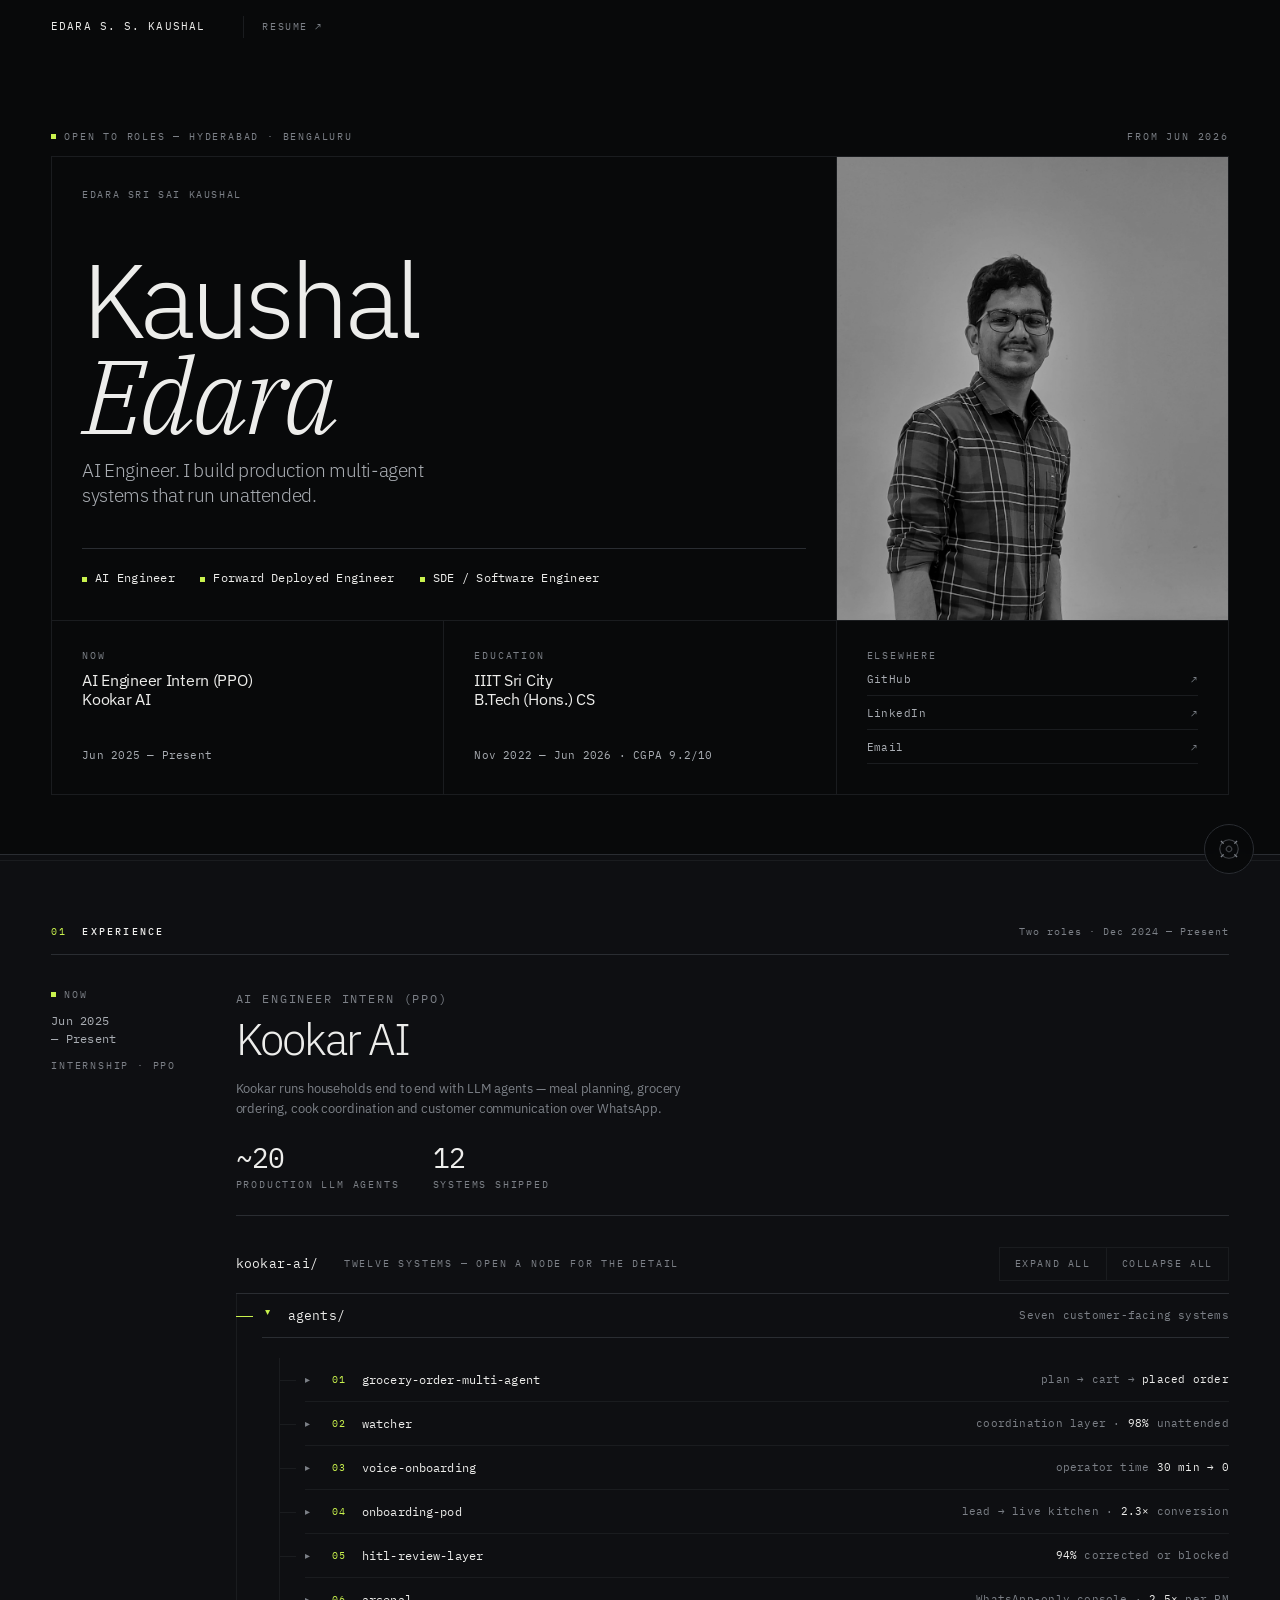
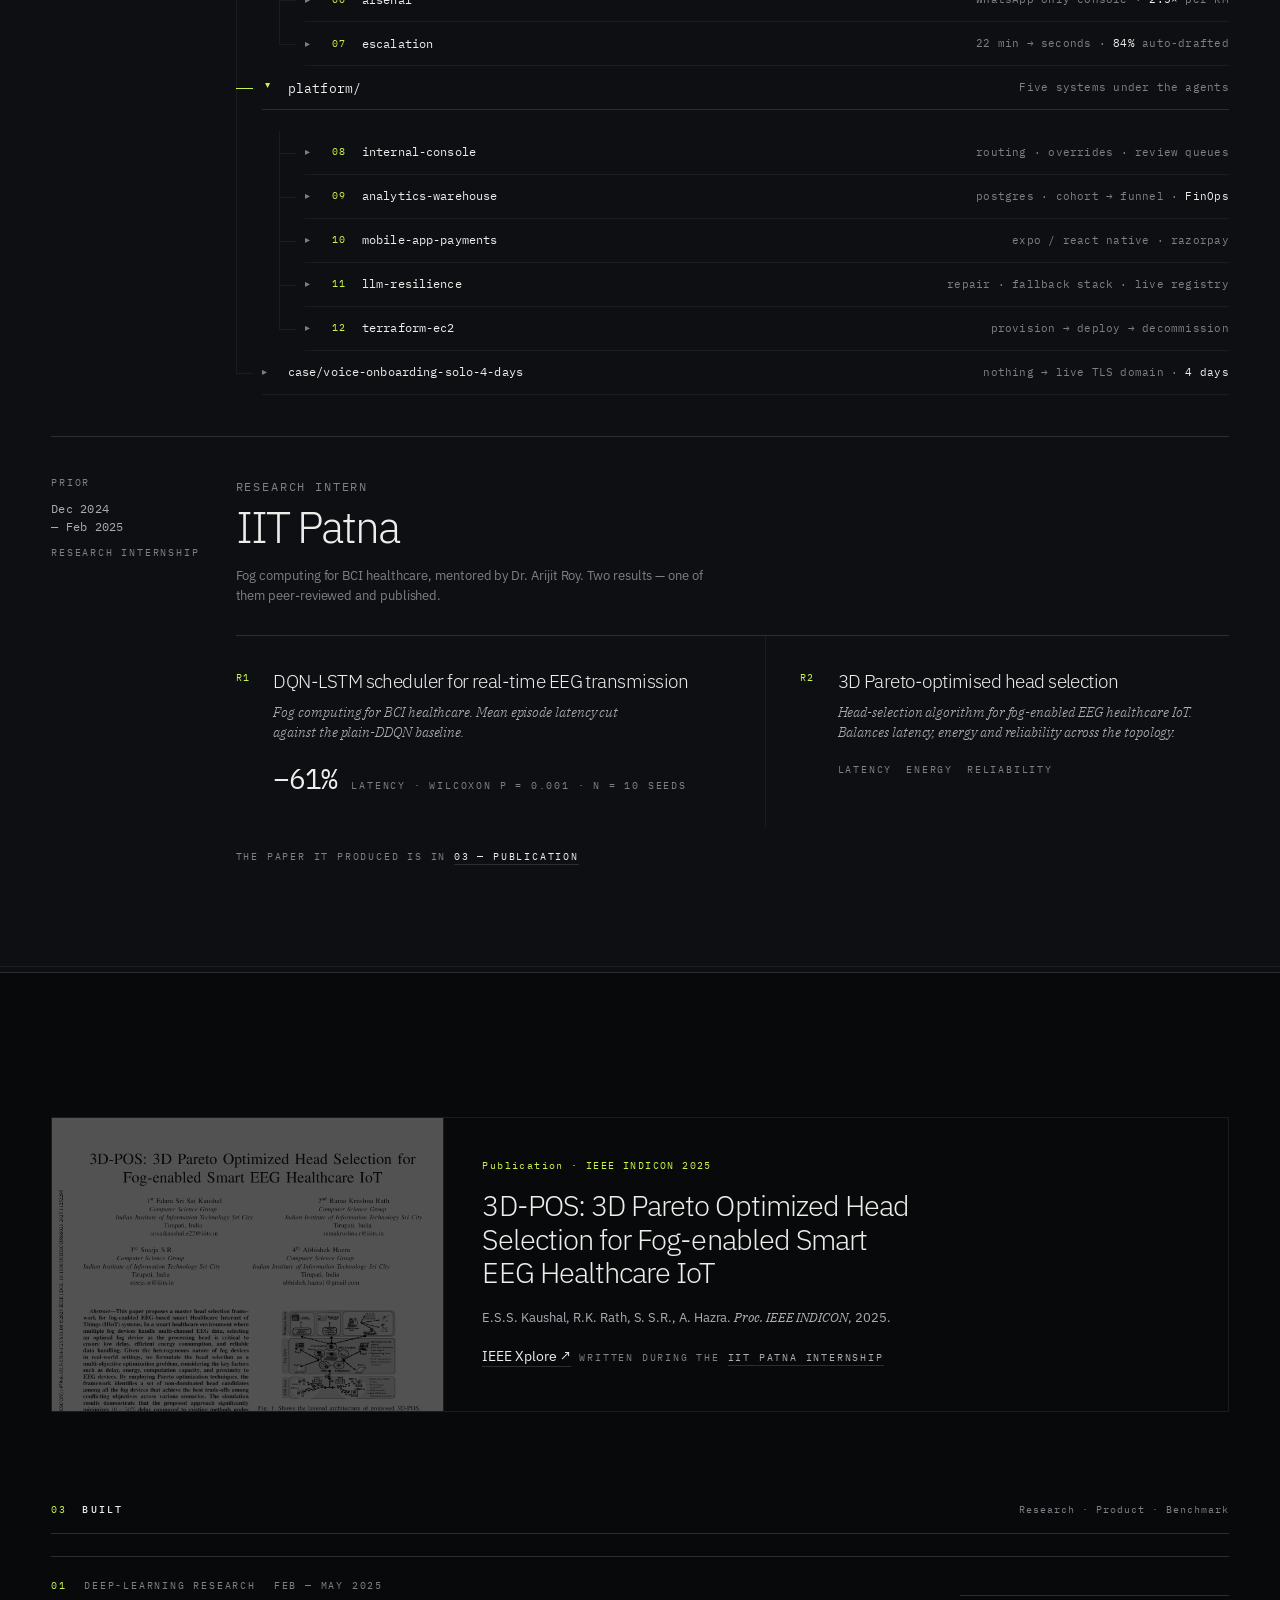
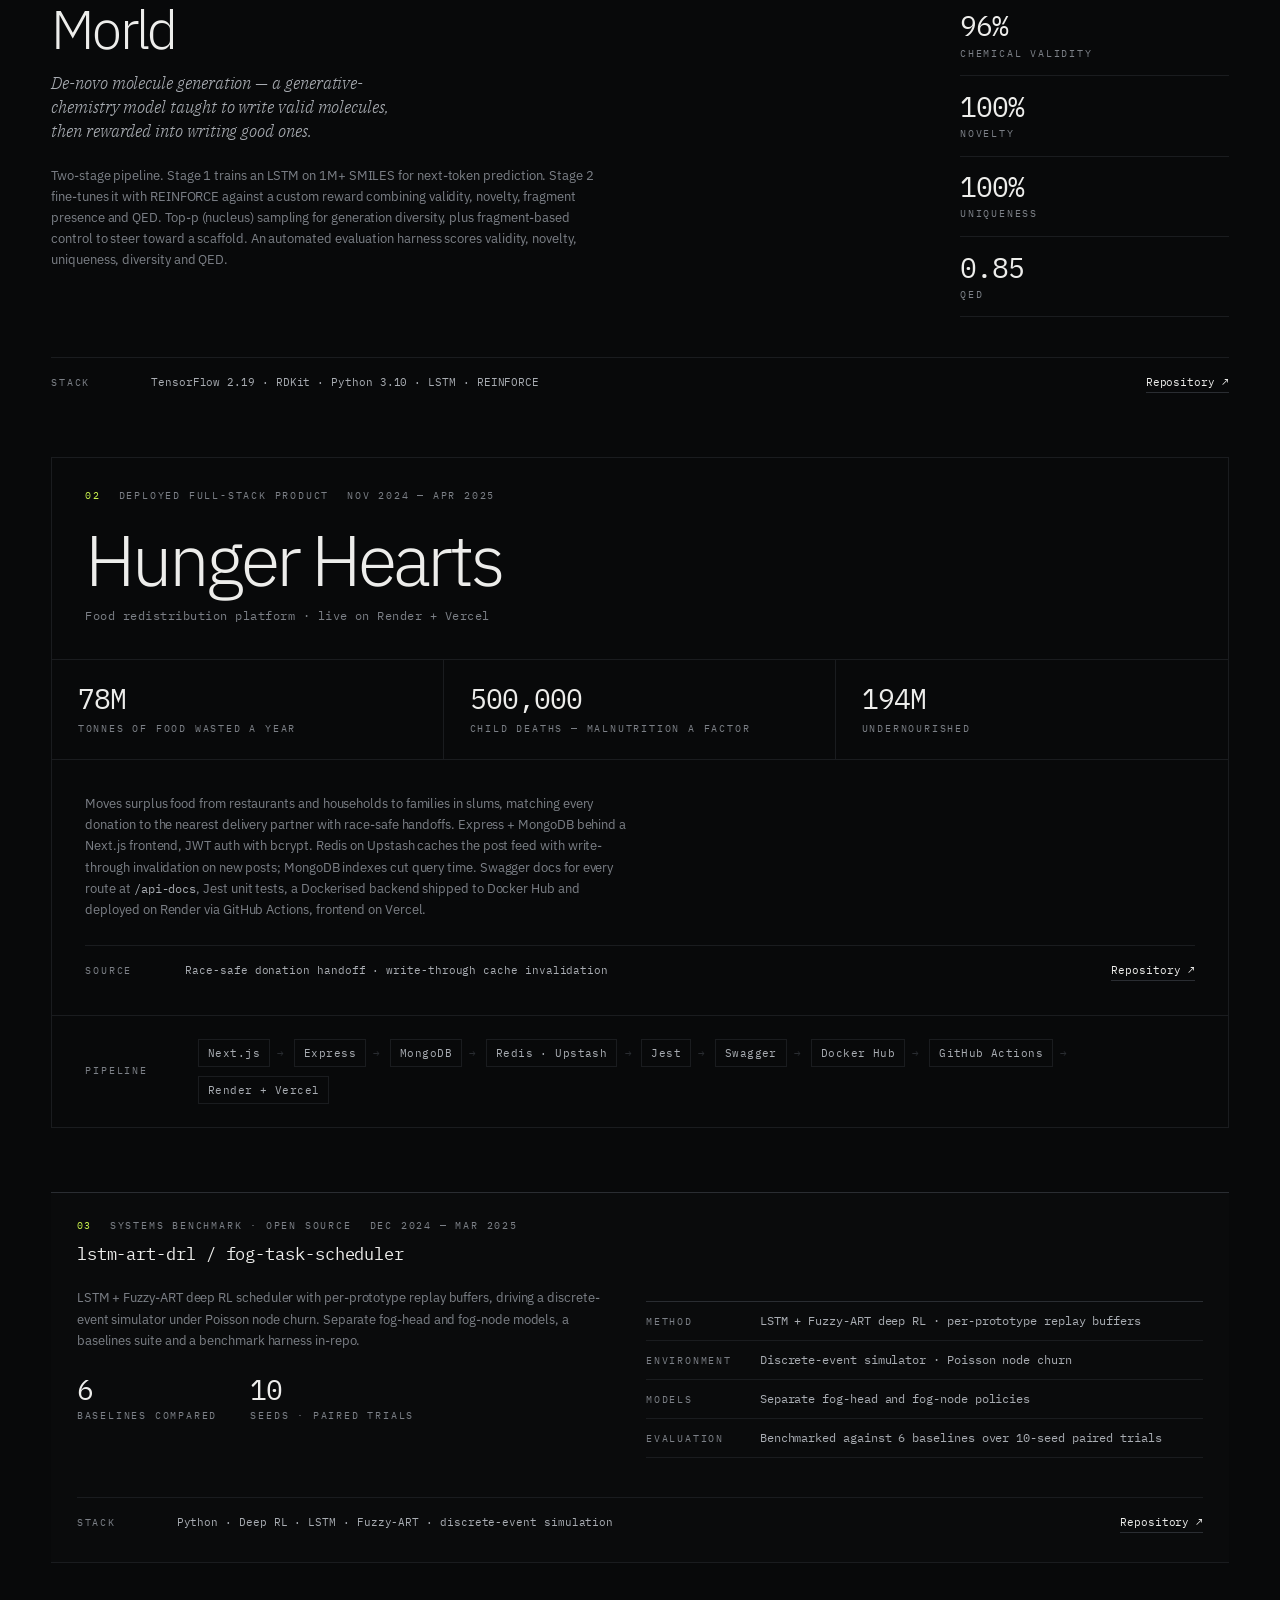
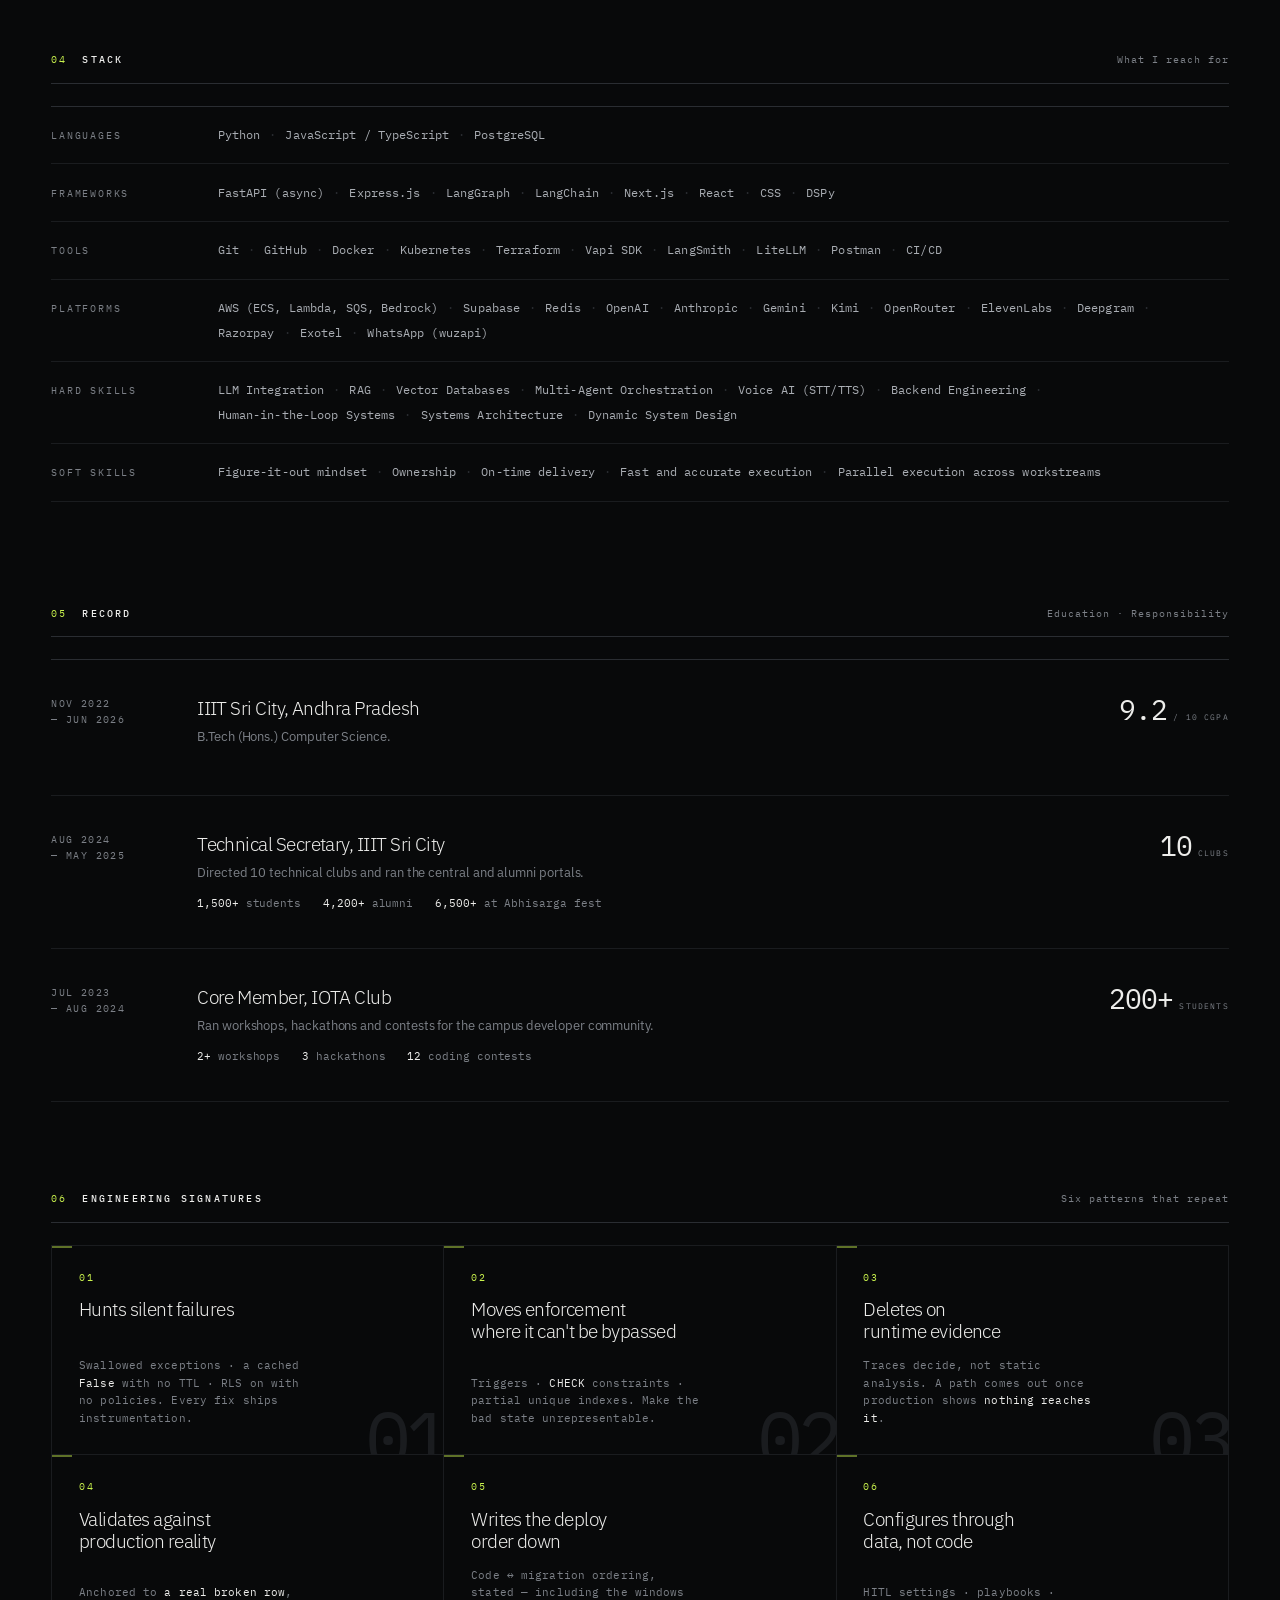
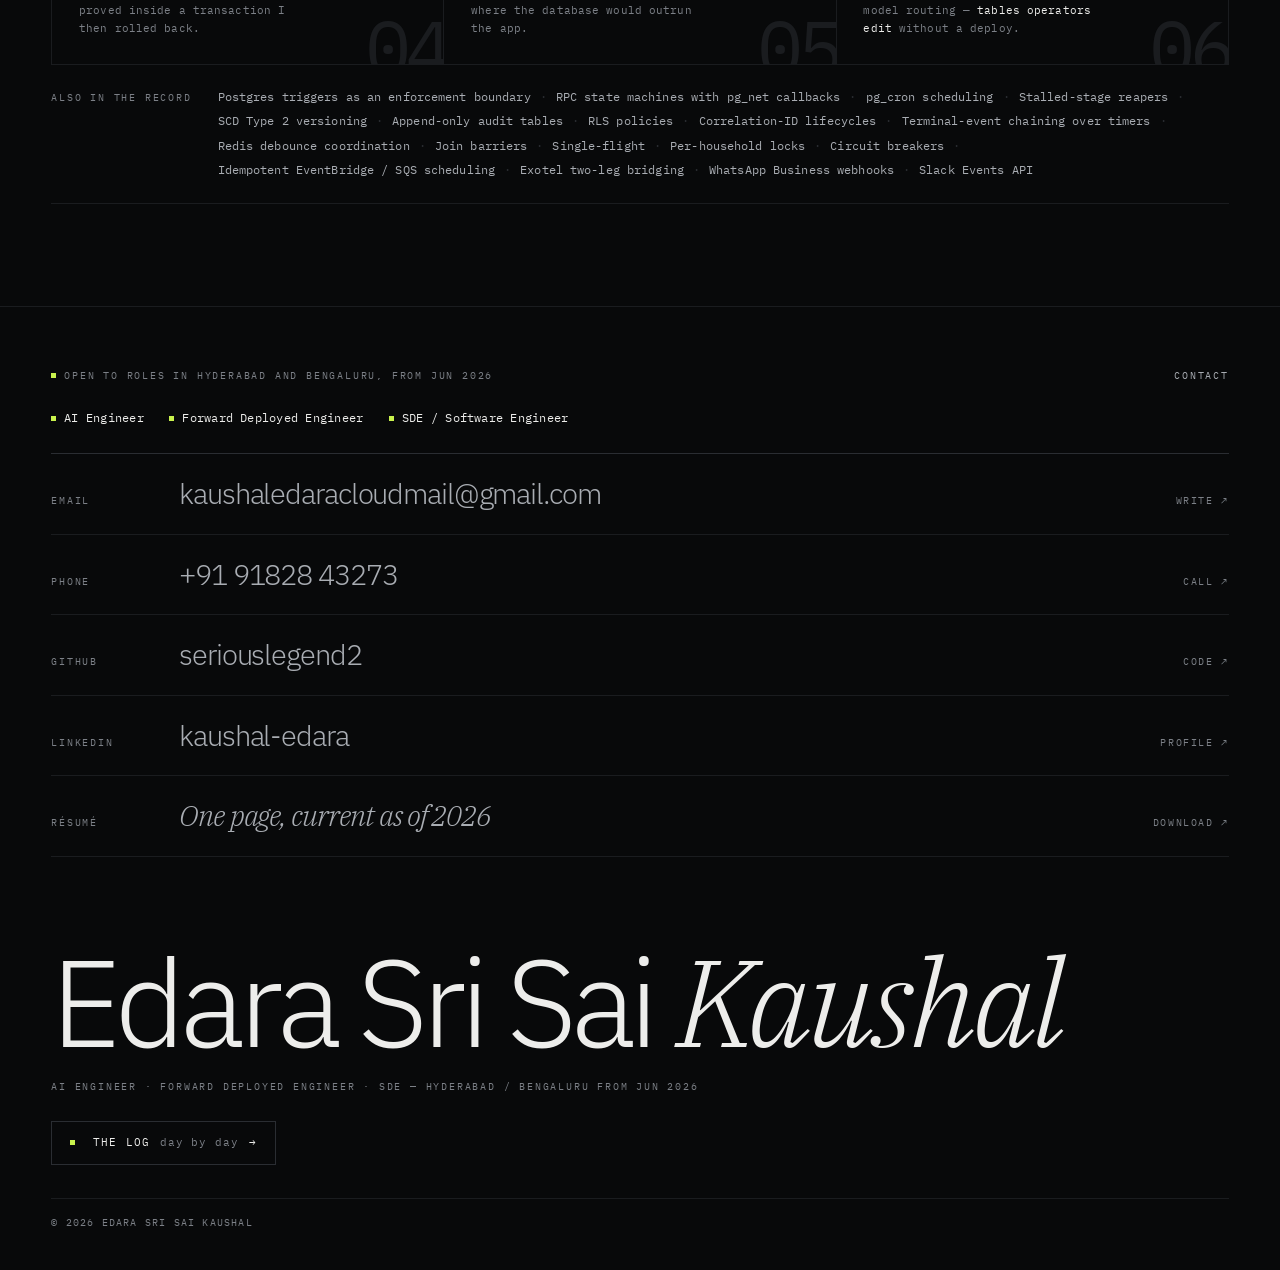
==== index.html @ 1260ea14 "feat: move the vlog entry point under the sign-off The Vlog tab is gone from the top nav on both pag" ====
<!doctype html>
<html lang="en">
<head>
  <meta charset="utf-8" />
  <meta name="viewport" content="width=device-width, initial-scale=1, viewport-fit=cover" />
  <meta name="color-scheme" content="dark" />
  <title>Kaushal Edara — AI Engineer</title>
  <meta name="description" content="Kaushal Edara — AI engineer building production multi-agent systems at Kookar AI. IEEE INDICON 2025 co-author. IIIT Sri City, B.Tech (Hons.) CS." />
  <meta name="author" content="Edara Sri Sai Kaushal" />

  <meta property="og:type" content="website" />
  <meta property="og:title" content="Kaushal Edara — AI Engineer" />
  <meta property="og:description" content="Production multi-agent systems, platform and infrastructure. Twelve systems shipped at Kookar AI. IEEE INDICON 2025 co-author." />
  <meta property="og:url" content="https://seriouslegend2.github.io/mywebsite/" />
  <meta property="og:image" content="https://seriouslegend2.github.io/mywebsite/assets/images/kaush.jpg" />
  <meta name="twitter:card" content="summary_large_image" />
  <meta name="twitter:title" content="Kaushal Edara — AI Engineer" />
  <meta name="twitter:description" content="Production multi-agent systems, platform and infrastructure. Twelve systems shipped at Kookar AI. IEEE INDICON 2025 co-author." />
  <meta name="twitter:image" content="https://seriouslegend2.github.io/mywebsite/assets/images/kaush.jpg" />

  <link rel="icon" href="assets/images/logo.ico" />
  <link rel="preconnect" href="https://fonts.googleapis.com" />
  <link rel="preconnect" href="https://fonts.gstatic.com" crossorigin />
  <link href="https://fonts.googleapis.com/css2?family=IBM+Plex+Mono:wght@400;500&family=IBM+Plex+Sans:wght@300;400;500&family=IBM+Plex+Serif:ital,wght@1,300&display=swap" rel="stylesheet" />
  <link rel="stylesheet" href="assets/style.css" />
  <!-- Enables reveal animations only when scripting is actually available. -->
  <script>document.documentElement.classList.add('js');</script>
</head>

<body>
  <a class="skip" href="#main">Skip to content</a>

  <!-- ================= NAV ================= -->
  <nav class="nav" aria-label="Primary">
    <div class="nav__inner">
      <a class="nav__mark" href="index.html">Edara&nbsp;S.&nbsp;S.&nbsp;Kaushal</a>

      <a class="nav__out" href="https://drive.google.com/file/d/1-bNgOOs8T8z4OK9Uw6R5DPFEShfbtHOT/view?usp=drive_link" target="_blank" rel="noopener" aria-label="Resume (opens in a new tab)">
        <span class="nav__out-label">Resume</span>
        <span aria-hidden="true">↗</span>
      </a>
    </div>
  </nav>

  <main id="main">

    <!-- ================= MASTHEAD ================= -->
    <header class="masthead" id="about">
      <div class="shell">
        <div class="masthead__bar">
          <span class="label"><span class="dot dot--live" aria-hidden="true"></span>Open to roles — Hyderabad · Bengaluru</span>
          <span class="label">From Jun 2026</span>
        </div>

        <div class="tiles">
          <!-- identity: 8 wide, 2 tall -->
          <div class="tile s8 r2 m-full tile--static" data-reveal style="--i:0">
            <p class="ident__full">Edara Sri Sai Kaushal</p>
            <h1 class="ident__name">Kaushal<br /><em>Edara</em></h1>
            <p class="ident__role">AI Engineer. I build production multi-agent systems that run unattended.</p>

            <ul class="roles" aria-label="Target roles">
              <li>AI&nbsp;Engineer</li>
              <li>Forward&nbsp;Deployed&nbsp;Engineer</li>
              <li>SDE&nbsp;/ Software&nbsp;Engineer</li>
            </ul>
          </div>

          <!-- portrait: 4 wide, 2 tall -->
          <div class="tile portrait s4 r2 tile--static" data-reveal style="--i:1">
            <img src="assets/images/kaush.jpg" alt="Portrait of Kaushal Edara" width="800" height="1000" loading="eager" />
          </div>

          <div class="tile s4" data-reveal style="--i:2">
            <span class="label">Now</span>
            <p class="tile__name">AI Engineer Intern (PPO)<br />Kookar AI</p>
            <p class="mono" style="margin-top:auto">Jun 2025 — Present</p>
          </div>

          <div class="tile s4" data-reveal style="--i:3">
            <span class="label">Education</span>
            <p class="tile__name">IIIT Sri City<br />B.Tech (Hons.) CS</p>
            <p class="mono" style="margin-top:auto">Nov 2022 — Jun 2026 · CGPA 9.2/10</p>
          </div>

          <div class="tile s4" data-reveal style="--i:4">
            <span class="label">Elsewhere</span>
            <div class="linkstack">
              <a href="https://github.com/seriouslegend2" target="_blank" rel="noopener"><span>GitHub</span><span aria-hidden="true">↗</span></a>
              <a href="https://www.linkedin.com/in/kaushal-edara/" target="_blank" rel="noopener"><span>LinkedIn</span><span aria-hidden="true">↗</span></a>
              <a href="mailto:kaushaledaracloudmail@gmail.com"><span>Email</span><span aria-hidden="true">↗</span></a>
            </div>
          </div>
        </div>
      </div>
    </header>


    <!-- ================= 02 — EXPERIENCE ================= -->
    <!-- Both employments, one band. This is the only raised surface on the
         page: a step up in near-black, closed by a double hairline. -->
    <section class="section section--xp" id="work" aria-labelledby="work-t">
      <div class="shell">
        <div class="section__head" data-reveal>
          <span class="section__num">01</span>
          <h2 class="section__title" id="work-t">Experience</h2>
          <span class="section__meta">Two roles · Dec 2024 — Present</span>
        </div>

        <ol class="xp section__tiles">
          <!-- ---------------- role 1 — Kookar AI ---------------- -->
          <li class="xp__role" id="xp-kookar" data-reveal>
            <div class="xp__rail">
              <span class="label"><span class="dot dot--live" aria-hidden="true"></span>Now</span>
              <span class="xp__when">Jun 2025 <br />— Present</span>
              <span class="label">Internship · PPO</span>
            </div>

            <div class="xp__main">
              <p class="xp__title">AI Engineer Intern (PPO)</p>
              <h3 class="xp__org">Kookar AI</h3>
              <p class="xp__lede">Kookar runs households end to end with LLM agents — meal planning, grocery ordering, cook coordination and customer communication over WhatsApp.</p>

              <ul class="xp__figs">
                <li><span class="fig">~20</span><span class="label">production LLM agents</span></li>
                <li><span class="fig">12</span><span class="label">systems shipped</span></li>
              </ul>

              <!-- The work as a filesystem tree: twelve systems as one line each,
                   grouped agents/ and platform/. Prose lives behind each disclosure,
                   so the default read is a scan, not a wall. -->
              <div class="tree xp__tree" data-tree>
                <div class="tree__bar">
                  <span class="tree__root">kookar-ai/</span>
                  <span class="label tree__hint">Twelve systems — open a node for the detail</span>
                  <div class="tree__ctl" role="group" aria-label="Expand or collapse every node in this section">
                    <button type="button" data-tree-act="open">Expand all</button>
                    <button type="button" data-tree-act="close">Collapse all</button>
                  </div>
                </div>

          <ul class="tree__list">
            <!-- ---------------- agents/ ---------------- -->
            <li class="tree__item">
              <details class="node node--group" id="k-agents" open>
                <summary class="node__sum">
                  <span class="node__tick" aria-hidden="true"></span>
                  <span class="node__name">agents/</span>
                  <span class="node__fact">Seven customer-facing systems</span>
                </summary>
                <div class="node__in">
                  <ul class="tree__list">
                    <li class="tree__item">
                      <details class="node" id="k-grocery">
                        <summary class="node__sum">
                          <span class="node__tick" aria-hidden="true"></span>
                          <span class="node__idx">01</span>
                          <span class="node__name">grocery-order-multi-agent</span>
                          <span class="node__fact">plan → cart → <b>placed order</b></span>
                        </summary>
                        <div class="node__in">
                          <p class="node__body">Turns meal plans into placed grocery orders. Demand- and expiry-aware stock netting, cross-platform cart allocation, idempotent end to end.</p>
                        </div>
                      </details>
                    </li>

                    <li class="tree__item">
                      <details class="node" id="k-watcher">
                        <summary class="node__sum">
                          <span class="node__tick" aria-hidden="true"></span>
                          <span class="node__idx">02</span>
                          <span class="node__name">watcher</span>
                          <span class="node__fact">coordination layer · <b>98%</b> unattended</span>
                        </summary>
                        <div class="node__in">
                          <p class="node__body">Coordination layer making 20+ independently running agents act as one system per household.</p>
                          <p class="node__meta"><span class="label">98% of dispatches run unattended</span></p>
                        </div>
                      </details>
                    </li>

                    <li class="tree__item">
                      <details class="node" id="k-voice">
                        <summary class="node__sum">
                          <span class="node__tick" aria-hidden="true"></span>
                          <span class="node__idx">03</span>
                          <span class="node__name">voice-onboarding</span>
                          <span class="node__fact">operator time <b>30 min → 0</b></span>
                        </summary>
                        <div class="node__in">
                          <p class="node__body">Replaced a 30-minute scheduled operator call. Resumable, stitches multi-session context, auto-triggers downstream setup.</p>
                          <p class="node__meta"><span class="label">Built solo in four days — see <a class="link" href="#k-case">case/</a></span></p>
                        </div>
                      </details>
                    </li>

                    <li class="tree__item">
                      <details class="node" id="k-pod">
                        <summary class="node__sum">
                          <span class="node__tick" aria-hidden="true"></span>
                          <span class="node__idx">04</span>
                          <span class="node__name">onboarding-pod</span>
                          <span class="node__fact">lead → live kitchen · <b>2.3×</b> conversion</span>
                        </summary>
                        <div class="node__in">
                          <p class="node__body">Multi-agent across customer and cook sides. Extracts every household detail, takes a lead from first contact to a live kitchen.</p>
                        </div>
                      </details>
                    </li>

                    <li class="tree__item">
                      <details class="node" id="k-hitl">
                        <summary class="node__sum">
                          <span class="node__tick" aria-hidden="true"></span>
                          <span class="node__idx">05</span>
                          <span class="node__name">hitl-review-layer</span>
                          <span class="node__fact"><b>94%</b> corrected or blocked</span>
                        </summary>
                        <div class="node__in">
                          <p class="node__body">Catches agent errors before they reach the customer.</p>
                          <p class="node__meta"><span class="label">94% of reviewed outputs corrected or blocked</span></p>
                        </div>
                      </details>
                    </li>

                    <li class="tree__item">
                      <details class="node" id="k-arsenal">
                        <summary class="node__sum">
                          <span class="node__tick" aria-hidden="true"></span>
                          <span class="node__idx">06</span>
                          <span class="node__name">arsenal</span>
                          <span class="node__fact">WhatsApp-only console · <b>2.5×</b> per RM</span>
                        </summary>
                        <div class="node__in">
                          <p class="node__body">Lets RMs manage households from WhatsApp alone, without ever opening a dashboard.</p>
                        </div>
                      </details>
                    </li>

                    <li class="tree__item">
                      <details class="node" id="k-escalation">
                        <summary class="node__sum">
                          <span class="node__tick" aria-hidden="true"></span>
                          <span class="node__idx">07</span>
                          <span class="node__name">escalation</span>
                          <span class="node__fact">22 min → seconds · <b>84%</b> auto-drafted</span>
                        </summary>
                        <div class="node__in">
                          <p class="node__body">Problems reach the right human in seconds instead of 22 minutes; an agent drafts the fix.</p>
                        </div>
                      </details>
                    </li>
                  </ul>
                </div>
              </details>
            </li>

            <!-- ---------------- platform/ ---------------- -->
            <li class="tree__item">
              <details class="node node--group" id="k-platform" open>
                <summary class="node__sum">
                  <span class="node__tick" aria-hidden="true"></span>
                  <span class="node__name">platform/</span>
                  <span class="node__fact">Five systems under the agents</span>
                </summary>
                <div class="node__in">
                  <ul class="tree__list">
                    <li class="tree__item">
                      <details class="node" id="k-console">
                        <summary class="node__sum">
                          <span class="node__tick" aria-hidden="true"></span>
                          <span class="node__idx">08</span>
                          <span class="node__name">internal-console</span>
                          <span class="node__fact">routing · overrides · review queues</span>
                        </summary>
                        <div class="node__in">
                          <p class="node__body">Per-agent model routing, cohort overrides, HITL review queues, plus growth and funnel analytics dashboards.</p>
                          <ul class="chips node__meta"><li>Routing</li><li>Overrides</li><li>Review queues</li><li>Growth</li><li>Funnel</li></ul>
                        </div>
                      </details>
                    </li>

                    <li class="tree__item">
                      <details class="node" id="k-warehouse">
                        <summary class="node__sum">
                          <span class="node__tick" aria-hidden="true"></span>
                          <span class="node__idx">09</span>
                          <span class="node__name">analytics-warehouse</span>
                          <span class="node__fact">postgres · cohort → funnel · <b>FinOps</b></span>
                        </summary>
                        <div class="node__in">
                          <p class="node__body">A hand-built Postgres warehouse under the dashboards: a view-migration suite plus cron scheduling covering cohort analysis, phase classification, retention, funnel and growth. On top, a reporting layer that attributes LLM cost per project from LangSmith traces — FinOps, not just charts.</p>
                          <ul class="chips node__meta"><li>View migrations</li><li>pg_cron</li><li>Cohort</li><li>Retention</li><li>LangSmith cost attribution</li></ul>
                        </div>
                      </details>
                    </li>

                    <li class="tree__item">
                      <details class="node" id="k-mobile">
                        <summary class="node__sum">
                          <span class="node__tick" aria-hidden="true"></span>
                          <span class="node__idx">10</span>
                          <span class="node__name">mobile-app-payments</span>
                          <span class="node__fact">expo / react native · razorpay</span>
                        </summary>
                        <div class="node__in">
                          <p class="node__body">The end-user surface. Expo / React Native with phone-OTP auth, Razorpay checkout, a transactions view, an auth-sync trigger, and an onboarding + scheduling rewrite on a custom calendar.</p>
                        </div>
                      </details>
                    </li>

                    <li class="tree__item">
                      <details class="node" id="k-resilience">
                        <summary class="node__sum">
                          <span class="node__tick" aria-hidden="true"></span>
                          <span class="node__idx">11</span>
                          <span class="node__name">llm-resilience</span>
                          <span class="node__fact">repair · fallback stack · live registry</span>
                        </summary>
                        <div class="node__in">
                          <p class="node__body">Structured-output repair and recovery policies, a provider-capability model, a fallback stack, a litellm gateway behind service tokens, and model routing lifted out of code into a live agent registry with BYOK presets.</p>
                        </div>
                      </details>
                    </li>

                    <li class="tree__item">
                      <details class="node" id="k-infra">
                        <summary class="node__sum">
                          <span class="node__tick" aria-hidden="true"></span>
                          <span class="node__idx">12</span>
                          <span class="node__name">terraform-ec2</span>
                          <span class="node__fact">provision → deploy → decommission</span>
                        </summary>
                        <div class="node__in">
                          <p class="node__body">ALB, EC2, IAM, Route53, SSL, secrets and security modules with a bootstrap and deploy script, plus OAuth login wiring. I have also decommissioned a full stack, cross-stack references included — build and teardown.</p>
                          <ul class="chips node__meta"><li>Provision</li><li>Deploy</li><li>Decommission</li></ul>
                        </div>
                      </details>
                    </li>
                  </ul>
                </div>
              </details>
            </li>

            <!-- ---------------- case/ — the one end-to-end solo build ------- -->
            <li class="tree__item">
              <details class="node node--case" id="k-case">
                <summary class="node__sum">
                  <span class="node__tick" aria-hidden="true"></span>
                  <span class="node__name">case/voice-onboarding-solo-4-days</span>
                  <span class="node__fact">nothing → live TLS domain · <b>4 days</b></span>
                </summary>
                <div class="node__in">
                  <p class="node__body">My first task there: a customer-facing voice product from nothing to a live TLS domain in four days, alone, deployment included.</p>
                  <dl class="spec node__meta">
                    <div class="spec__row">
                      <dt class="label">Transport</dt>
                      <dd>Vapi WebRTC voice sessions in the browser over a Daily.co transport — browser audio, not PSTN telephony.</dd>
                    </div>
                    <div class="spec__row">
                      <dt class="label">Grader</dt>
                      <dd>A 33-question LLM completeness grader at temperature 0, explicitly forbidden from inferring. Fails closed, gates onboarding status at a 95% threshold.</dd>
                    </div>
                    <div class="spec__row">
                      <dt class="label">Archival</dt>
                      <dd>Call recordings merged with ffmpeg and pushed to a transcription service.</dd>
                    </div>
                    <div class="spec__row">
                      <dt class="label">Delivery</dt>
                      <dd>Docker + Caddy for automatic TLS, with a hand-tuned CSP — under a WebRTC transport, a policy one notch too strict yields a call that connects and then stays silent.</dd>
                    </div>
                  </dl>
                </div>
              </details>
            </li>
                </ul>
              </div>
            </div>
          </li>

          <!-- ---------------- role 2 — IIT Patna ---------------- -->
          <li class="xp__role" id="xp-iitp" data-reveal>
            <div class="xp__rail">
              <span class="label">Prior</span>
              <span class="xp__when">Dec 2024 <br />— Feb 2025</span>
              <span class="label">Research internship</span>
            </div>

            <div class="xp__main">
              <p class="xp__title">Research Intern</p>
              <h3 class="xp__org">IIT Patna</h3>
              <p class="xp__lede">Fog computing for BCI healthcare, mentored by Dr. Arijit Roy. Two results — one of them peer-reviewed and published.</p>

              <!-- the two findings, set as margin notes hanging off their labels -->
              <div class="notes notes--xp">
                <div class="note">
                  <span class="note__tag">R1</span>
                  <div class="note__body">
                    <h4 class="note__title">DQN-LSTM scheduler for real-time EEG transmission</h4>
                    <p class="note__lede">Fog computing for BCI healthcare. Mean episode latency cut against the plain-DDQN baseline.</p>
                    <p class="note__foot"><span class="fig">−61%</span><span class="label">latency · Wilcoxon p = 0.001 · n = 10 seeds</span></p>
                  </div>
                </div>

                <div class="note">
                  <span class="note__tag">R2</span>
                  <div class="note__body">
                    <h4 class="note__title">3D Pareto-optimised head selection</h4>
                    <p class="note__lede">Head-selection algorithm for fog-enabled EEG healthcare IoT. Balances latency, energy and reliability across the topology.</p>
                    <p class="note__foot"><span class="label">Latency</span><span class="label">Energy</span><span class="label">Reliability</span></p>
                  </div>
                </div>
              </div>

              <span class="label xp__xref">The paper it produced is in <a class="link" href="#research">03 — Publication</a></span>
            </div>
          </li>
        </ol>
      </div>
    </section>

    <!-- ================= 03 — PUBLICATION ================= -->
    <!-- A peer-reviewed paper is not a job, so it keeps its own plate. -->
    <section class="section" id="research" aria-labelledby="research-t">
      <div class="shell">
        <div class="section__head" data-reveal>
          <span class="section__num">02</span>
          <h2 class="section__title" id="research-t">Publication</h2>
          <span class="section__meta">Peer-reviewed · IEEE INDICON 2025</span>
        </div>

        <div class="paper section__tiles" data-reveal>
          <div class="paper__frame">
            <img src="assets/images/indicon-paper.png" alt="First page of the 3D-POS paper published at IEEE INDICON 2025" loading="lazy" />
          </div>
          <div class="paper__body">
            <span class="tile__idx">Publication · IEEE INDICON 2025</span>
            <h3 class="paper__title">3D-POS: 3D Pareto Optimized Head Selection for Fog-enabled Smart EEG Healthcare IoT</h3>
            <p class="paper__cite">E.S.S. Kaushal, R.K. Rath, S. S.R., A. Hazra. <span class="paper__cite-em">Proc. IEEE INDICON</span>, 2025.</p>
            <p><a class="link" href="https://ieeexplore.ieee.org/document/11252295" target="_blank" rel="noopener">IEEE Xplore ↗</a> &nbsp; <span class="label">Written during the <a class="link link--mute" href="#work">IIT Patna internship</a></span></p>
          </div>
        </div>
      </div>
    </section>

    <!-- ================= 04 — BUILT ================= -->
    <!-- Three projects, three kinds of work, three layouts. A research report,
         a deployed product and a benchmark sheet do not get one template.
         What holds them together: accent index, mono kind-label, and the same
         stack/source rule closing every entry. -->
    <section class="section" id="built" aria-labelledby="built-t">
      <div class="shell">
        <div class="section__head" data-reveal>
          <span class="section__num">03</span>
          <h2 class="section__title" id="built-t">Built</h2>
          <span class="section__meta">Research · Product · Benchmark</span>
        </div>

        <div class="built section__tiles">

          <!-- ---- 01 · RESEARCH — a lab report: prose left, results hard right ---- -->
          <article class="proj proj--research" id="p-morld" data-reveal>
            <div class="proj__lede">
              <div class="proj__head">
                <span class="proj__idx">01</span>
                <span class="label">Deep-learning research</span>
                <span class="label">Feb — May 2025</span>
              </div>
              <h3 class="proj__title proj__title--research">Morld</h3>
              <p class="proj__abstract">De-novo molecule generation — a generative-chemistry model taught to write valid molecules, then rewarded into writing good ones.</p>
              <p class="proj__body">Two-stage pipeline. Stage 1 trains an LSTM on 1M+ SMILES for next-token prediction. Stage 2 fine-tunes it with REINFORCE against a custom reward combining validity, novelty, fragment presence and QED. Top-p (nucleus) sampling for generation diversity, plus fragment-based control to steer toward a scaffold. An automated evaluation harness scores validity, novelty, uniqueness, diversity and QED.</p>
            </div>

            <dl class="metrics" aria-label="Evaluation results">
              <div class="metric">
                <dd class="fig">96%</dd>
                <dt class="label">Chemical validity</dt>
              </div>
              <div class="metric">
                <dd class="fig">100%</dd>
                <dt class="label">Novelty</dt>
              </div>
              <div class="metric">
                <dd class="fig">100%</dd>
                <dt class="label">Uniqueness</dt>
              </div>
              <div class="metric">
                <dd class="fig">0.85</dd>
                <dt class="label">QED</dt>
              </div>
            </dl>

            <p class="proj__foot">
              <span class="label">Stack</span>
              <span>TensorFlow 2.19 · RDKit · Python 3.10 · LSTM · REINFORCE</span>
              <a class="link" href="https://github.com/seriouslegend2/Denovo-Chemical-Molecule-Generation-with-LSTM-RL" target="_blank" rel="noopener">Repository ↗</a>
            </p>
          </article>

          <!-- ---- 02 · PRODUCT — the only boxed entry: banner, impact, pipeline ---- -->
          <article class="proj proj--product" id="p-hungerhearts" data-reveal>
            <div class="proj__banner">
              <div class="proj__head">
                <span class="proj__idx">02</span>
                <span class="label">Deployed full-stack product</span>
                <span class="label">Nov 2024 — Apr 2025</span>
              </div>
              <h3 class="proj__title proj__title--product">Hunger Hearts</h3>
              <p class="proj__banner-sub">Food redistribution platform · live on Render + Vercel</p>
            </div>

            <ul class="impact" aria-label="Why it exists">
              <li><span class="fig">78M</span><span class="label">tonnes of food wasted a year</span></li>
              <li><span class="fig">500,000</span><span class="label">child deaths — malnutrition a factor</span></li>
              <li><span class="fig">194M</span><span class="label">undernourished</span></li>
            </ul>

            <div class="proj__prose">
              <p class="proj__body">Moves surplus food from restaurants and households to families in slums, matching every donation to the nearest delivery partner with race-safe handoffs. Express + MongoDB behind a Next.js frontend, JWT auth with bcrypt. Redis on Upstash caches the post feed with write-through invalidation on new posts; MongoDB indexes cut query time. Swagger docs for every route at <code class="code">/api-docs</code>, Jest unit tests, a Dockerised backend shipped to Docker Hub and deployed on Render via GitHub Actions, frontend on Vercel.</p>

              <p class="proj__foot">
                <span class="label">Source</span>
                <span>Race-safe donation handoff · write-through cache invalidation</span>
                <a class="link" href="https://github.com/seriouslegend2/hungerhearts" target="_blank" rel="noopener">Repository ↗</a>
              </p>
            </div>

            <div class="pipe">
              <span class="label">Pipeline</span>
              <ol class="pipe__row">
                <li>Next.js</li>
                <li>Express</li>
                <li>MongoDB</li>
                <li>Redis · Upstash</li>
                <li>Jest</li>
                <li>Swagger</li>
                <li>Docker Hub</li>
                <li>GitHub Actions</li>
                <li>Render + Vercel</li>
              </ol>
            </div>
          </article>

          <!-- ---- 03 · BENCHMARK — a sunk results sheet, mono-dominant ---- -->
          <article class="proj proj--bench" id="p-fogsched" data-reveal>
            <div class="proj__head">
              <span class="proj__idx">03</span>
              <span class="label">Systems benchmark · open source</span>
              <span class="label">Dec 2024 — Mar 2025</span>
            </div>
            <h3 class="proj__title proj__title--bench">lstm-art-drl / fog-task-scheduler</h3>

            <div class="bench">
              <div>
                <p class="proj__body">LSTM + Fuzzy-ART deep RL scheduler with per-prototype replay buffers, driving a discrete-event simulator under Poisson node churn. Separate fog-head and fog-node models, a baselines suite and a benchmark harness in-repo.</p>
                <ul class="bench__figs">
                  <li><span class="fig">6</span><span class="label">baselines compared</span></li>
                  <li><span class="fig">10</span><span class="label">seeds · paired trials</span></li>
                </ul>
              </div>

              <dl class="sheet">
                <div class="sheet__row">
                  <dt class="label">Method</dt>
                  <dd>LSTM + Fuzzy-ART deep RL · per-prototype replay buffers</dd>
                </div>
                <div class="sheet__row">
                  <dt class="label">Environment</dt>
                  <dd>Discrete-event simulator · Poisson node churn</dd>
                </div>
                <div class="sheet__row">
                  <dt class="label">Models</dt>
                  <dd>Separate fog-head and fog-node policies</dd>
                </div>
                <div class="sheet__row">
                  <dt class="label">Evaluation</dt>
                  <dd>Benchmarked against 6 baselines over 10-seed paired trials</dd>
                </div>
              </dl>
            </div>

            <p class="proj__foot">
              <span class="label">Stack</span>
              <span>Python · Deep RL · LSTM · Fuzzy-ART · discrete-event simulation</span>
              <a class="link" href="https://github.com/seriouslegend2/drllstm-testing1" target="_blank" rel="noopener">Repository ↗</a>
            </p>
          </article>

        </div>
      </div>
    </section>

    <!-- ================= 05 — STACK ================= -->
    <section class="section" id="stack" aria-labelledby="stack-t">
      <div class="shell">
        <div class="section__head" data-reveal>
          <span class="section__num">04</span>
          <h2 class="section__title" id="stack-t">Stack</h2>
          <span class="section__meta">What I reach for</span>
        </div>

        <!-- dense manifest: one hairline row per category, no boxes -->
        <dl class="manifest section__tiles">
          <div class="manifest__row" data-reveal style="--i:0">
            <dt class="label">Languages</dt>
            <dd><ul class="chips"><li>Python</li><li>JavaScript / TypeScript</li><li>PostgreSQL</li></ul></dd>
          </div>

          <div class="manifest__row" data-reveal style="--i:1">
            <dt class="label">Frameworks</dt>
            <dd><ul class="chips"><li>FastAPI (async)</li><li>Express.js</li><li>LangGraph</li><li>LangChain</li><li>Next.js</li><li>React</li><li>CSS</li><li>DSPy</li></ul></dd>
          </div>

          <div class="manifest__row" data-reveal style="--i:2">
            <dt class="label">Tools</dt>
            <dd><ul class="chips"><li>Git</li><li>GitHub</li><li>Docker</li><li>Kubernetes</li><li>Terraform</li><li>Vapi SDK</li><li>LangSmith</li><li>LiteLLM</li><li>Postman</li><li>CI/CD</li></ul></dd>
          </div>

          <div class="manifest__row" data-reveal style="--i:3">
            <dt class="label">Platforms</dt>
            <dd><ul class="chips"><li>AWS (ECS, Lambda, SQS, Bedrock)</li><li>Supabase</li><li>Redis</li><li>OpenAI</li><li>Anthropic</li><li>Gemini</li><li>Kimi</li><li>OpenRouter</li><li>ElevenLabs</li><li>Deepgram</li><li>Razorpay</li><li>Exotel</li><li>WhatsApp (wuzapi)</li></ul></dd>
          </div>

          <div class="manifest__row" data-reveal style="--i:4">
            <dt class="label">Hard skills</dt>
            <dd><ul class="chips"><li>LLM Integration</li><li>RAG</li><li>Vector Databases</li><li>Multi-Agent Orchestration</li><li>Voice AI (STT/TTS)</li><li>Backend Engineering</li><li>Human-in-the-Loop Systems</li><li>Systems Architecture</li><li>Dynamic System Design</li></ul></dd>
          </div>

          <div class="manifest__row" data-reveal style="--i:5">
            <dt class="label">Soft skills</dt>
            <dd><ul class="chips"><li>Figure-it-out mindset</li><li>Ownership</li><li>On-time delivery</li><li>Fast and accurate execution</li><li>Parallel execution across workstreams</li></ul></dd>
          </div>
        </dl>
      </div>
    </section>

    <!-- ================= 06 — RECORD ================= -->
    <section class="section" id="record" aria-labelledby="record-t">
      <div class="shell">
        <div class="section__head" data-reveal>
          <span class="section__num">05</span>
          <h2 class="section__title" id="record-t">Record</h2>
          <span class="section__meta">Education · Responsibility</span>
        </div>

        <!-- chronology: dates in the left rail, headline figure right-aligned -->
        <div class="record section__tiles">
          <div class="rec" data-reveal style="--i:0">
            <span class="rec__when">Nov 2022<br />— Jun 2026</span>
            <div class="rec__main">
              <h3 class="rec__title">IIIT Sri City, Andhra Pradesh</h3>
              <p class="rec__body">B.Tech (Hons.) Computer Science.</p>
            </div>
            <p class="rec__fig"><span class="fig">9.2<sub>/ 10 CGPA</sub></span></p>
          </div>

          <div class="rec" data-reveal style="--i:1">
            <span class="rec__when">Aug 2024<br />— May 2025</span>
            <div class="rec__main">
              <h3 class="rec__title">Technical Secretary, IIIT Sri City</h3>
              <p class="rec__body">Directed 10 technical clubs and ran the central and alumni portals.</p>
              <span class="facts"><span><b>1,500+</b> students</span><span><b>4,200+</b> alumni</span><span><b>6,500+</b> at Abhisarga fest</span></span>
            </div>
            <p class="rec__fig"><span class="fig">10<sub>clubs</sub></span></p>
          </div>

          <div class="rec" data-reveal style="--i:2">
            <span class="rec__when">Jul 2023<br />— Aug 2024</span>
            <div class="rec__main">
              <h3 class="rec__title">Core Member, IOTA Club</h3>
              <p class="rec__body">Ran workshops, hackathons and contests for the campus developer community.</p>
              <span class="facts"><span><b>2+</b> workshops</span><span><b>3</b> hackathons</span><span><b>12</b> coding contests</span></span>
            </div>
            <p class="rec__fig"><span class="fig">200+<sub>students</sub></span></p>
          </div>
        </div>
      </div>
    </section>

    <!-- ================= 06 — SIGNATURES ================= -->
    <!-- Closes the page. Six cards, stated up front — no disclosure, no
         paragraphs: assertion, then the evidence in a line. -->
    <section class="section" id="signatures" aria-labelledby="sig-t">
      <div class="shell">
        <div class="section__head" data-reveal>
          <span class="section__num">06</span>
          <h2 class="section__title" id="sig-t">Engineering signatures</h2>
          <span class="section__meta">Six patterns that repeat</span>
        </div>

        <div class="sigs section__tiles">
          <article class="sig" id="s-silent" data-reveal style="--i:0">
            <span class="sig__ghost" aria-hidden="true">01</span>
            <span class="sig__idx">01</span>
            <h3 class="sig__name">Hunts silent failures</h3>
            <p class="sig__fact">Swallowed exceptions · a cached <b>False</b> with no TTL · RLS on with no policies. Every fix ships instrumentation.</p>
          </article>

          <article class="sig" id="s-enforce" data-reveal style="--i:1">
            <span class="sig__ghost" aria-hidden="true">02</span>
            <span class="sig__idx">02</span>
            <h3 class="sig__name">Moves enforcement where it can't be bypassed</h3>
            <p class="sig__fact">Triggers · <b>CHECK</b> constraints · partial unique indexes. Make the bad state unrepresentable.</p>
          </article>

          <article class="sig" id="s-delete" data-reveal style="--i:2">
            <span class="sig__ghost" aria-hidden="true">03</span>
            <span class="sig__idx">03</span>
            <h3 class="sig__name">Deletes on runtime evidence</h3>
            <p class="sig__fact">Traces decide, not static analysis. A path comes out once production shows <b>nothing reaches it</b>.</p>
          </article>

          <article class="sig" id="s-reality" data-reveal style="--i:3">
            <span class="sig__ghost" aria-hidden="true">04</span>
            <span class="sig__idx">04</span>
            <h3 class="sig__name">Validates against production reality</h3>
            <p class="sig__fact">Anchored to <b>a real broken row</b>, proved inside a transaction I then rolled back.</p>
          </article>

          <article class="sig" id="s-deploy" data-reveal style="--i:4">
            <span class="sig__ghost" aria-hidden="true">05</span>
            <span class="sig__idx">05</span>
            <h3 class="sig__name">Writes the deploy order down</h3>
            <p class="sig__fact">Code ↔ migration ordering, stated — including the windows where the database would outrun the app.</p>
          </article>

          <article class="sig" id="s-config" data-reveal style="--i:5">
            <span class="sig__ghost" aria-hidden="true">06</span>
            <span class="sig__idx">06</span>
            <h3 class="sig__name">Configures through data, not code</h3>
            <p class="sig__fact">HITL settings · playbooks · model routing — <b>tables operators edit</b> without a deploy.</p>
          </article>
        </div>

        <div class="sigs__tail" data-reveal>
          <span class="label">Also in the record</span>
          <ul class="chips">
            <li>Postgres triggers as an enforcement boundary</li>
            <li>RPC state machines with pg_net callbacks</li>
            <li>pg_cron scheduling</li>
            <li>Stalled-stage reapers</li>
            <li>SCD Type 2 versioning</li>
            <li>Append-only audit tables</li>
            <li>RLS policies</li>
            <li>Correlation-ID lifecycles</li>
            <li>Terminal-event chaining over timers</li>
            <li>Redis debounce coordination</li>
            <li>Join barriers</li>
            <li>Single-flight</li>
            <li>Per-household locks</li>
            <li>Circuit breakers</li>
            <li>Idempotent EventBridge / SQS scheduling</li>
            <li>Exotel two-leg bridging</li>
            <li>WhatsApp Business webhooks</li>
            <li>Slack Events API</li>
          </ul>
        </div>
      </div>
    </section>
  </main>

  <!-- ================= FOOTER ================= -->
  <footer class="foot">
    <div class="shell">
      <div class="foot__status">
        <p class="label"><span class="dot dot--live" aria-hidden="true"></span>Open to roles in Hyderabad and Bengaluru, from Jun 2026</p>
        <span class="label foot__status-k">Contact</span>
      </div>

      <ul class="roles roles--foot" aria-label="Target roles">
        <li>AI&nbsp;Engineer</li>
        <li>Forward&nbsp;Deployed&nbsp;Engineer</li>
        <li>SDE&nbsp;/ Software&nbsp;Engineer</li>
      </ul>

      <!-- dispatch: one channel per row, value set large, destination on the right -->
      <div class="dispatch">
        <a class="dispatch__row" href="mailto:kaushaledaracloudmail@gmail.com">
          <span class="label dispatch__k">Email</span>
          <span class="dispatch__v">kaushaledaracloudmail@gmail.com</span>
          <span class="dispatch__go" aria-hidden="true">Write ↗</span>
        </a>

        <a class="dispatch__row" href="tel:+919182843273">
          <span class="label dispatch__k">Phone</span>
          <span class="dispatch__v">+91 91828 43273</span>
          <span class="dispatch__go" aria-hidden="true">Call ↗</span>
        </a>

        <a class="dispatch__row" href="https://github.com/seriouslegend2" target="_blank" rel="noopener">
          <span class="label dispatch__k">GitHub</span>
          <span class="dispatch__v">seriouslegend2</span>
          <span class="dispatch__go" aria-hidden="true">Code ↗</span>
        </a>

        <a class="dispatch__row" href="https://www.linkedin.com/in/kaushal-edara/" target="_blank" rel="noopener">
          <span class="label dispatch__k">LinkedIn</span>
          <span class="dispatch__v">kaushal-edara</span>
          <span class="dispatch__go" aria-hidden="true">Profile ↗</span>
        </a>

        <a class="dispatch__row dispatch__row--strong" href="https://drive.google.com/file/d/1-bNgOOs8T8z4OK9Uw6R5DPFEShfbtHOT/view?usp=drive_link" target="_blank" rel="noopener">
          <span class="label dispatch__k">Résumé</span>
          <span class="dispatch__v">One page, current as of 2026</span>
          <span class="dispatch__go" aria-hidden="true">Download ↗</span>
        </a>
      </div>

      <!-- sign-off: the full name, largest thing in the footer -->
      <div class="signoff">
        <p class="signoff__name">Edara Sri Sai <em>Kaushal</em></p>
        <p class="signoff__meta label">AI Engineer · Forward Deployed Engineer · SDE — Hyderabad / Bengaluru from Jun 2026</p>

        <!-- The vlog's only entry point: a small button under the name,
             rather than a tab competing with the work at the top. -->
        <a class="signoff__vlog" href="vlog.html">
          <span class="dot dot--live" aria-hidden="true"></span>
          <span>The log</span>
          <span class="signoff__vlog-sub">day by day</span>
          <span aria-hidden="true">→</span>
        </a>
      </div>

      <div class="foot__bar">
        <span>© <span id="yr">2026</span> Edara Sri Sai Kaushal</span>
      </div>
    </div>
  </footer>

  <script type="module" src="assets/main.js"></script>
  <script>
    // ES-module fetches are CORS-blocked on file:// (origin "null"), so the
    // module above silently fails when the page is opened straight from disk.
    // main.js has no import/export, so re-loading it as a classic script is a
    // faithful fallback. Deferred modules run before DOMContentLoaded, so on
    // http(s) the flag is already set and this is a no-op.
    addEventListener('DOMContentLoaded', function () {
      if (window.__portfolioBooted) return;
      var s = document.createElement('script');
      s.src = 'assets/main.js';
      document.body.appendChild(s);
    });
  </script>
</body>
</html>
---- assets/style.css ----
/* ==========================================================================
   Kaushal Edara — portfolio
   Design system: near-black engineering document.
   Hairlines are the only structural device. One accent. No shadows, no
   gradients, no radii, no glass. Type does the hierarchy; the grid does
   the density.
   ========================================================================== */

/* --------------------------------------------------------------------------
   1. Tokens
   -------------------------------------------------------------------------- */
:root {
  /* canvas */
  --bg:        #08090a;   /* near-black, never pure #000 */
  --bg-lift:   #0c0d0f;   /* one step up, for hovered / emphasised cells */
  --bg-sunk:   #0a0b0c;
  --bg-raise:  #0e0f12;   /* the Experience band — the one raised surface */

  /* hairlines */
  --line:      #1a1c1f;
  --line-hi:   #2a2d32;

  /* ink */
  --fg:        #ededeb;   /* off-white */
  --fg-mid:    #a9adb3;
  --fg-mute:   #7c8087;   /* muted grey */

  /* the one accent — acid lime. live dots, section numbers, link rules.
     nothing else, ever. */
  --acc:       #c9f24d;
  --acc-dim:   rgba(201, 242, 77, 0.22);

  /* type */
  --sans: "IBM Plex Sans", ui-sans-serif, system-ui, sans-serif;
  --mono: "IBM Plex Mono", ui-monospace, "SF Mono", Menlo, monospace;
  --serif: "IBM Plex Serif", Georgia, serif;

  /* rhythm */
  --pad:       clamp(16px, 2.4vw, 30px);
  --gut:       clamp(18px, 4vw, 64px);
  --maxw:      1680px;

  /* motion */
  --ease: cubic-bezier(0.22, 0.61, 0.36, 1);
  --dur: 520ms;

  color-scheme: dark;

  /* lets the disclosure tree animate height to `auto` where supported */
  interpolate-size: allow-keywords;
}

/* --------------------------------------------------------------------------
   2. Reset
   -------------------------------------------------------------------------- */
*, *::before, *::after { box-sizing: border-box; }

html {
  -webkit-text-size-adjust: 100%;
  scroll-behavior: smooth;
}

body {
  margin: 0;
  background: var(--bg);
  color: var(--fg);
  font-family: var(--sans);
  font-weight: 400;
  font-size: clamp(14px, 0.92vw, 16px);
  line-height: 1.55;
  letter-spacing: -0.005em;
  overflow-x: hidden;
  -webkit-font-smoothing: antialiased;
  -moz-osx-font-smoothing: grayscale;
  font-variant-ligatures: none;
}

h1, h2, h3, h4, p, figure, blockquote, ul, ol {
  margin: 0;
  padding: 0;
}

ul, ol { list-style: none; }

img {
  display: block;
  max-width: 100%;
  height: auto;
}

a {
  color: inherit;
  text-decoration: none;
}

button { font: inherit; color: inherit; background: none; border: 0; }

:focus-visible {
  outline: 2px solid var(--acc);
  outline-offset: 3px;
  border-radius: 1px;
}

::selection { background: var(--acc); color: #08090a; }

/* --------------------------------------------------------------------------
   3. Primitives
   -------------------------------------------------------------------------- */

/* tiny uppercase letter-spaced monospace label — the workhorse */
.label {
  font-family: var(--mono);
  font-size: 10px;
  font-weight: 400;
  letter-spacing: 0.18em;
  text-transform: uppercase;
  color: var(--fg-mute);
  line-height: 1;
}

.mono {
  font-family: var(--mono);
  font-size: 11px;
  letter-spacing: 0.02em;
  color: var(--fg-mid);
}

.dot {
  display: inline-block;
  width: 5px;
  height: 5px;
  background: var(--acc);
  flex: 0 0 5px;
  margin-right: 8px;
  vertical-align: 1px;
}

.dot--live { animation: pulse 2.6s var(--ease) infinite; }

@keyframes pulse {
  0%, 100% { opacity: 1; }
  50%      { opacity: 0.25; }
}

/* inline text link: hairline underline that goes accent on hover */
.link {
  position: relative;
  color: var(--fg);
  padding-bottom: 1px;
  border-bottom: 1px solid var(--line-hi);
  transition: border-color 180ms var(--ease), color 180ms var(--ease);
}
.link:hover, .link:focus-visible { border-bottom-color: var(--acc); }

.link--mute { color: var(--fg-mid); }
.link--mute:hover { color: var(--fg); }

.shell {
  max-width: var(--maxw);
  margin: 0 auto;
  padding: 0 var(--gut);
}

/* --------------------------------------------------------------------------
   4. Tetromino grid
   Cells butt directly against one another and share a single 1px seam:
   the container draws top + left, every cell draws right + bottom.
   Explicit spans + dense flow make blocks interlock like tetrominoes.
   -------------------------------------------------------------------------- */
.tiles {
  display: grid;
  grid-template-columns: repeat(12, 1fr);
  grid-auto-flow: row dense;
  border-top: 1px solid var(--line);
  border-left: 1px solid var(--line);
}

.tile {
  position: relative;
  grid-column: span 12;
  border-right: 1px solid var(--line);
  border-bottom: 1px solid var(--line);
  padding: var(--pad);
  min-height: 128px;
  display: flex;
  flex-direction: column;
  gap: 10px;
  background: var(--bg);
  transition: background-color 300ms var(--ease);
}

.tile:hover { background: var(--bg-lift); }
.tile--static:hover { background: var(--bg); }

/* column spans */
.s3 { grid-column: span 3; }
.s4 { grid-column: span 4; }
.s5 { grid-column: span 5; }
.s6 { grid-column: span 6; }
.s7 { grid-column: span 7; }
.s8 { grid-column: span 8; }
.s12 { grid-column: span 12; }

/* row spans */
.r2 { grid-row: span 2; }

/* tile internals */
.tile__idx {
  font-family: var(--mono);
  font-size: 10px;
  letter-spacing: 0.14em;
  color: var(--acc);
  line-height: 1;
}

.tile__name {
  font-size: clamp(15px, 1.25vw, 20px);
  font-weight: 400;
  letter-spacing: -0.018em;
  line-height: 1.2;
  color: var(--fg);
}

/* scale strip — the headline figures and one sentence, above the tree */
.scale {
  display: grid;
  grid-template-columns: minmax(0, auto) minmax(0, 1fr);
  gap: clamp(14px, 2vw, 44px);
  align-items: end;
  padding-bottom: clamp(16px, 2vw, 26px);
  border-bottom: 1px solid var(--line);
}

.scale__figs {
  display: flex;
  flex-wrap: wrap;
  gap: 12px clamp(20px, 2.6vw, 46px);
}
.scale__figs li {
  display: flex;
  flex-direction: column;
  gap: 7px;
}

.scale__note {
  color: var(--fg-mute);
  font-size: clamp(13px, 0.88vw, 14.5px);
  line-height: 1.5;
  max-width: 62ch;
  text-wrap: pretty;
}

/* --------------------------------------------------------------------------
   5. Nav
   -------------------------------------------------------------------------- */
.nav {
  position: sticky;
  top: 0;
  z-index: 60;
  background: var(--bg);
  border-bottom: 1px solid transparent;
  transition: border-color 300ms var(--ease), background-color 300ms var(--ease);
}

.nav.is-stuck {
  border-bottom-color: var(--line);
  background: rgba(8, 9, 10, 0.92);
  backdrop-filter: saturate(140%) blur(6px);
}

.nav__inner {
  max-width: var(--maxw);
  margin: 0 auto;
  padding: 0 var(--gut);
  height: 54px;
  display: flex;
  align-items: center;
  gap: clamp(14px, 3vw, 40px);
}

.nav__mark {
  font-family: var(--mono);
  font-size: 11px;
  letter-spacing: 0.1em;
  text-transform: uppercase;
  color: var(--fg);
  white-space: nowrap;
}

.nav__tabs {
  display: flex;
  align-items: stretch;
  height: 100%;
  margin-left: auto;
}

.nav__tab {
  display: flex;
  align-items: center;
  padding: 0 clamp(10px, 1.4vw, 18px);
  font-family: var(--mono);
  font-size: 10px;
  letter-spacing: 0.16em;
  text-transform: uppercase;
  color: var(--fg-mute);
  border-bottom: 1px solid transparent;
  transition: color 180ms var(--ease), border-color 180ms var(--ease);
}

.nav__tab:hover { color: var(--fg); }

.nav__tab[aria-current="page"] {
  color: var(--fg);
  border-bottom-color: var(--acc);
}

.nav__out {
  display: flex;
  align-items: center;
  gap: 7px;
  padding-left: clamp(10px, 1.4vw, 18px);
  border-left: 1px solid var(--line);
  height: 22px;
  font-family: var(--mono);
  font-size: 10px;
  letter-spacing: 0.16em;
  text-transform: uppercase;
  color: var(--fg-mute);
  transition: color 180ms var(--ease);
  white-space: nowrap;
}
.nav__out:hover { color: var(--fg); }

.skip {
  position: absolute;
  left: -9999px;
  top: 0;
  z-index: 100;
  background: var(--acc);
  color: #08090a;
  padding: 10px 16px;
  font-family: var(--mono);
  font-size: 11px;
  letter-spacing: 0.1em;
  text-transform: uppercase;
}
.skip:focus { left: 0; }

/* --------------------------------------------------------------------------
   6. Section scaffolding
   -------------------------------------------------------------------------- */
.section { padding-top: clamp(56px, 7vw, 110px); }

.section__head {
  display: flex;
  align-items: baseline;
  gap: 16px;
  padding-bottom: 16px;
  position: relative;
}

/* the hairline that draws itself in on reveal */
.section__head::after {
  content: "";
  position: absolute;
  left: 0;
  right: 0;
  bottom: 0;
  height: 1px;
  background: var(--line-hi);
  transform: scaleX(0);
  transform-origin: left center;
  transition: transform 900ms var(--ease);
}
.section__head.is-in::after { transform: scaleX(1); }

.section__num {
  font-family: var(--mono);
  font-size: 10px;
  letter-spacing: 0.16em;
  color: var(--acc);
}

.section__title {
  font-family: var(--mono);
  font-size: 10px;
  letter-spacing: 0.22em;
  text-transform: uppercase;
  color: var(--fg);
  font-weight: 500;
}

.section__meta {
  margin-left: auto;
  font-family: var(--mono);
  font-size: 10px;
  letter-spacing: 0.1em;
  color: var(--fg-mute);
  text-align: right;
}

.section__tiles { margin-top: 22px; }

/* --------------------------------------------------------------------------
   7. Masthead
   -------------------------------------------------------------------------- */
.masthead { padding-top: clamp(40px, 6vw, 92px); }

.masthead__bar {
  display: flex;
  align-items: center;
  justify-content: space-between;
  gap: 16px;
  flex-wrap: wrap;
  padding-bottom: 14px;
}

.ident__name {
  font-size: clamp(40px, 8.2vw, 132px);
  font-weight: 300;
  line-height: 0.92;
  letter-spacing: -0.045em;
  color: var(--fg);
  margin-bottom: 4px;
}

.ident__name em {
  font-family: var(--serif);
  font-style: italic;
  font-weight: 300;
  letter-spacing: -0.03em;
}

.ident__role {
  font-size: clamp(15px, 1.5vw, 22px);
  font-weight: 300;
  color: var(--fg-mid);
  letter-spacing: -0.02em;
  line-height: 1.3;
  max-width: 34ch;
}

.ident__full {
  font-family: var(--mono);
  font-size: 10px;
  letter-spacing: 0.16em;
  text-transform: uppercase;
  color: var(--fg-mute);
  margin-bottom: clamp(18px, 3vw, 40px);
}

/* target roles — sits under the identity line and carries real weight.
   Hairline-ruled row, one accent tick per role. */
.roles {
  display: flex;
  flex-wrap: wrap;
  gap: 0 clamp(16px, 2vw, 34px);
  margin-top: clamp(18px, 2.4vw, 32px);
  border-top: 1px solid var(--line-hi);
  padding-top: clamp(12px, 1.4vw, 18px);
}

.roles li {
  position: relative;
  padding-left: 13px;
  font-family: var(--mono);
  font-size: clamp(11.5px, 0.92vw, 14px);
  letter-spacing: 0.02em;
  line-height: 1.9;
  color: var(--fg);
  white-space: nowrap;
}

.roles li::before {
  content: "";
  position: absolute;
  left: 0;
  top: 0.82em;
  width: 5px;
  height: 5px;
  background: var(--acc);
}

.roles--foot {
  border-top: 0;
  padding-top: 0;
  margin-top: 0;
  padding-bottom: clamp(14px, 2vw, 24px);
}

.portrait {
  padding: 0;
  overflow: hidden;
  min-height: 220px;
}

.portrait img {
  width: 100%;
  height: 100%;
  object-fit: cover;
  object-position: 50% 22%;
  filter: grayscale(1) contrast(1.06) brightness(0.72);
  transition: filter 500ms var(--ease);
}
.portrait:hover img { filter: grayscale(1) contrast(1.06) brightness(0.95); }

.linkstack {
  display: flex;
  flex-direction: column;
  gap: 9px;
  margin-top: auto;
}

.linkstack a {
  display: flex;
  align-items: baseline;
  justify-content: space-between;
  gap: 12px;
  font-family: var(--mono);
  font-size: 11px;
  letter-spacing: 0.04em;
  color: var(--fg-mid);
  border-bottom: 1px solid var(--line);
  padding-bottom: 7px;
  transition: color 180ms var(--ease), border-color 180ms var(--ease);
}
.linkstack a:hover { color: var(--fg); border-bottom-color: var(--acc); }
.linkstack a span:last-child { color: var(--fg-mute); font-size: 10px; }
.linkstack a:hover span:last-child { color: var(--acc); }

/* --------------------------------------------------------------------------
   8. Section 03 — publication, and the research findings
   Paper-led: the published artefact is a single wide plate of its own. The two
   findings (.notes) now sit inside the IIT Patna role in section 02, hanging
   off margin labels. No boxes, no seams — the opposite scan pattern to the
   signature cards.
   -------------------------------------------------------------------------- */

/* shared large mono figure (research / projects / record) */
.fig {
  font-family: var(--mono);
  font-size: clamp(20px, 2.2vw, 32px);
  font-weight: 400;
  letter-spacing: -0.035em;
  line-height: 1;
  color: var(--fg);
  white-space: nowrap;
}
.fig sub {
  font-size: 0.3em;
  letter-spacing: 0.14em;
  text-transform: uppercase;
  color: var(--fg-mute);
  vertical-align: baseline;
  bottom: 0;
  margin-left: 6px;
}

.paper {
  display: grid;
  grid-template-columns: minmax(0, 4fr) minmax(0, 8fr);
  border: 1px solid var(--line);
}

.paper__frame {
  border-right: 1px solid var(--line);
  background: var(--bg-sunk);
  overflow: hidden;
  aspect-ratio: 4 / 3;
}

.paper__frame img {
  width: 100%;
  height: 100%;
  object-fit: cover;
  object-position: 50% 0%;
  filter: grayscale(1) contrast(1.08) brightness(0.32);
  transition: filter 600ms var(--ease);
}
.paper:hover .paper__frame img { filter: grayscale(0.25) brightness(0.72); }

.paper__body {
  padding: clamp(20px, 3vw, 48px);
  display: flex;
  flex-direction: column;
  justify-content: center;
  gap: clamp(12px, 1.4vw, 20px);
}

.paper__title {
  font-size: clamp(19px, 2.3vw, 36px);
  font-weight: 300;
  letter-spacing: -0.032em;
  line-height: 1.14;
  max-width: 26ch;
}

.paper__cite {
  font-size: clamp(13px, 0.95vw, 15px);
  color: var(--fg-mid);
}
.paper__cite-em {
  font-family: var(--serif);
  font-style: italic;
}

/* the two findings as margin notes */
.notes {
  display: grid;
  grid-template-columns: repeat(2, minmax(0, 1fr));
  margin-top: clamp(28px, 4vw, 60px);
  border-top: 1px solid var(--line-hi);
}

.note {
  display: grid;
  grid-template-columns: auto minmax(0, 1fr);
  gap: 0 clamp(14px, 1.8vw, 30px);
  padding: clamp(20px, 2.6vw, 38px) 0;
}
.note + .note {
  border-left: 1px solid var(--line);
  padding-left: clamp(20px, 2.6vw, 44px);
  margin-left: clamp(20px, 2.6vw, 44px);
}

.note__tag {
  font-family: var(--mono);
  font-size: 10px;
  letter-spacing: 0.14em;
  color: var(--acc);
  line-height: 1.7;
}

.note__title {
  font-size: clamp(16px, 1.5vw, 23px);
  font-weight: 300;
  letter-spacing: -0.028em;
  line-height: 1.2;
  margin-bottom: 10px;
}

.note__lede {
  font-family: var(--serif);
  font-style: italic;
  font-weight: 300;
  font-size: clamp(13.5px, 1vw, 16px);
  line-height: 1.5;
  color: var(--fg-mid);
  max-width: 46ch;
  margin-bottom: clamp(14px, 1.8vw, 24px);
}

.note__foot {
  display: flex;
  align-items: baseline;
  flex-wrap: wrap;
  gap: 6px 14px;
}

/* --------------------------------------------------------------------------
   8a. Section 01 — signatures tail
   The six patterns are cards now (§ 8d). What survives here is the tail: the
   loose index of everything else in the record.
   -------------------------------------------------------------------------- */
.sigs__tail {
  display: grid;
  grid-template-columns: clamp(88px, 11vw, 190px) minmax(0, 1fr);
  gap: 0 clamp(16px, 2vw, 40px);
  align-items: baseline;
  padding: clamp(14px, 1.8vw, 24px) 0;
  border-bottom: 1px solid var(--line);
}

/* --------------------------------------------------------------------------
   8b. Inline code + the spec sheet
   The spec sheet is the shared detail primitive: label/value definition rows
   used inside every expanded tree node.
   -------------------------------------------------------------------------- */
.code {
  font-family: var(--mono);
  font-size: 0.9em;
  color: var(--fg-mid);
}

/* spec sheet */
.spec { display: flex; flex-direction: column; }

.spec__row {
  display: grid;
  grid-template-columns: clamp(74px, 7vw, 106px) minmax(0, 1fr);
  gap: 0 clamp(12px, 1.4vw, 22px);
  align-items: baseline;
  padding: 11px 0;
  border-top: 1px solid var(--line);
}
.spec__row:last-child { border-bottom: 1px solid var(--line); }
.spec__row:first-child { border-top: 0; padding-top: 0; }

.spec dd {
  margin: 0;
  font-family: var(--mono);
  font-size: 11.5px;
  line-height: 1.55;
  color: var(--fg-mid);
}

/* --------------------------------------------------------------------------
   8c. The disclosure tree
   The site's progressive-disclosure primitive. Now used by one section only:
   the Kookar tree of twelve systems inside 02 — Experience.
   Collapsed it is a filesystem listing: one hairline-connected row per node,
   a mono path on the left and the single fact worth seeing on the right.
   Expanded it releases the prose and the spec sheet.

   Native <details>/<summary> does the work — it opens, it is focusable, it is
   announced, and it degrades to plain open sections with scripting off. JS
   only adds expand-all and deep-linking, both non-essential.

   Connectors are hairlines, not glyphs: the tree branch is drawn with the same
   1px rule that draws every other structure on this site, so a filesystem
   listing and a tetromino seam are visibly the same material.
   -------------------------------------------------------------------------- */
.tree {
  --tree-ind: 26px;   /* indent per level */
  --tree-mid: 22px;   /* where a row's connector meets it — half the 44px row */
}

/* the header rail: root path, hint, and the expand/collapse pair */
.tree__bar {
  display: flex;
  align-items: center;
  gap: 10px clamp(14px, 2vw, 28px);
  flex-wrap: wrap;
  padding-bottom: 12px;
  border-bottom: 1px solid var(--line-hi);
}

.tree__root {
  font-family: var(--mono);
  font-size: clamp(13px, 1.05vw, 16px);
  letter-spacing: 0.02em;
  color: var(--fg);
}

.tree__hint { color: var(--fg-mute); }

.tree__ctl {
  margin-left: auto;
  display: flex;
}

/* the control only exists when scripting can honour it */
html:not(.js) .tree__ctl { display: none; }

.tree__ctl button {
  font-family: var(--mono);
  font-size: 10px;
  letter-spacing: 0.16em;
  text-transform: uppercase;
  color: var(--fg-mute);
  padding: 0 clamp(10px, 1.2vw, 15px);
  min-height: 34px;
  border: 1px solid var(--line);
  cursor: pointer;
  white-space: nowrap;
  transition: color 180ms var(--ease), border-color 180ms var(--ease);
}
.tree__ctl button + button { border-left: 0; }
.tree__ctl button:hover { color: var(--fg); border-color: var(--line-hi); }
.tree__ctl button[aria-pressed="true"] { color: var(--acc); }

/* ---- branches ---- */
.tree__list { list-style: none; margin: 0; padding: 0; }

.tree__item {
  position: relative;
  padding-left: var(--tree-ind);
}

/* │ — the spine, running the full height of the node incl. its open body */
.tree__item::before {
  content: "";
  position: absolute;
  left: 0;
  top: 0;
  bottom: 0;
  width: 1px;
  background: var(--line);
}
/* └ — the last child stops its spine at the elbow */
.tree__item:last-child::before {
  bottom: auto;
  height: var(--tree-mid);
}

/* ─ — the branch into the row */
.tree__item::after {
  content: "";
  position: absolute;
  left: 0;
  top: var(--tree-mid);
  width: calc(var(--tree-ind) - 9px);
  height: 1px;
  background: var(--line);
  transition: background-color 220ms var(--ease);
}

/* an open node lights its own branch — the accent, used as state, not colour */
.tree__item:has(> .node[open])::after { background: var(--acc); }

/* ---- the node ---- */
.node { position: relative; }

.node__sum {
  display: flex;
  align-items: center;
  gap: 6px clamp(10px, 1.2vw, 18px);
  min-height: 44px;
  padding: 8px 0;
  cursor: pointer;
  border-bottom: 1px solid var(--line);
  list-style: none;
  transition: border-color 220ms var(--ease);
}
.node__sum::-webkit-details-marker { display: none; }
.node__sum::marker { content: ""; }
.node__sum:hover { border-bottom-color: var(--line-hi); }
.node[open] > .node__sum { border-bottom-color: var(--line-hi); }

/* the ring sits just outside the row, so it never covers the state tick */
.node__sum:focus-visible {
  outline: 2px solid var(--acc);
  outline-offset: 2px;
}

/* state indicator */
.node__tick {
  flex: 0 0 11px;
  width: 11px;
  font-family: var(--mono);
  font-size: 10px;
  line-height: 1;
  color: var(--fg-mute);
  transition: transform 240ms var(--ease), color 240ms var(--ease);
}
.node__tick::before { content: "\25B8"; }   /* ▸ */
.node__sum:hover .node__tick { color: var(--fg); }
.node[open] > .node__sum .node__tick {
  color: var(--acc);
  transform: rotate(90deg);
}

.node__idx {
  flex: 0 0 auto;
  font-family: var(--mono);
  font-size: 10px;
  letter-spacing: 0.14em;
  color: var(--acc);
  line-height: 1;
}

.node__name {
  min-width: 0;                 /* the row now lives in a narrower column: let
                                   the path and the fact shrink and wrap rather
                                   than push the row past its container */
  font-family: var(--mono);
  font-size: clamp(12px, 0.95vw, 14px);
  letter-spacing: 0.01em;
  color: var(--fg);
  line-height: 1.35;
  overflow-wrap: anywhere;
}

/* patterns are sentences, not paths — they get the sans face */
.node__name--prose {
  font-family: var(--sans);
  font-size: clamp(13.5px, 1.08vw, 17px);
  font-weight: 300;
  letter-spacing: -0.022em;
}

/* the ledger's project names keep their typographic weight */
.node__name--big {
  font-family: var(--sans);
  font-size: clamp(17px, 1.7vw, 26px);
  font-weight: 300;
  letter-spacing: -0.034em;
}

.node__fact {
  margin-left: auto;
  min-width: 0;
  font-family: var(--mono);
  font-size: 11px;
  letter-spacing: 0.02em;
  color: var(--fg-mute);
  text-align: right;
  line-height: 1.4;
}
.node__fact b { color: var(--fg); font-weight: 400; }

/* group rows read one step louder than their children */
.node--group > .node__sum { border-bottom-color: var(--line-hi); }
.node--group > .node__sum .node__name {
  font-size: clamp(13px, 1.05vw, 16px);
  color: var(--fg);
}

/* ---- the disclosed body ---- */
.node__in {
  position: relative;
  overflow: hidden;                       /* contains the ghost numeral */
  padding: clamp(14px, 1.6vw, 22px) 0 clamp(18px, 2.2vw, 30px) clamp(12px, 1.4vw, 20px);
}
/* a nested list needs no padding of its own — its items carry the indent */
.node__in > .tree__list { padding-left: 0; }
.node--group > .node__in { padding-bottom: 0; }

.node__body {
  color: var(--fg-mute);
  font-size: clamp(13px, 0.88vw, 15px);
  line-height: 1.62;
  max-width: 68ch;
  text-wrap: pretty;
}

.node__meta { margin-top: clamp(14px, 1.8vw, 22px); }
.node__meta.spec { max-width: 76ch; }

/* the ghost numeral survives the restructure — it now sits behind the
   disclosed argument rather than behind a grid cell */
.node__ghost {
  position: absolute;
  right: 0;
  top: 0;
  font-family: var(--mono);
  font-size: clamp(52px, 6vw, 96px);
  line-height: 1;
  letter-spacing: -0.06em;
  color: var(--line);
  pointer-events: none;
}

/* height animation, where the browser can interpolate to auto. Purely
   decorative: without support the node simply snaps open. */
@supports selector(details::details-content) {
  .node::details-content {
    block-size: 0;
    overflow: hidden;
    transition:
      block-size 300ms var(--ease),
      content-visibility 300ms allow-discrete;
  }
  .node[open]::details-content { block-size: auto; }
}

/* --------------------------------------------------------------------------
   8d. Section 01 — engineering signatures, as cards
   This section now leads the page, so nothing is hidden: six discrete cells on
   the shared-seam grid, each one an assertion plus the evidence in a line. The
   ghost numeral moves from behind the disclosed argument to behind the card.
   -------------------------------------------------------------------------- */
.sigs {
  display: grid;
  grid-template-columns: repeat(3, minmax(0, 1fr));
  border-top: 1px solid var(--line);
  border-left: 1px solid var(--line);
}

.sig {
  position: relative;
  overflow: hidden;
  display: flex;
  flex-direction: column;
  gap: clamp(10px, 1.2vw, 16px);
  min-height: clamp(158px, 15vw, 216px);
  padding: clamp(18px, 2.1vw, 32px);
  border-right: 1px solid var(--line);
  border-bottom: 1px solid var(--line);
  background: var(--bg);
  transition: background-color 300ms var(--ease);
}
.sig:hover { background: var(--bg-lift); }

/* an accent tick on the top edge that runs out on hover */
.sig::before {
  content: "";
  position: absolute;
  left: 0;
  top: 0;
  height: 2px;
  width: 20px;
  background: var(--acc);
  opacity: 0.45;
  transition: width 340ms var(--ease), opacity 340ms var(--ease);
}
.sig:hover::before { width: 66px; opacity: 1; }

.sig__idx {
  font-family: var(--mono);
  font-size: 10px;
  letter-spacing: 0.16em;
  color: var(--acc);
  line-height: 1;
}

.sig__name {
  position: relative;
  font-size: clamp(16.5px, 1.5vw, 24px);
  font-weight: 300;
  letter-spacing: -0.03em;
  line-height: 1.14;
  max-width: 19ch;
  text-wrap: balance;
}

.sig__fact {
  position: relative;
  margin-top: auto;
  font-family: var(--mono);
  font-size: 11px;
  line-height: 1.6;
  letter-spacing: 0.01em;
  color: var(--fg-mute);
  max-width: 33ch;
}
.sig__fact b { color: var(--fg); font-weight: 400; }

.sig__ghost {
  position: absolute;
  right: -4px;
  bottom: -22px;
  font-family: var(--mono);
  font-size: clamp(58px, 6vw, 104px);
  line-height: 1;
  letter-spacing: -0.06em;
  color: var(--line);
  pointer-events: none;
}

/* --------------------------------------------------------------------------
   8e. Section 02 — experience
   Both employments live in one band, and the band is the only surface on the
   page raised off the canvas: a step up in near-black, closed top and bottom
   by a double hairline set in from the edge. No hue, no shadow — just a
   different surface value, so it reads as a deliberate container.
   -------------------------------------------------------------------------- */
.section--xp {
  position: relative;
  background: var(--bg-raise);
  border-top: 1px solid var(--line-hi);
  border-bottom: 1px solid var(--line-hi);
  margin-top: clamp(38px, 4.6vw, 84px);
  padding-top: clamp(44px, 5.4vw, 86px);
  padding-bottom: clamp(44px, 5.4vw, 86px);
}

/* the inset rules — the band states its own edges twice */
.section--xp::before,
.section--xp::after {
  content: "";
  position: absolute;
  left: 0;
  right: 0;
  height: 1px;
  background: var(--line);
}
.section--xp::before { top: 5px; }
.section--xp::after { bottom: 5px; }

.xp { display: flex; flex-direction: column; }

/* two employers, delimited by a rule one step brighter than anything inside */
.xp__role {
  display: grid;
  grid-template-columns: clamp(112px, 12vw, 200px) minmax(0, 1fr);
  gap: 0 clamp(18px, 2.4vw, 48px);
  padding: clamp(26px, 3.2vw, 52px) 0;
  border-top: 1px solid var(--line-hi);
}
.xp__role:first-child { border-top: 0; padding-top: clamp(6px, 1vw, 14px); }

.xp__rail {
  position: sticky;
  top: 74px;
  align-self: start;
  display: flex;
  flex-direction: column;
  gap: 12px;
}

.xp__when {
  font-family: var(--mono);
  font-size: clamp(11px, 0.95vw, 13px);
  letter-spacing: 0.02em;
  line-height: 1.5;
  color: var(--fg-mid);
}

.xp__title {
  font-family: var(--mono);
  font-size: clamp(10.5px, 0.9vw, 12px);
  letter-spacing: 0.16em;
  text-transform: uppercase;
  color: var(--fg-mute);
  margin-bottom: 10px;
}

.xp__org {
  font-size: clamp(26px, 3.4vw, 58px);
  font-weight: 300;
  letter-spacing: -0.045em;
  line-height: 0.98;
}

.xp__lede {
  color: var(--fg-mute);
  font-size: clamp(13px, 0.95vw, 15.5px);
  line-height: 1.55;
  max-width: 62ch;
  margin-top: clamp(12px, 1.4vw, 18px);
  text-wrap: pretty;
}

.xp__figs {
  display: flex;
  flex-wrap: wrap;
  gap: 12px clamp(20px, 2.6vw, 46px);
  margin-top: clamp(16px, 2vw, 26px);
  padding-bottom: clamp(16px, 2vw, 26px);
  border-bottom: 1px solid var(--line-hi);
}
.xp__figs li { display: flex; flex-direction: column; gap: 7px; }

.xp__tree { margin-top: clamp(20px, 2.4vw, 34px); }

.notes--xp { margin-top: clamp(18px, 2.2vw, 32px); }

.xp__xref { display: block; margin-top: clamp(16px, 2vw, 26px); }

/* --------------------------------------------------------------------------
   8f. Section 04 — built
   Three projects, three layouts. A research report, a deployed product and a
   benchmark sheet are not the same object, so they are not the same template.
   What holds them together is the family: accent index, mono kind-label, and
   the identical stack/source footer rule under every one.
   -------------------------------------------------------------------------- */
.built {
  display: flex;
  flex-direction: column;
  gap: clamp(38px, 5vw, 84px);
}

.proj__idx {
  font-family: var(--mono);
  font-size: 10px;
  letter-spacing: 0.16em;
  color: var(--acc);
  line-height: 1;
}

.proj__body {
  color: var(--fg-mute);
  font-size: clamp(13px, 0.88vw, 15px);
  line-height: 1.62;
  max-width: 68ch;
  text-wrap: pretty;
}

/* the shared footer — the one row all three share, so they stay one family */
.proj__foot {
  display: grid;
  grid-template-columns: clamp(56px, 6vw, 82px) minmax(0, 1fr) auto;
  gap: 6px clamp(14px, 1.8vw, 30px);
  align-items: baseline;
  margin-top: clamp(16px, 2vw, 28px);
  padding-top: clamp(11px, 1.3vw, 16px);
  border-top: 1px solid var(--line);
  font-family: var(--mono);
  font-size: 11px;
  color: var(--fg-mid);
}
.proj__foot .label { color: var(--fg-mute); }

/* ---- 01 · research: a lab report. Prose left, results table hard right ---- */
.proj--research {
  display: grid;
  grid-template-columns: minmax(0, 1fr) clamp(180px, 21vw, 300px);
  gap: 0 clamp(24px, 3.2vw, 64px);
  border-top: 1px solid var(--line-hi);
  padding-top: clamp(16px, 1.9vw, 26px);
}

.proj__head {
  display: flex;
  align-items: baseline;
  flex-wrap: wrap;
  gap: 8px clamp(12px, 1.4vw, 20px);
  margin-bottom: clamp(8px, 1vw, 14px);
}

.proj__title--research {
  font-size: clamp(30px, 4.2vw, 68px);
  font-weight: 300;
  letter-spacing: -0.05em;
  line-height: 0.96;
}

.proj__abstract {
  font-family: var(--serif);
  font-style: italic;
  font-weight: 300;
  font-size: clamp(15px, 1.35vw, 22px);
  line-height: 1.4;
  color: var(--fg-mid);
  max-width: 40ch;
  margin: clamp(10px, 1.2vw, 16px) 0 clamp(14px, 1.7vw, 24px);
}

/* the results table — figures stacked, right column, reads as a findings sheet */
.metrics { border-top: 1px solid var(--line-hi); }

.metric {
  display: flex;
  flex-direction: column;
  gap: 8px;
  padding: clamp(10px, 1.3vw, 17px) 0;
  border-bottom: 1px solid var(--line);
}
.metric dd { margin: 0; }

.proj--research > .proj__foot { grid-column: 1 / -1; }

/* ---- 02 · product: the only boxed entry. Banner, impact cells, pipeline ---- */
.proj--product { border: 1px solid var(--line); }

.proj__banner {
  display: flex;
  flex-direction: column;
  gap: clamp(9px, 1.1vw, 14px);
  padding: clamp(20px, 2.6vw, 44px);
  border-bottom: 1px solid var(--line);
}

.proj__title--product {
  font-size: clamp(34px, 5.6vw, 96px);
  font-weight: 300;
  letter-spacing: -0.052em;
  line-height: 0.9;
}

.proj__banner-sub {
  font-family: var(--mono);
  font-size: clamp(11px, 0.95vw, 13px);
  letter-spacing: 0.04em;
  color: var(--fg-mute);
}

.impact {
  display: grid;
  grid-template-columns: repeat(3, minmax(0, 1fr));
  border-bottom: 1px solid var(--line);
}
.impact li {
  display: flex;
  flex-direction: column;
  gap: 10px;
  padding: clamp(16px, 2vw, 30px);
  border-right: 1px solid var(--line);
}
.impact li:last-child { border-right: 0; }

.proj__prose { padding: clamp(20px, 2.6vw, 44px); }
.proj__prose .proj__foot { margin-top: clamp(16px, 2vw, 26px); }

/* the deploy path, drawn as a chain rather than listed as a stack */
.pipe {
  display: grid;
  grid-template-columns: clamp(64px, 7vw, 110px) minmax(0, 1fr);
  gap: 8px clamp(14px, 1.8vw, 28px);
  align-items: center;
  padding: clamp(14px, 1.8vw, 26px) clamp(20px, 2.6vw, 44px);
  border-top: 1px solid var(--line);
}

.pipe__row {
  display: flex;
  flex-wrap: wrap;
  align-items: center;
  gap: 9px 0;
}
.pipe__row li {
  position: relative;
  margin-right: 24px;
  padding: 5px 9px;
  border: 1px solid var(--line);
  font-family: var(--mono);
  font-size: 10.5px;
  letter-spacing: 0.04em;
  color: var(--fg-mid);
  white-space: nowrap;
  transition: color 200ms var(--ease), border-color 200ms var(--ease);
}
.pipe__row li:hover { color: var(--fg); border-color: var(--line-hi); }
.pipe__row li::after {
  content: "→";
  position: absolute;
  left: 100%;
  top: 50%;
  transform: translateY(-50%);
  width: 24px;
  text-align: center;
  color: var(--line-hi);
}
.pipe__row li:last-child { margin-right: 0; }
.pipe__row li:last-child::after { content: none; }

/* ---- 03 · benchmark: a sunk results sheet. Mono-dominant, no large type ---- */
.proj--bench {
  background: var(--bg-sunk);
  border-top: 1px solid var(--line-hi);
  border-bottom: 1px solid var(--line);
  padding: clamp(18px, 2.2vw, 34px) clamp(16px, 2vw, 32px);
}

.proj__title--bench {
  font-family: var(--mono);
  font-size: clamp(13.5px, 1.3vw, 20px);
  font-weight: 400;
  letter-spacing: -0.005em;
  line-height: 1.3;
  color: var(--fg);
}

.bench {
  display: grid;
  grid-template-columns: minmax(0, 1fr) minmax(0, 1.05fr);
  gap: clamp(18px, 2.2vw, 34px) clamp(24px, 3vw, 58px);
  align-items: start;
  margin-top: clamp(14px, 1.7vw, 24px);
}

.bench__figs {
  display: flex;
  flex-wrap: wrap;
  gap: 14px clamp(20px, 2.6vw, 44px);
  margin-top: clamp(16px, 2vw, 26px);
}
.bench__figs li { display: flex; flex-direction: column; gap: 7px; }

.sheet { border-top: 1px solid var(--line-hi); }

.sheet__row {
  display: grid;
  grid-template-columns: clamp(74px, 7.5vw, 112px) minmax(0, 1fr);
  gap: 0 clamp(12px, 1.4vw, 22px);
  align-items: baseline;
  padding: 10px 0;
  border-bottom: 1px solid var(--line);
}
.sheet dd {
  margin: 0;
  font-family: var(--mono);
  font-size: 11.5px;
  line-height: 1.55;
  color: var(--fg-mid);
}

/* --------------------------------------------------------------------------
   9. Stack lists
   -------------------------------------------------------------------------- */
.chips {
  display: flex;
  flex-wrap: wrap;
  gap: 6px 0;
  font-family: var(--mono);
  font-size: 11.5px;
  letter-spacing: 0.01em;
  color: var(--fg-mid);
  line-height: 1.6;
}

.chips li { white-space: nowrap; }

.chips li:not(:last-child)::after {
  content: "·";
  color: var(--line-hi);
  padding: 0 9px;
}

/* section 05 — manifest: tight label/value rows, no large type at all */
.manifest { border-top: 1px solid var(--line-hi); }

.manifest__row {
  display: grid;
  grid-template-columns: clamp(88px, 11vw, 190px) minmax(0, 1fr);
  gap: 0 clamp(16px, 2vw, 40px);
  align-items: baseline;
  padding: clamp(12px, 1.5vw, 20px) 0;
  border-bottom: 1px solid var(--line);
  transition: color 220ms var(--ease);
}
.manifest__row dd { margin: 0; }
.manifest__row:hover .chips { color: var(--fg); }
.manifest__row:hover dt { color: var(--fg-mid); }

/* --------------------------------------------------------------------------
   10. Record — chronology
   Date rail left, statement centre, one headline figure flush right.
   Reads as an accounts sheet rather than a grid of cards.
   -------------------------------------------------------------------------- */
.record { border-top: 1px solid var(--line-hi); }

.rec {
  display: grid;
  grid-template-columns: clamp(84px, 9vw, 150px) minmax(0, 1fr) auto;
  gap: 0 clamp(18px, 2.4vw, 44px);
  align-items: start;
  padding: clamp(22px, 2.8vw, 44px) 0;
  border-bottom: 1px solid var(--line);
}

.rec__when {
  font-family: var(--mono);
  font-size: 10px;
  letter-spacing: 0.14em;
  text-transform: uppercase;
  color: var(--fg-mute);
  line-height: 1.6;
}

.rec__title {
  font-size: clamp(16px, 1.5vw, 24px);
  font-weight: 300;
  letter-spacing: -0.028em;
  line-height: 1.2;
}

.rec__body {
  color: var(--fg-mute);
  font-size: clamp(13px, 0.88vw, 14.5px);
  margin: 8px 0 12px;
  max-width: 58ch;
}

.rec__fig { text-align: right; }

.facts {
  display: flex;
  flex-wrap: wrap;
  gap: 4px 22px;
  font-family: var(--mono);
  font-size: 11px;
  color: var(--fg-mute);
}
.facts b {
  color: var(--fg);
  font-weight: 400;
}

/* --------------------------------------------------------------------------
   11. Footer
   -------------------------------------------------------------------------- */
.foot {
  margin-top: clamp(60px, 8vw, 120px);
  border-top: 1px solid var(--line);
}

.foot__status {
  display: flex;
  align-items: center;
  justify-content: space-between;
  gap: 16px;
  flex-wrap: wrap;
  padding: clamp(34px, 5vw, 72px) 0 clamp(16px, 2vw, 26px);
}
.foot__status-k { color: var(--fg-mid); }

/* the dispatch directory — every channel is a full-width addressable row.
   No cells, no seams: a left key, a large value, a right destination that
   goes accent and steps away from the edge on hover. */
.dispatch { border-top: 1px solid var(--line-hi); }

.dispatch__row {
  display: grid;
  grid-template-columns: clamp(72px, 8vw, 140px) minmax(0, 1fr) auto;
  gap: 0 clamp(14px, 2vw, 36px);
  align-items: baseline;
  padding: clamp(15px, 1.9vw, 28px) 0;
  border-bottom: 1px solid var(--line);
  transition: border-color 220ms var(--ease);
}
.dispatch__row:hover { border-bottom-color: var(--line-hi); }

.dispatch__k {
  color: var(--fg-mute);
  transition: color 220ms var(--ease);
}
.dispatch__row:hover .dispatch__k { color: var(--acc); }

.dispatch__v {
  font-size: clamp(17px, 2.3vw, 38px);
  font-weight: 300;
  letter-spacing: -0.038em;
  line-height: 1.05;
  color: var(--fg-mid);
  overflow-wrap: anywhere;
  transition: color 220ms var(--ease), transform 320ms var(--ease);
}
.dispatch__row:hover .dispatch__v {
  color: var(--fg);
  transform: translateX(clamp(4px, 0.6vw, 10px));
}

.dispatch__row--strong .dispatch__v {
  font-family: var(--serif);
  font-style: italic;
}

.dispatch__go {
  font-family: var(--mono);
  font-size: 10px;
  letter-spacing: 0.16em;
  text-transform: uppercase;
  color: var(--fg-mute);
  white-space: nowrap;
  transition: color 220ms var(--ease);
}
.dispatch__row:hover .dispatch__go { color: var(--acc); }

/* sign-off — the full name, the largest thing on the page's last screen */
.signoff { padding: clamp(46px, 7vw, 112px) 0 clamp(22px, 2.6vw, 40px); }

.signoff__name {
  font-size: clamp(34px, 9.6vw, 158px);
  font-weight: 300;
  line-height: 0.9;
  letter-spacing: -0.05em;
  color: var(--fg);
}
.signoff__name em {
  font-family: var(--serif);
  font-style: italic;
  font-weight: 300;
  letter-spacing: -0.035em;
}

.signoff__meta { margin-top: clamp(16px, 2vw, 28px); }

/* The vlog's only entry point — a small hairline button sitting under the
   name, deliberately quiet so it doesn't compete with the work above it. */
.signoff__vlog {
  display: inline-flex;
  align-items: baseline;
  gap: 10px;
  margin-top: clamp(18px, 2.2vw, 30px);
  padding: 12px 18px;
  min-height: 44px;
  border: 1px solid var(--line-hi);
  font-family: var(--mono);
  font-size: 11px;
  letter-spacing: 0.1em;
  text-transform: uppercase;
  color: var(--fg);
  text-decoration: none;
  transition: border-color 0.22s ease, color 0.22s ease, background-color 0.22s ease;
}
.signoff__vlog .dot { align-self: center; }
.signoff__vlog-sub {
  color: var(--fg-mute);
  letter-spacing: 0.08em;
  text-transform: none;
}
.signoff__vlog:hover,
.signoff__vlog:focus-visible {
  border-color: var(--acc);
  color: var(--acc);
  background: rgba(201, 242, 77, 0.05);
}
.signoff__vlog:hover .signoff__vlog-sub,
.signoff__vlog:focus-visible .signoff__vlog-sub { color: var(--fg-mid); }

@media (prefers-reduced-motion: reduce) {
  .signoff__vlog { transition: none; }
}

.foot__bar {
  border-top: 1px solid var(--line);
  padding: 16px 0 40px;
  display: flex;
  flex-wrap: wrap;
  gap: 10px 26px;
  align-items: center;
  font-family: var(--mono);
  font-size: 10px;
  letter-spacing: 0.12em;
  text-transform: uppercase;
  color: var(--fg-mute);
}
.foot__bar-end { margin-left: auto; }

/* --------------------------------------------------------------------------
   12. Vlog — timeline
   Distinct treatment: a single vertical hairline spine with day markers
   sitting on it, entries hanging to the right. Not the work grid.
   -------------------------------------------------------------------------- */
.vlog-head { padding-top: clamp(40px, 6vw, 92px); }

.vlog-head__title {
  font-size: clamp(34px, 6.4vw, 92px);
  font-weight: 300;
  letter-spacing: -0.045em;
  line-height: 0.95;
  margin-bottom: 14px;
}
.vlog-head__title em {
  font-family: var(--serif);
  font-style: italic;
  font-weight: 300;
}

.vlog-head__sub {
  color: var(--fg-mute);
  font-size: clamp(13px, 1vw, 15px);
  max-width: 48ch;
  margin-bottom: clamp(24px, 4vw, 48px);
}

.counter {
  display: grid;
  grid-template-columns: repeat(3, 1fr);
  border-top: 1px solid var(--line);
  border-left: 1px solid var(--line);
}
.counter div {
  border-right: 1px solid var(--line);
  border-bottom: 1px solid var(--line);
  padding: var(--pad);
  display: flex;
  flex-direction: column;
  gap: 8px;
  min-height: 96px;
}
.counter__n {
  font-family: var(--mono);
  font-size: clamp(22px, 2.4vw, 34px);
  letter-spacing: -0.04em;
  line-height: 1;
}
.counter__k {
  margin-top: auto;
  font-family: var(--mono);
  font-size: 9.5px;
  letter-spacing: 0.14em;
  text-transform: uppercase;
  color: var(--fg-mute);
}

.timeline {
  --tl-pad: clamp(56px, 8vw, 132px);
  position: relative;
  margin-top: clamp(30px, 5vw, 64px);
  padding-left: var(--tl-pad);
  border-top: 1px solid var(--line);
}

/* the spine */
.timeline::before {
  content: "";
  position: absolute;
  top: 0;
  bottom: 0;
  left: calc(var(--tl-pad) - 1px);
  width: 1px;
  background: var(--line);
}

.entry {
  position: relative;
  padding: clamp(26px, 3.4vw, 46px) 0 clamp(26px, 3.4vw, 46px) clamp(20px, 3vw, 44px);
  border-bottom: 1px solid var(--line);
}

/* day marker sitting on the spine */
.entry__day {
  position: absolute;
  left: calc(-1 * var(--tl-pad));
  top: clamp(26px, 3.4vw, 46px);
  width: calc(var(--tl-pad) - 18px);
  text-align: right;
  font-family: var(--mono);
  font-size: 10px;
  letter-spacing: 0.16em;
  text-transform: uppercase;
  color: var(--fg-mute);
  line-height: 1.6;
}
.entry__day b {
  display: block;
  font-size: clamp(18px, 1.8vw, 26px);
  letter-spacing: -0.04em;
  color: var(--fg);
  font-weight: 400;
  line-height: 1;
  margin-bottom: 6px;
}

/* the node on the spine */
.entry::before {
  content: "";
  position: absolute;
  left: -3px;
  top: calc(clamp(26px, 3.4vw, 46px) + 5px);
  width: 7px;
  height: 7px;
  background: var(--bg);
  border: 1px solid var(--line-hi);
  transition: background-color 220ms var(--ease), border-color 220ms var(--ease);
}
.entry:hover::before { background: var(--acc); border-color: var(--acc); }

/* The entry is now a date and its text, so the text carries the entry —
   set at reading size rather than as a muted caption under a headline. */
.entry__body {
  color: var(--fg-mid);
  font-size: clamp(15px, 1.15vw, 18px);
  line-height: 1.62;
  letter-spacing: -0.006em;
  max-width: 68ch;
}
.entry__body p + p { margin-top: 0.85em; }

/* The log is written as bullets more often than prose. Marker is a hairline
   dash rather than a disc, to match the rest of the page. */
.entry__list { list-style: none; }
.entry__list li {
  position: relative;
  padding-left: 22px;
}
.entry__list li + li { margin-top: 0.5em; }
.entry__list li::before {
  content: "";
  position: absolute;
  left: 0;
  top: 0.72em;
  width: 10px;
  height: 1px;
  background: var(--line-hi);
}
.entry__body > * + .entry__list,
.entry__list + * { margin-top: 0.85em; }

.empty {
  padding: clamp(40px, 6vw, 80px) 0;
  border-bottom: 1px solid var(--line);
}
.empty p {
  color: var(--fg-mute);
  font-family: var(--mono);
  font-size: 12px;
  letter-spacing: 0.02em;
}

/* --------------------------------------------------------------------------
   12b. The wheel — radial jog-navigator
   Fixed to the bottom-right corner. Collapsed it is a single hairline dial;
   pressed, the items fan out along a quarter-arc around the pivot and track
   the pointer without it ever being lifted. This is the one component allowed
   a neon treatment, and it is contained entirely inside .wheel.
   Built by assets/main.js, so it only exists when scripting does.
   -------------------------------------------------------------------------- */
.wheel {
  --wheel-r: 210px;          /* arc radius, set by JS per viewport */
  --wheel-size: 50px;        /* handle diameter */
  --wheel-neon: #e4ff86;     /* the accent, pushed brighter — active item only */
  position: fixed;
  right: clamp(14px, 2vw, 30px);
  bottom: clamp(14px, 2vw, 30px);
  z-index: 70;
  width: var(--wheel-size);
  height: var(--wheel-size);
  font-family: var(--mono);
}

/* the pivot: everything radial is positioned from the handle's centre */
.wheel__pivot {
  position: absolute;
  left: 50%;
  top: 50%;
  width: 0;
  height: 0;
}

/* the arc track, drawn only while open */
.wheel__arc {
  position: absolute;
  left: 50%;
  top: 50%;
  width: calc(var(--wheel-r) * 2);
  height: calc(var(--wheel-r) * 2);
  transform: translate(-50%, -50%);
  overflow: visible;
  pointer-events: none;
  opacity: 0;
  transition: opacity 260ms var(--ease);
}
.wheel__arc path {
  fill: none;
  stroke: var(--line-hi);
  stroke-width: 1;
}
.wheel.is-open .wheel__arc { opacity: 1; }

/* handle */
.wheel__handle {
  position: relative;
  z-index: 2;
  display: grid;
  place-items: center;
  width: var(--wheel-size);
  height: var(--wheel-size);
  border: 1px solid var(--line-hi);
  border-radius: 50%;          /* a dial is round: the one radius on the site */
  background: rgba(8, 9, 10, 0.86);
  backdrop-filter: saturate(140%) blur(6px);
  color: var(--fg-mute);
  cursor: grab;
  touch-action: none;          /* pointer drag owns the gesture, not the scroller */
  transition:
    border-color 220ms var(--ease),
    color 220ms var(--ease),
    box-shadow 220ms var(--ease);
}
.wheel__handle:hover { color: var(--fg); border-color: var(--fg-mute); }
.wheel__handle:active { cursor: grabbing; }

.wheel.is-open .wheel__handle {
  color: var(--acc);
  border-color: var(--acc);
  box-shadow: 0 0 0 1px var(--acc-dim), 0 0 22px rgba(201, 242, 77, 0.28);
}

/* the notched dial face: a ring of ticks that rotates as the pointer sweeps */
.wheel__dial {
  display: block;
  width: 26px;
  height: 26px;
  transform: rotate(var(--wheel-rot, 0deg));
  transition: transform 320ms var(--ease);
}
.wheel__dial line { stroke: currentColor; stroke-width: 1.25; }
.wheel__dial circle { fill: none; stroke: currentColor; stroke-width: 1; opacity: 0.5; }

/* items */
.wheel__menu {
  position: absolute;
  left: 50%;
  top: 50%;
  width: 0;
  height: 0;
}
.wheel:not(.is-open) .wheel__menu { visibility: hidden; }

.wheel__item {
  position: absolute;
  left: 0;
  top: 0;
  display: block;
  white-space: nowrap;
  padding: 7px 10px;
  border: 1px solid var(--line);
  background: rgba(8, 9, 10, 0.92);
  backdrop-filter: saturate(140%) blur(6px);
  color: var(--fg-mid);
  font-size: 10px;
  letter-spacing: 0.16em;
  text-transform: uppercase;
  line-height: 1;
  cursor: pointer;
  /* right edge of the chip sits on its arc point, so labels grow inward */
  transform: translate(calc(-100% + var(--x)), calc(-50% + var(--y))) scale(1);
  transform-origin: 100% 50%;
  opacity: 0;
  pointer-events: none;
  transition:
    transform 420ms var(--ease),
    opacity 200ms var(--ease),
    color 160ms var(--ease),
    border-color 160ms var(--ease),
    background-color 160ms var(--ease),
    box-shadow 160ms var(--ease);
  transition-delay: calc(var(--i, 0) * 26ms);
}

/* collapsed: every chip is folded back onto the pivot */
.wheel:not(.is-open) .wheel__item {
  transform: translate(-100%, -50%) scale(0.7);
  transition-delay: 0ms;
}

.wheel.is-open .wheel__item {
  opacity: 1;
  pointer-events: auto;
}

.wheel__item:hover { color: var(--fg); border-color: var(--line-hi); }

/* the section currently in view — quiet, not neon */
.wheel__item[aria-current="true"] { color: var(--fg); border-color: var(--fg-mute); }
.wheel__item[aria-current="true"]::before {
  content: "";
  position: absolute;
  left: -1px;
  top: -1px;
  bottom: -1px;
  width: 2px;
  background: var(--fg-mute);
}

/* NEON — selection only, and only inside the wheel */
.wheel__item.is-active {
  color: var(--wheel-neon);
  border-color: var(--acc);
  background: rgba(201, 242, 77, 0.09);
  box-shadow: 0 0 0 1px var(--acc-dim), 0 0 20px rgba(201, 242, 77, 0.3);
  transform: translate(calc(-100% + var(--x)), calc(-50% + var(--y))) scale(1.06);
  transition-delay: 0ms;
}
.wheel__item.is-active::before { background: var(--acc); }

.wheel__handle:focus-visible,
.wheel__item:focus-visible {
  outline: 2px solid var(--acc);
  outline-offset: 3px;
}

/* a small hint the first time, and the live readout of what's under the thumb */
.wheel__hint {
  position: absolute;
  right: calc(var(--wheel-size) + 12px);
  top: 50%;
  transform: translateY(-50%);
  white-space: nowrap;
  font-size: 9.5px;
  letter-spacing: 0.16em;
  text-transform: uppercase;
  color: var(--fg-mute);
  opacity: 0;
  pointer-events: none;
  transition: opacity 240ms var(--ease);
}
.wheel:not(.is-open) .wheel__handle:hover ~ .wheel__hint { opacity: 1; }

/* screen-reader-only live region */
.wheel__live {
  position: absolute;
  width: 1px;
  height: 1px;
  overflow: hidden;
  clip-path: inset(50%);
  white-space: nowrap;
}

@media (max-width: 720px) {
  .wheel { --wheel-size: 44px; }
  .wheel__item { padding: 6px 8px; font-size: 9px; letter-spacing: 0.12em; }
  .wheel__hint { display: none; }
}

@media (prefers-reduced-motion: reduce) {
  /* it still opens — it just does not sweep */
  .wheel__item, .wheel__arc, .wheel__dial { transition: none !important; }
  .wheel:not(.is-open) .wheel__item { transform: translate(-100%, -50%); }
}

/* --------------------------------------------------------------------------
   13. Reveal motion
   -------------------------------------------------------------------------- */
/* Scoped to .js so that if scripting is unavailable — or blocked, as ES-module
   fetches are on file:// — every block stays visible instead of stuck at 0. */
.js [data-reveal] {
  opacity: 0;
  transform: translateY(8px);
  transition:
    opacity var(--dur) var(--ease),
    transform var(--dur) var(--ease);
  transition-delay: calc(var(--i, 0) * 45ms);
}

.js [data-reveal].is-in {
  opacity: 1;
  transform: none;
}

/* --------------------------------------------------------------------------
   14. Responsive
   -------------------------------------------------------------------------- */
@media (max-width: 980px) {
  .tiles { grid-template-columns: repeat(6, 1fr); }
  .tile { grid-column: span 3; grid-row: auto; }
  .tile.m-full { grid-column: span 6; }
  .portrait { min-height: 260px; }

  .paper { grid-template-columns: 1fr; }
  .paper__frame {
    border-right: 0;
    border-bottom: 1px solid var(--line);
    aspect-ratio: 16 / 9;
  }

  .notes { grid-template-columns: 1fr; }
  .note + .note {
    border-left: 0;
    border-top: 1px solid var(--line);
    padding-left: 0;
    margin-left: 0;
  }

  /* signature cards: three across becomes two */
  .sigs { grid-template-columns: repeat(2, minmax(0, 1fr)); }

  /* research report and benchmark sheet both stack */
  .proj--research { grid-template-columns: 1fr; }
  .metrics {
    display: grid;
    grid-template-columns: repeat(2, minmax(0, 1fr));
    gap: 0 clamp(16px, 2.4vw, 40px);
    margin-top: clamp(16px, 2vw, 26px);
  }
  .bench { grid-template-columns: 1fr; }
}

@media (max-width: 720px) {
  .tiles { grid-template-columns: repeat(6, 1fr); }
  .tile, .tile.m-full { grid-column: span 6; }
  .counter { grid-template-columns: 1fr; }

  .sigs__tail { grid-template-columns: 1fr; gap: 10px; }

  /* signature cards go single-file; the ghost numeral stops crowding the fact */
  .sigs { grid-template-columns: 1fr; }
  .sig { min-height: 0; gap: 12px; }
  .sig__ghost { font-size: 62px; bottom: -14px; }

  /* experience: the date rail moves above the employer instead of beside it */
  .xp__role { grid-template-columns: 1fr; gap: 14px; }
  .xp__rail {
    position: static;
    flex-direction: row;
    flex-wrap: wrap;
    align-items: baseline;
    gap: 8px 18px;
  }
  .xp__when { line-height: 1.4; }
  .xp__when br { display: none; }

  /* projects: every layout collapses to one column, identities kept */
  .metrics { grid-template-columns: 1fr; }
  .impact { grid-template-columns: 1fr; }
  .impact li { border-right: 0; border-bottom: 1px solid var(--line); }
  .impact li:last-child { border-bottom: 0; }
  .pipe { grid-template-columns: 1fr; }
  .proj__foot { grid-template-columns: 1fr; gap: 8px; }
  .sheet__row { grid-template-columns: 1fr; gap: 6px; }

  /* tree: the fact drops under the label rather than fighting it for width,
     the indent tightens, and the connector follows the first line up */
  .tree { --tree-ind: 18px; --tree-mid: 21px; }
  .node__sum { flex-wrap: wrap; padding: 11px 0; }
  .node__fact {
    margin-left: 0;
    flex: 1 0 100%;
    text-align: left;
    padding-left: 17px;
  }
  .node__ghost { font-size: 46px; opacity: 0.9; }
  .spec__row { grid-template-columns: 1fr; gap: 6px; }

  /* the controls become thumb-sized alongside the rows */
  .tree__ctl { margin-left: 0; }
  .tree__ctl button { min-height: 44px; padding: 0 14px; }

  /* scale strip stacks */
  .scale { grid-template-columns: 1fr; align-items: start; }

  /* manifest + chronology: stack label over value */
  .manifest__row { grid-template-columns: 1fr; gap: 10px; }
  .rec { grid-template-columns: 1fr; gap: 12px; }
  .rec__fig { text-align: left; }

  /* dispatch: key over value, destination tucked under */
  .dispatch__row {
    grid-template-columns: 1fr auto;
    align-items: center;
    gap: 8px 14px;
  }
  .dispatch__k { grid-column: 1 / -1; }
  .dispatch__row:hover .dispatch__v { transform: none; }
  .nav__mark { font-size: 10px; }
  .nav__out span.nav__out-label { display: none; }
  .portrait { min-height: 300px; }

  /* timeline collapses: day marker moves inline above the entry */
  .timeline { --tl-pad: 22px; }
  .timeline::before { left: 0; }
  .entry { padding-left: 20px; }
  .entry__day {
    position: static;
    width: auto;
    text-align: left;
    padding-right: 0;
    margin-bottom: 12px;
    display: flex;
    align-items: baseline;
    gap: 10px;
  }
  .entry__day b { display: inline; margin-bottom: 0; }
  .entry::before { top: calc(clamp(26px, 3.4vw, 46px) + 4px); }
}

@media (max-width: 480px) {
  :root { --gut: 16px; --pad: 16px; }
  .nav__inner { gap: 8px; }
  .nav__tab { padding: 0 9px; letter-spacing: 0.12em; }
  .nav__out { padding-left: 9px; }
}

/* wide screens: let the type breathe rather than the measure explode */
@media (min-width: 1920px) {
  :root { --pad: 34px; }
}

/* --------------------------------------------------------------------------
   15. Reduced motion — everything off
   -------------------------------------------------------------------------- */
@media (prefers-reduced-motion: reduce) {
  html { scroll-behavior: auto; }

  *, *::before, *::after {
    animation-duration: 0.001ms !important;
    animation-iteration-count: 1 !important;
    transition-duration: 0.001ms !important;
    transition-delay: 0ms !important;
    scroll-behavior: auto !important;
  }

  .js [data-reveal] { opacity: 1; transform: none; }
  .section__head::after { transform: scaleX(1); }
  .dot--live { animation: none; }
}

/* --------------------------------------------------------------------------
   16. Print
   -------------------------------------------------------------------------- */
@media print {
  .nav, .foot__bar, .wheel { display: none; }
  body { background: #fff; color: #000; }
  .js [data-reveal] { opacity: 1; transform: none; }
}
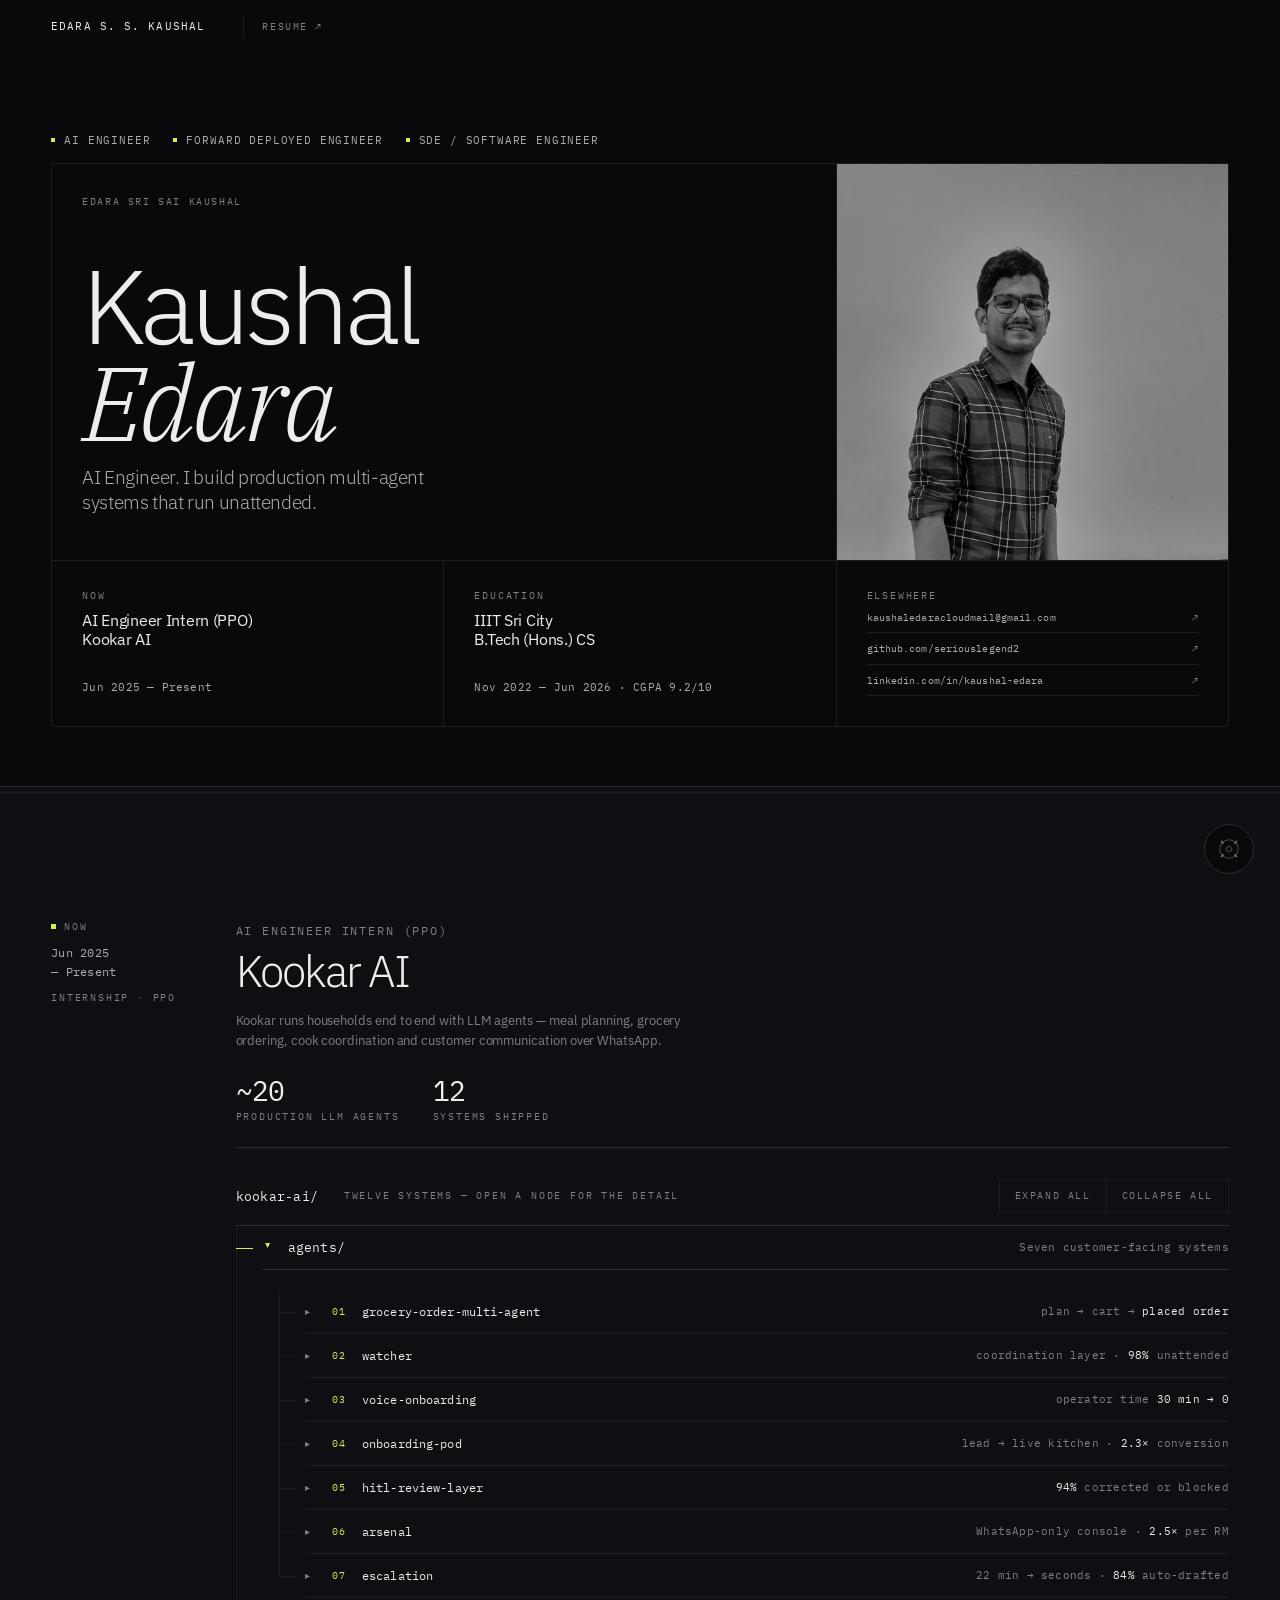
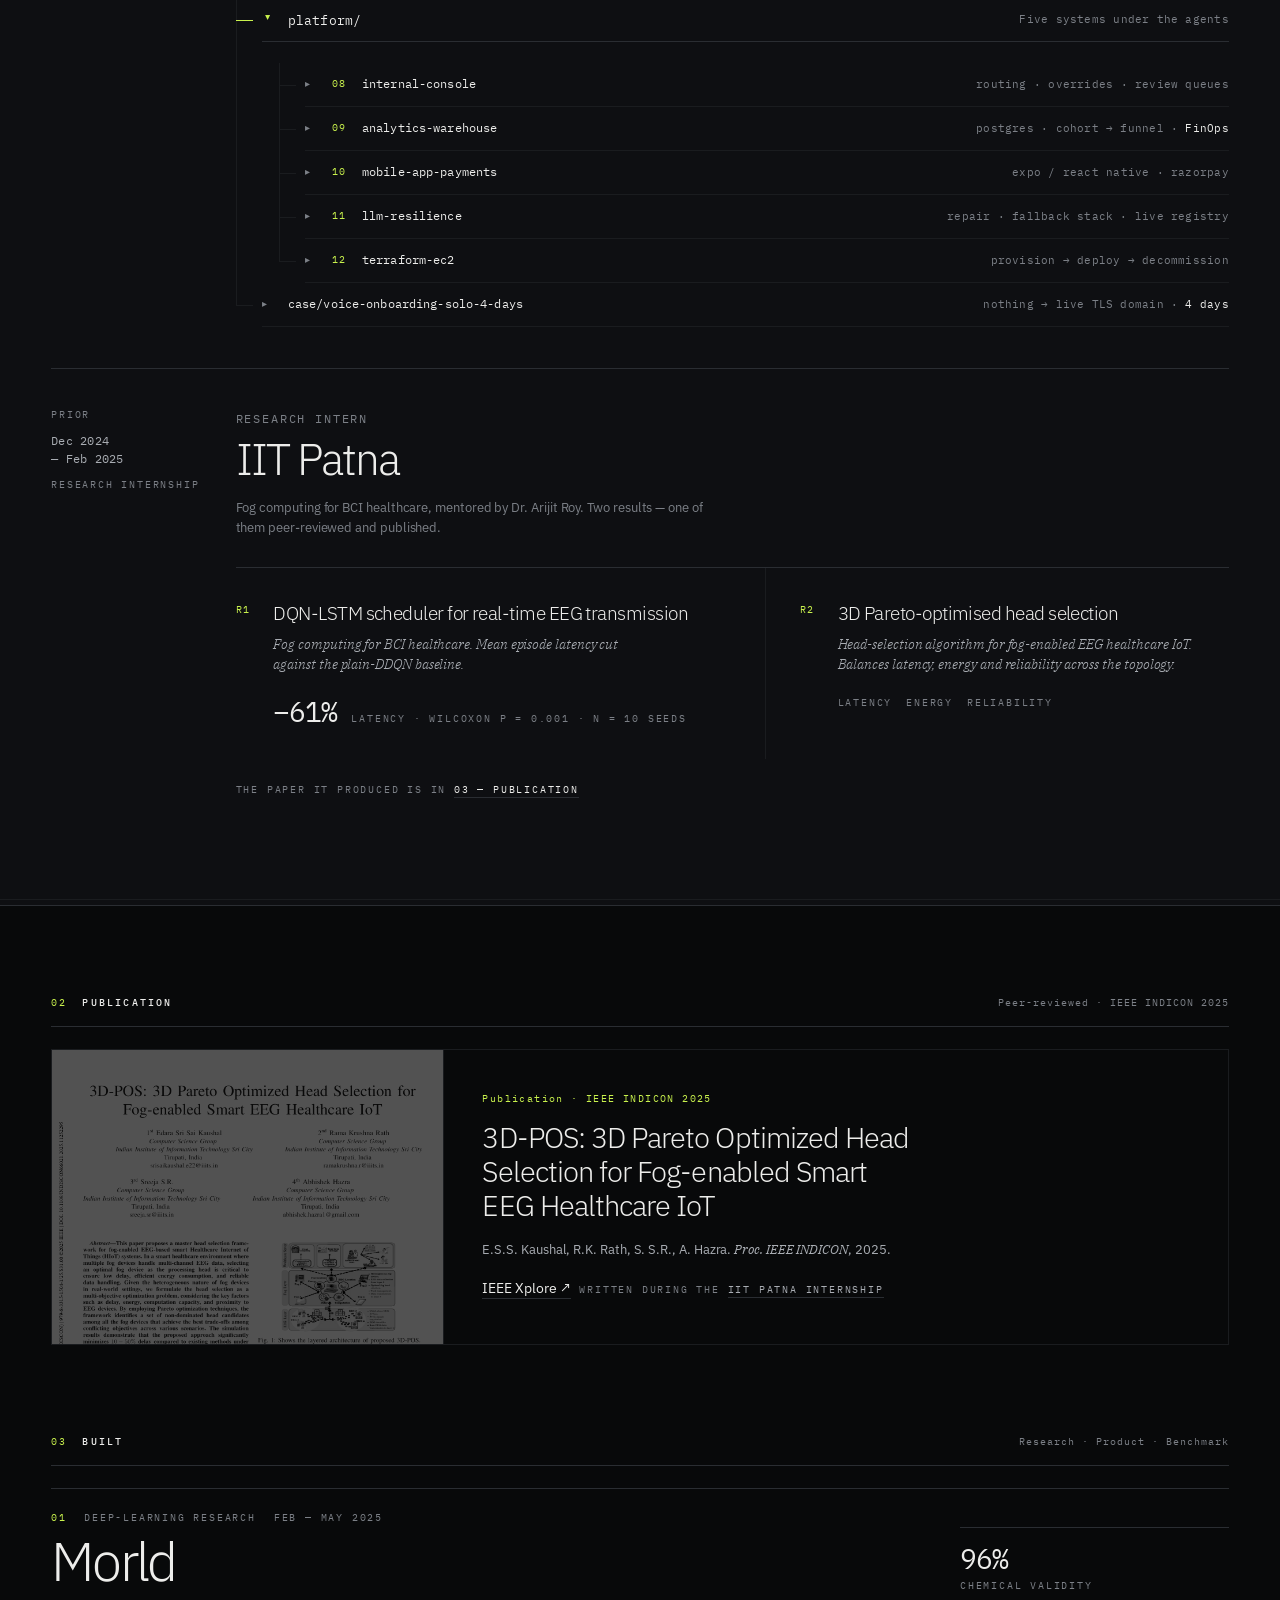
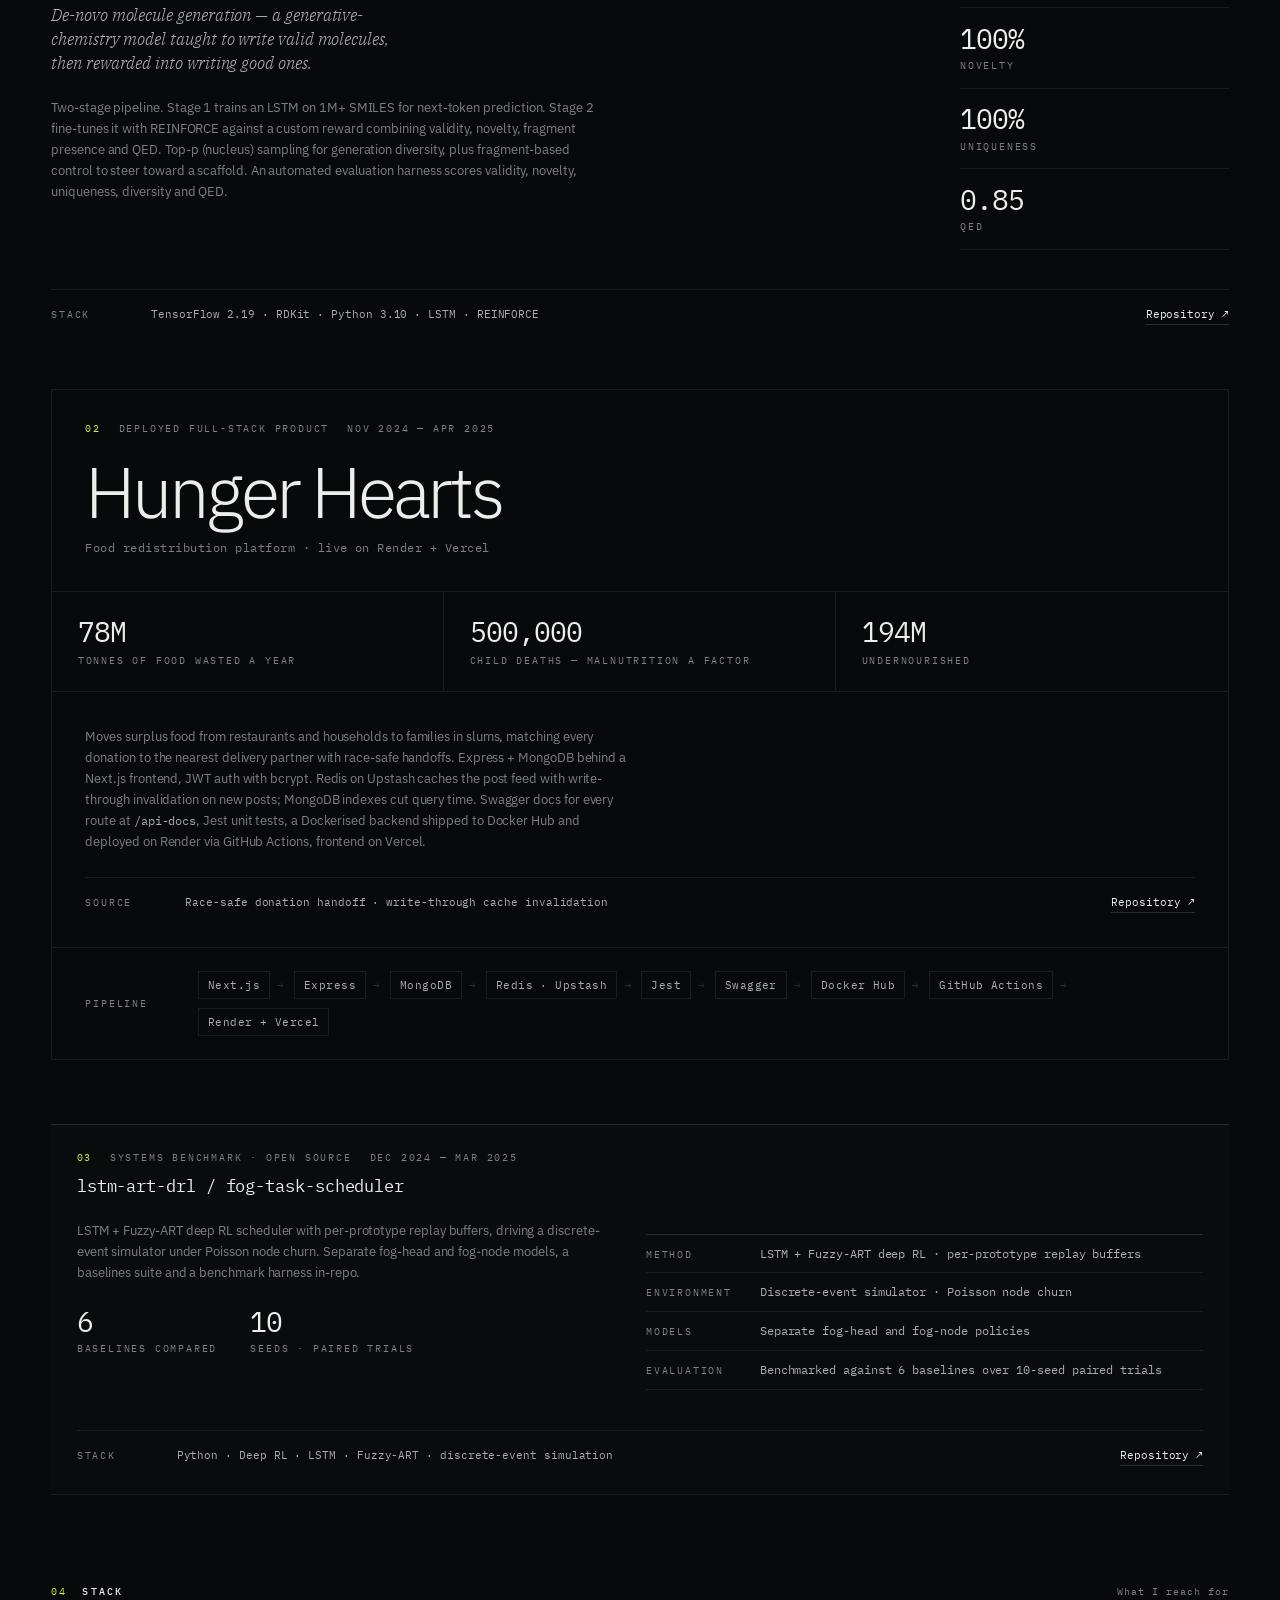
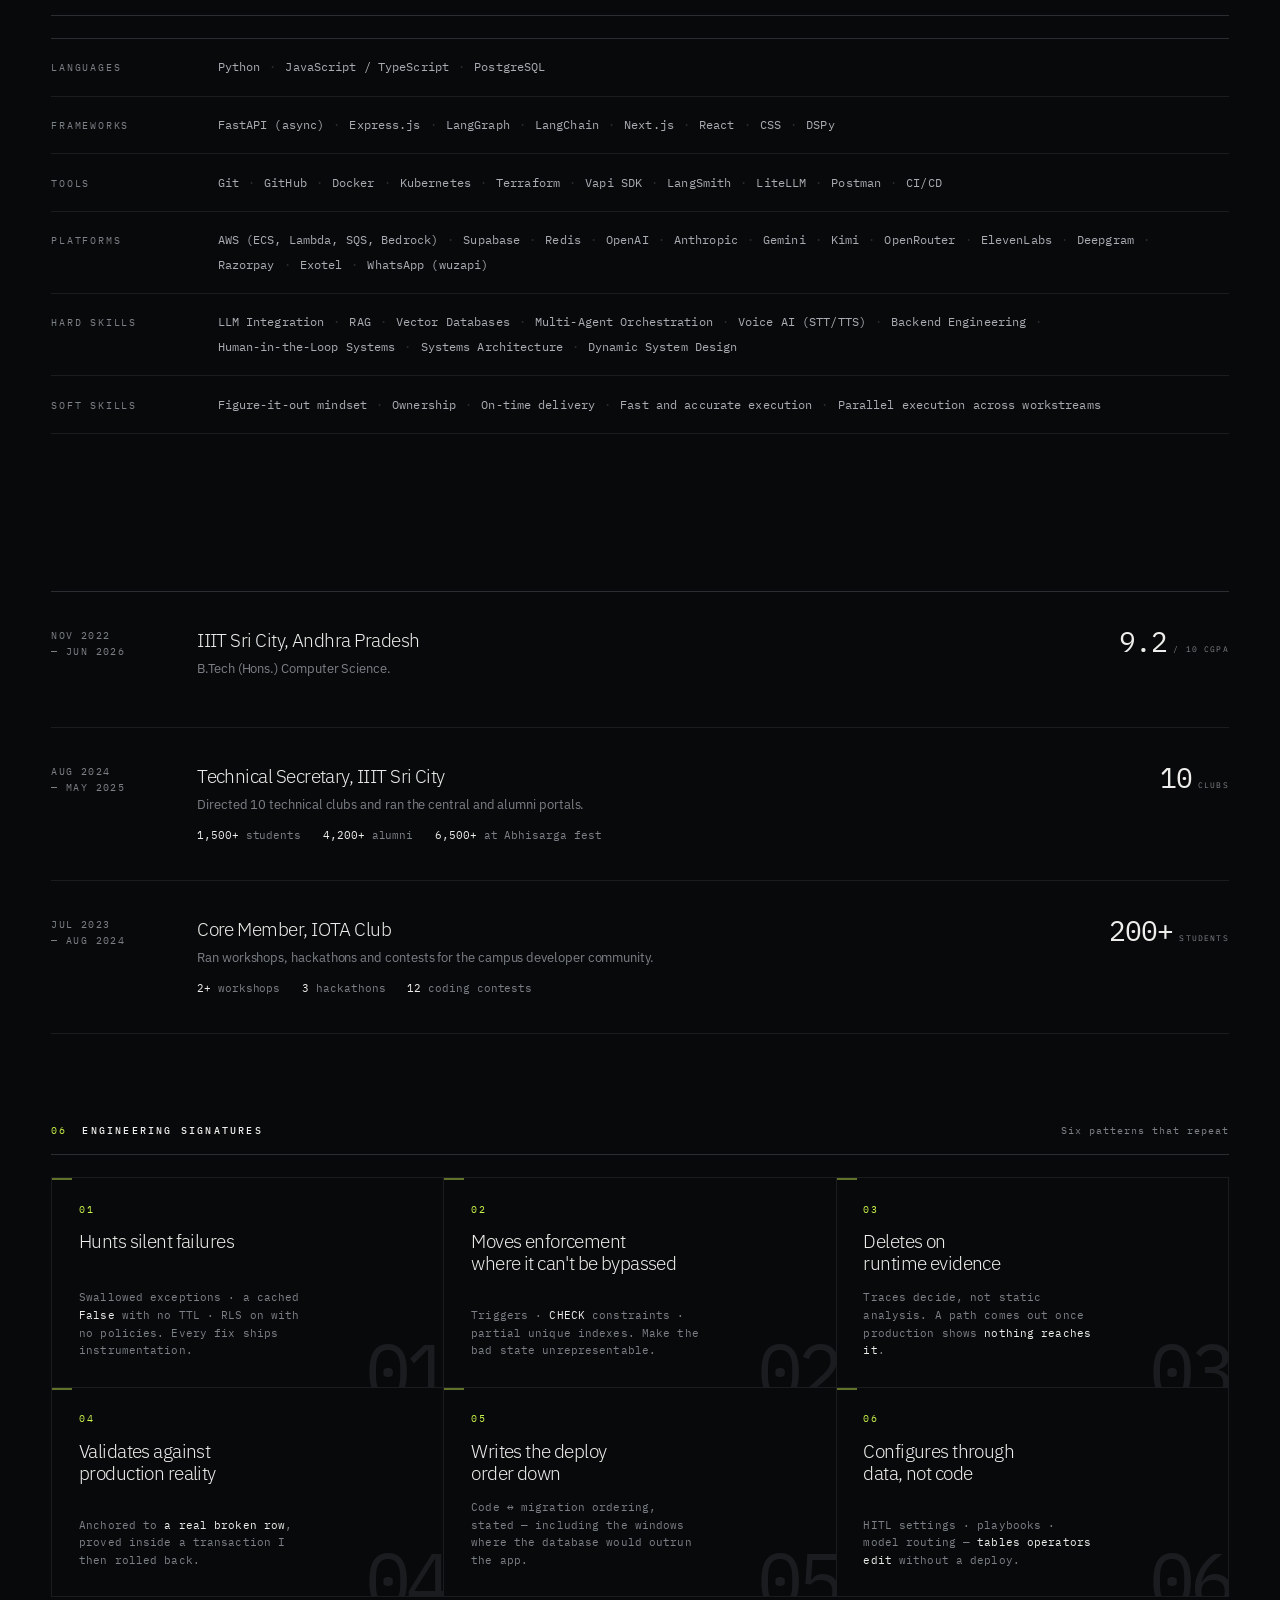
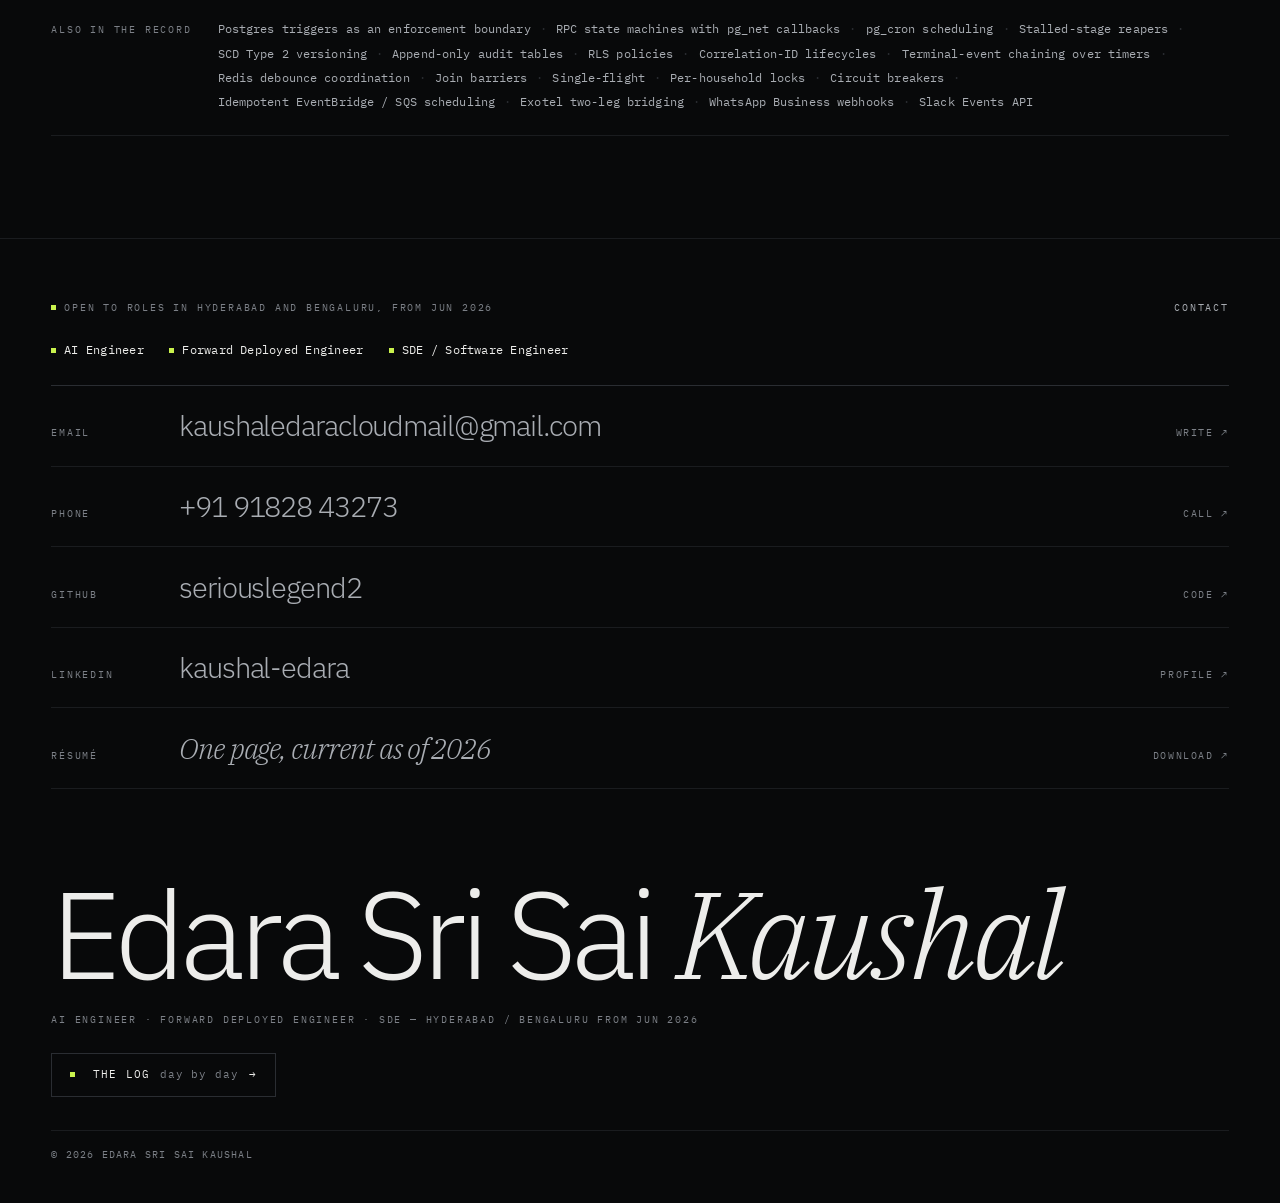
==== commit b3729c79: "feat: roles lead the masthead, full addresses in Elsewhere, no Vlog in wheel - The masthead bar now " ====
--- a/index.html
+++ b/index.html
@@ -47,9 +47,14 @@
     <!-- ================= MASTHEAD ================= -->
     <header class="masthead" id="about">
       <div class="shell">
+        <!-- The three target roles lead the page — what he wants to be read
+             for, before anything else. -->
         <div class="masthead__bar">
-          <span class="label"><span class="dot dot--live" aria-hidden="true"></span>Open to roles — Hyderabad · Bengaluru</span>
-          <span class="label">From Jun 2026</span>
+          <ul class="roles roles--bar" aria-label="Target roles">
+            <li>AI&nbsp;Engineer</li>
+            <li>Forward&nbsp;Deployed&nbsp;Engineer</li>
+            <li>SDE&nbsp;/ Software&nbsp;Engineer</li>
+          </ul>
         </div>
 
         <div class="tiles">
@@ -58,12 +63,6 @@
             <p class="ident__full">Edara Sri Sai Kaushal</p>
             <h1 class="ident__name">Kaushal<br /><em>Edara</em></h1>
             <p class="ident__role">AI Engineer. I build production multi-agent systems that run unattended.</p>
-
-            <ul class="roles" aria-label="Target roles">
-              <li>AI&nbsp;Engineer</li>
-              <li>Forward&nbsp;Deployed&nbsp;Engineer</li>
-              <li>SDE&nbsp;/ Software&nbsp;Engineer</li>
-            </ul>
           </div>
 
           <!-- portrait: 4 wide, 2 tall -->
@@ -85,10 +84,12 @@
 
           <div class="tile s4" data-reveal style="--i:4">
             <span class="label">Elsewhere</span>
-            <div class="linkstack">
-              <a href="https://github.com/seriouslegend2" target="_blank" rel="noopener"><span>GitHub</span><span aria-hidden="true">↗</span></a>
-              <a href="https://www.linkedin.com/in/kaushal-edara/" target="_blank" rel="noopener"><span>LinkedIn</span><span aria-hidden="true">↗</span></a>
-              <a href="mailto:kaushaledaracloudmail@gmail.com"><span>Email</span><span aria-hidden="true">↗</span></a>
+            <!-- Full addresses, not labels — a reader should be able to copy
+                 any of these off the page without clicking through. -->
+            <div class="linkstack linkstack--full">
+              <a href="mailto:kaushaledaracloudmail@gmail.com"><span>kaushaledaracloudmail@gmail.com</span><span aria-hidden="true">↗</span></a>
+              <a href="https://github.com/seriouslegend2" target="_blank" rel="noopener"><span>github.com/seriouslegend2</span><span aria-hidden="true">↗</span></a>
+              <a href="https://www.linkedin.com/in/kaushal-edara/" target="_blank" rel="noopener"><span>linkedin.com/in/kaushal-edara</span><span aria-hidden="true">↗</span></a>
             </div>
           </div>
         </div>
--- a/assets/style.css
+++ b/assets/style.css
@@ -481,6 +481,23 @@
   background: var(--acc);
 }
 
+/* In the masthead bar the roles ARE the bar, so they carry no rule of their
+   own and sit tight to the top of the page. */
+.roles--bar {
+  border-top: 0;
+  padding-top: 0;
+  margin-top: 0;
+  gap: 0 clamp(14px, 1.8vw, 30px);
+}
+.roles--bar li {
+  font-size: clamp(10.5px, 0.82vw, 12.5px);
+  letter-spacing: 0.08em;
+  text-transform: uppercase;
+  line-height: 1.6;
+  color: var(--fg-mid);
+}
+.roles--bar li::before { top: 0.62em; width: 4px; height: 4px; }
+
 .roles--foot {
   border-top: 0;
   padding-top: 0;
@@ -527,6 +544,22 @@
 .linkstack a:hover { color: var(--fg); border-bottom-color: var(--acc); }
 .linkstack a span:last-child { color: var(--fg-mute); font-size: 10px; }
 .linkstack a:hover span:last-child { color: var(--acc); }
+
+/* Full addresses rather than labels. The email is the longest string in the
+   tile, so the size steps down and the value is allowed to wrap instead of
+   forcing the column wider. */
+.linkstack--full a {
+  align-items: flex-start;
+  gap: 10px;
+  font-size: clamp(10px, 0.74vw, 11.5px);
+  letter-spacing: 0.01em;
+  line-height: 1.45;
+}
+.linkstack--full a span:first-child {
+  min-width: 0;
+  overflow-wrap: anywhere;
+}
+.linkstack--full a span:last-child { flex: none; }
 
 /* --------------------------------------------------------------------------
    8. Section 03 — publication, and the research findings
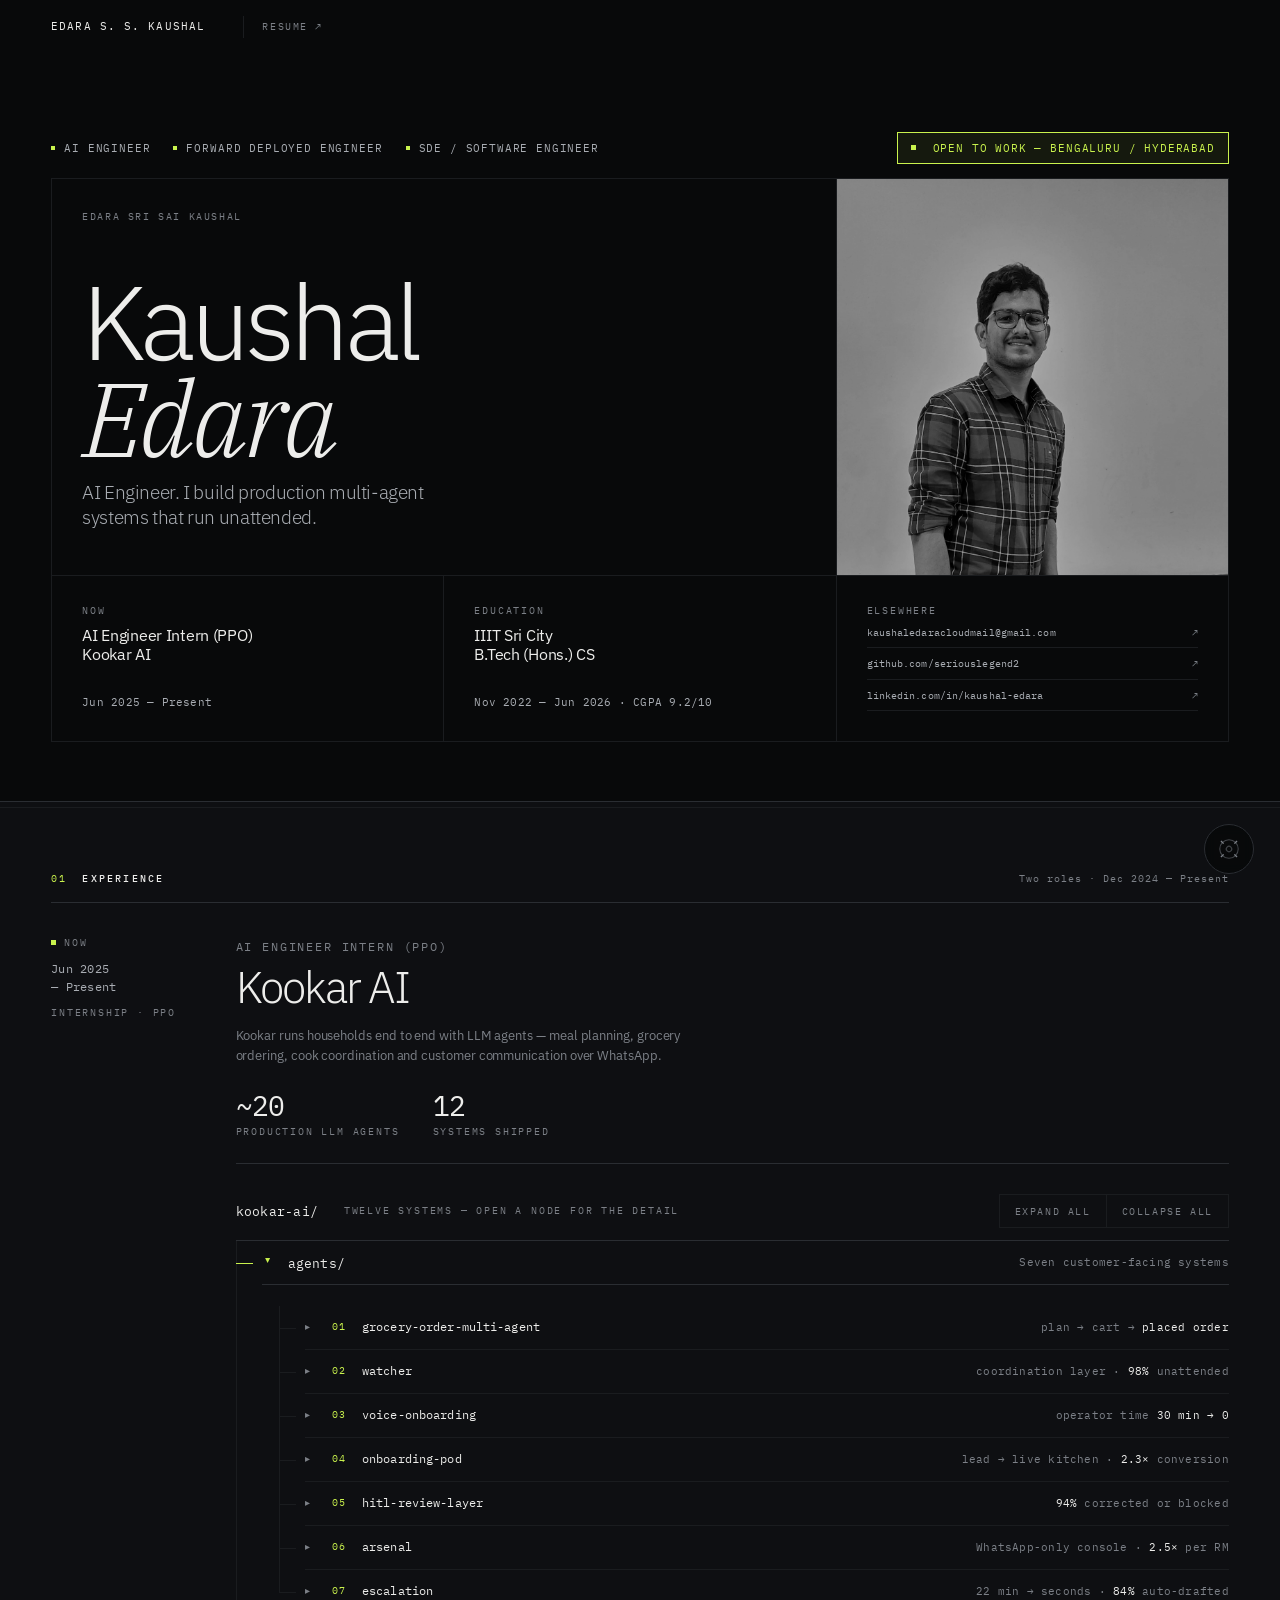
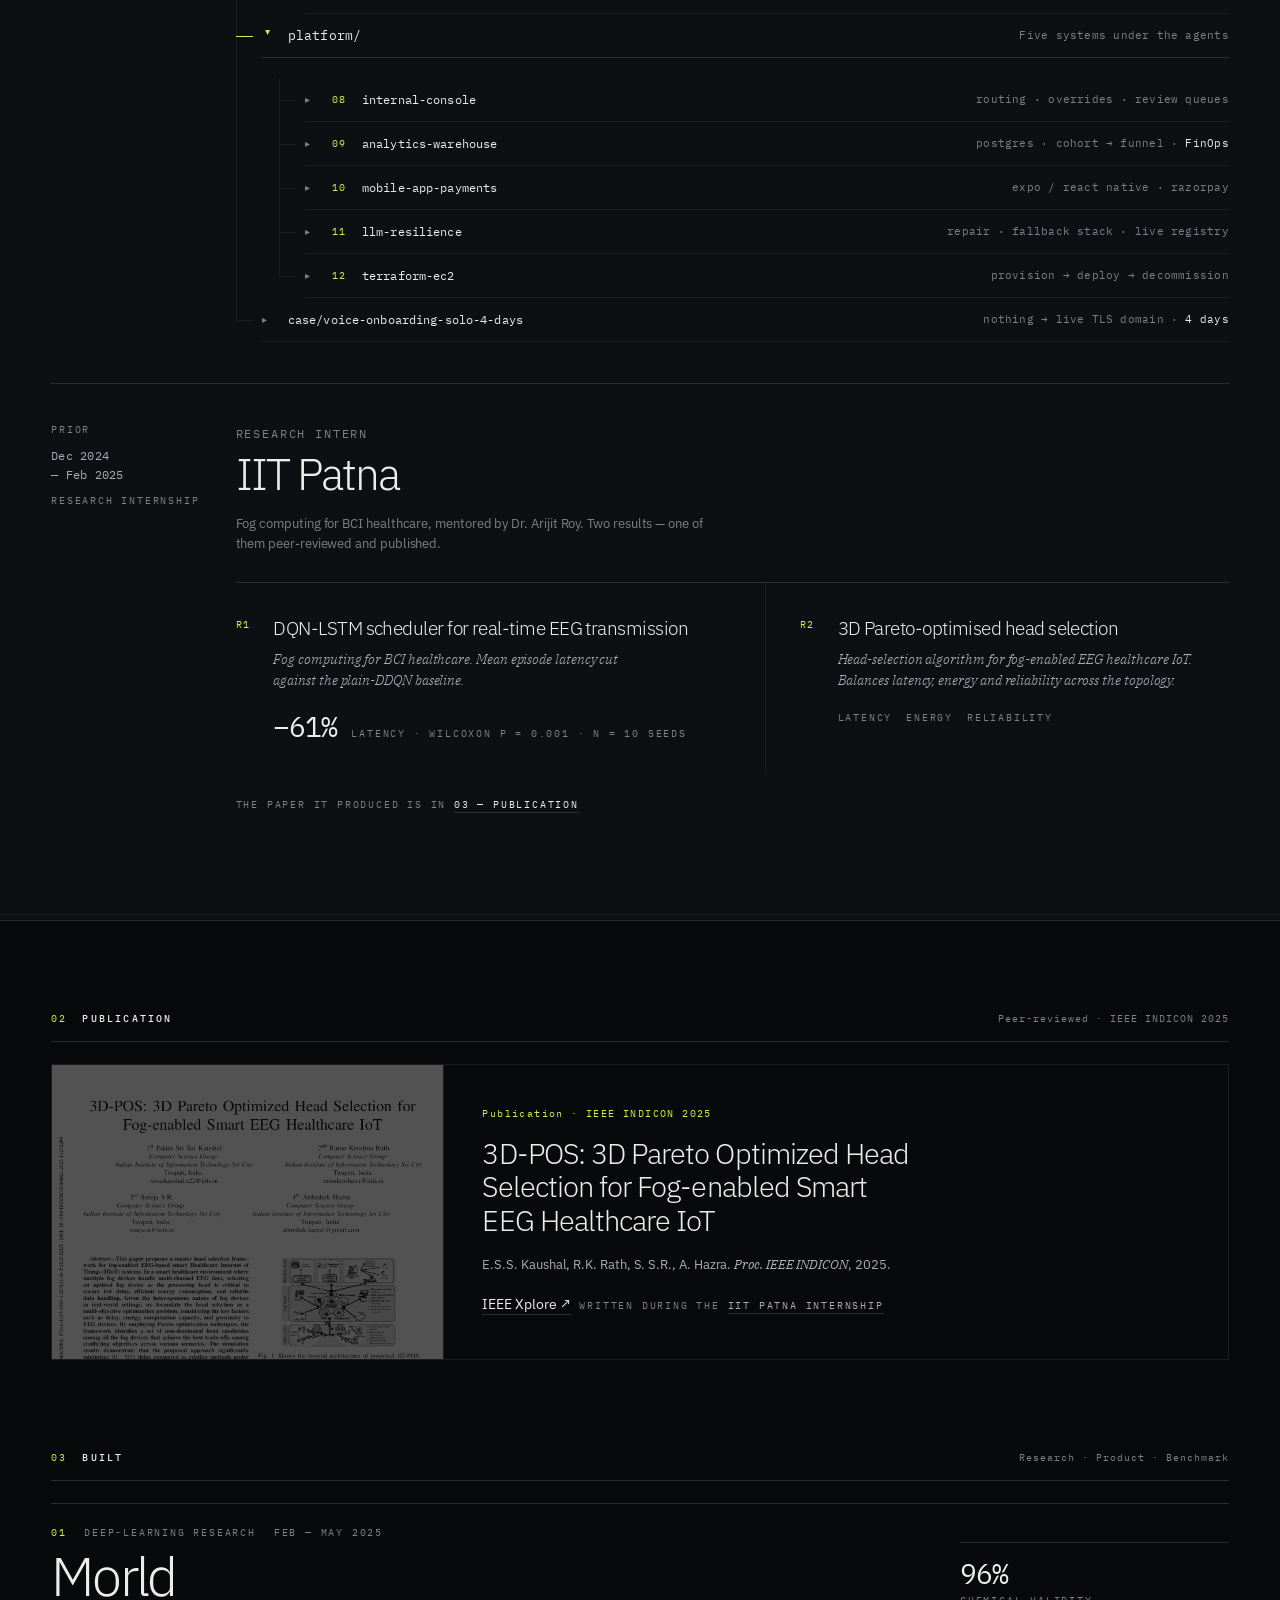
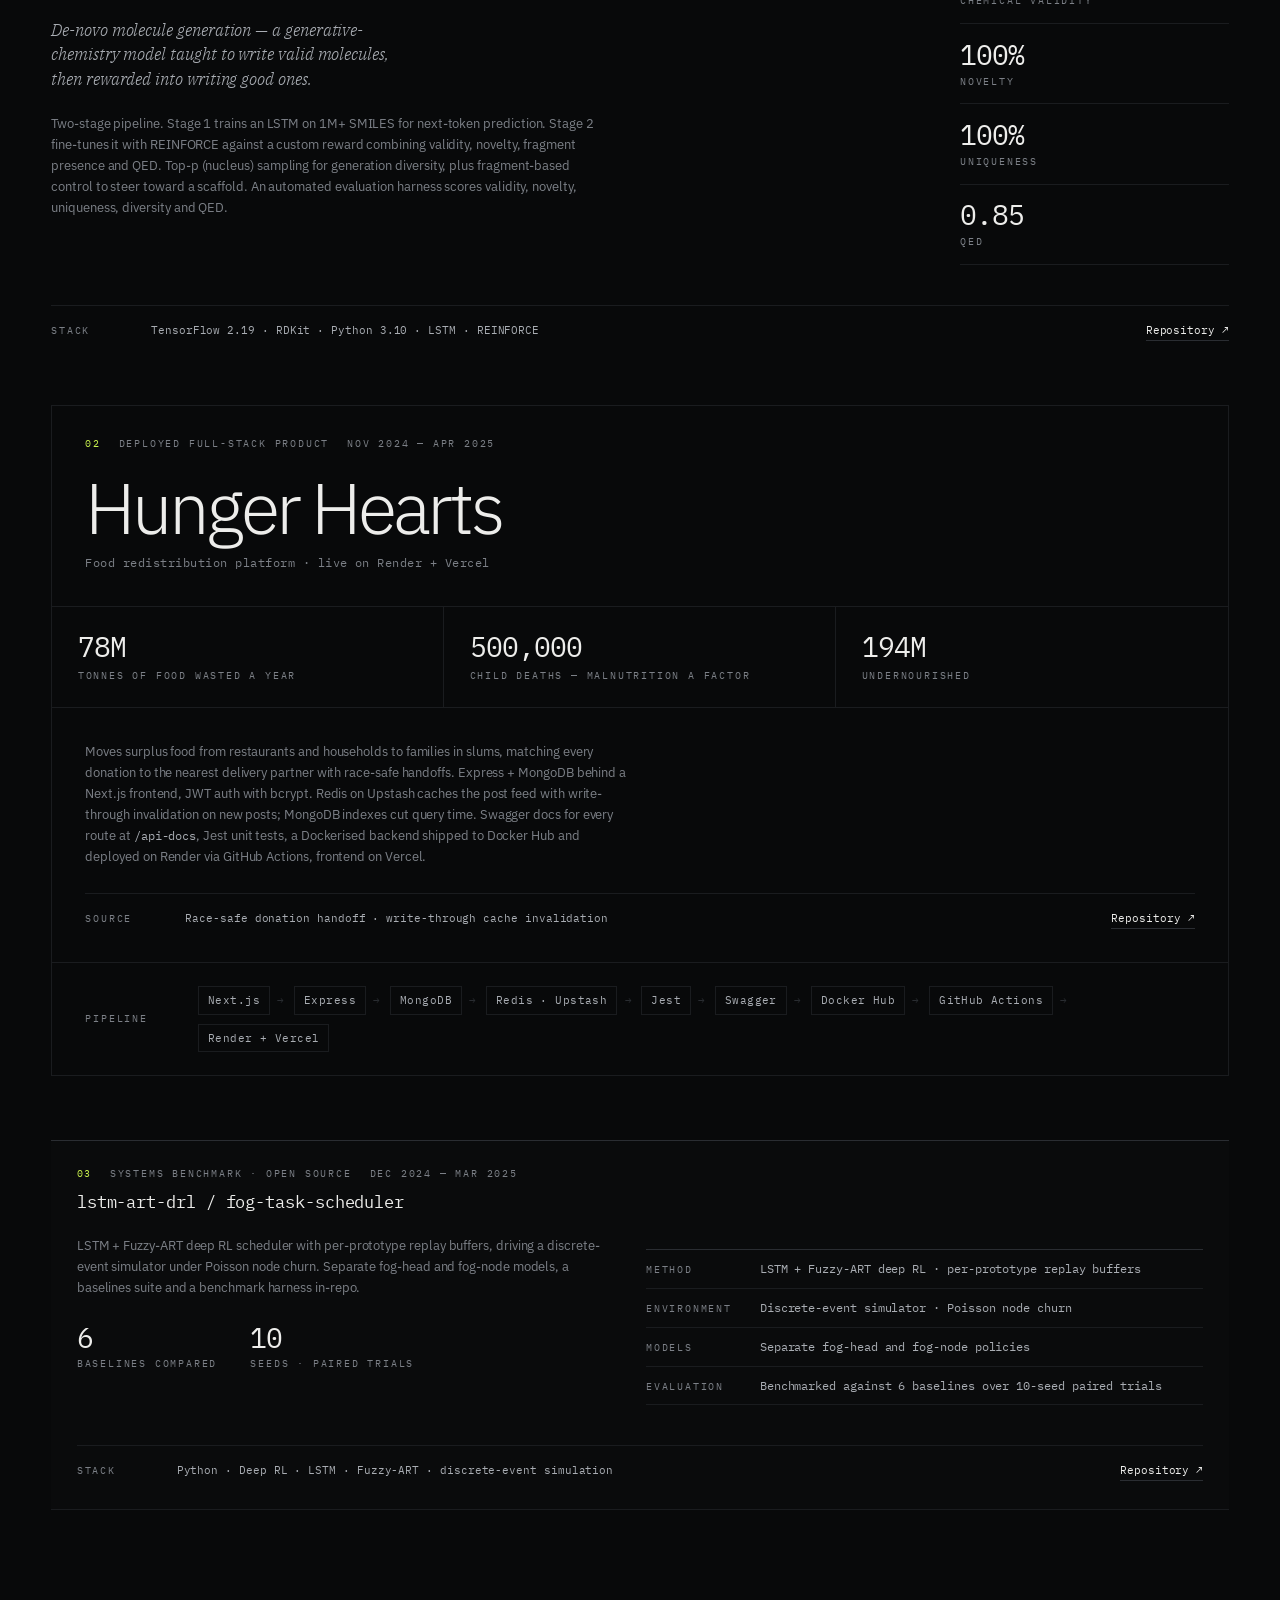
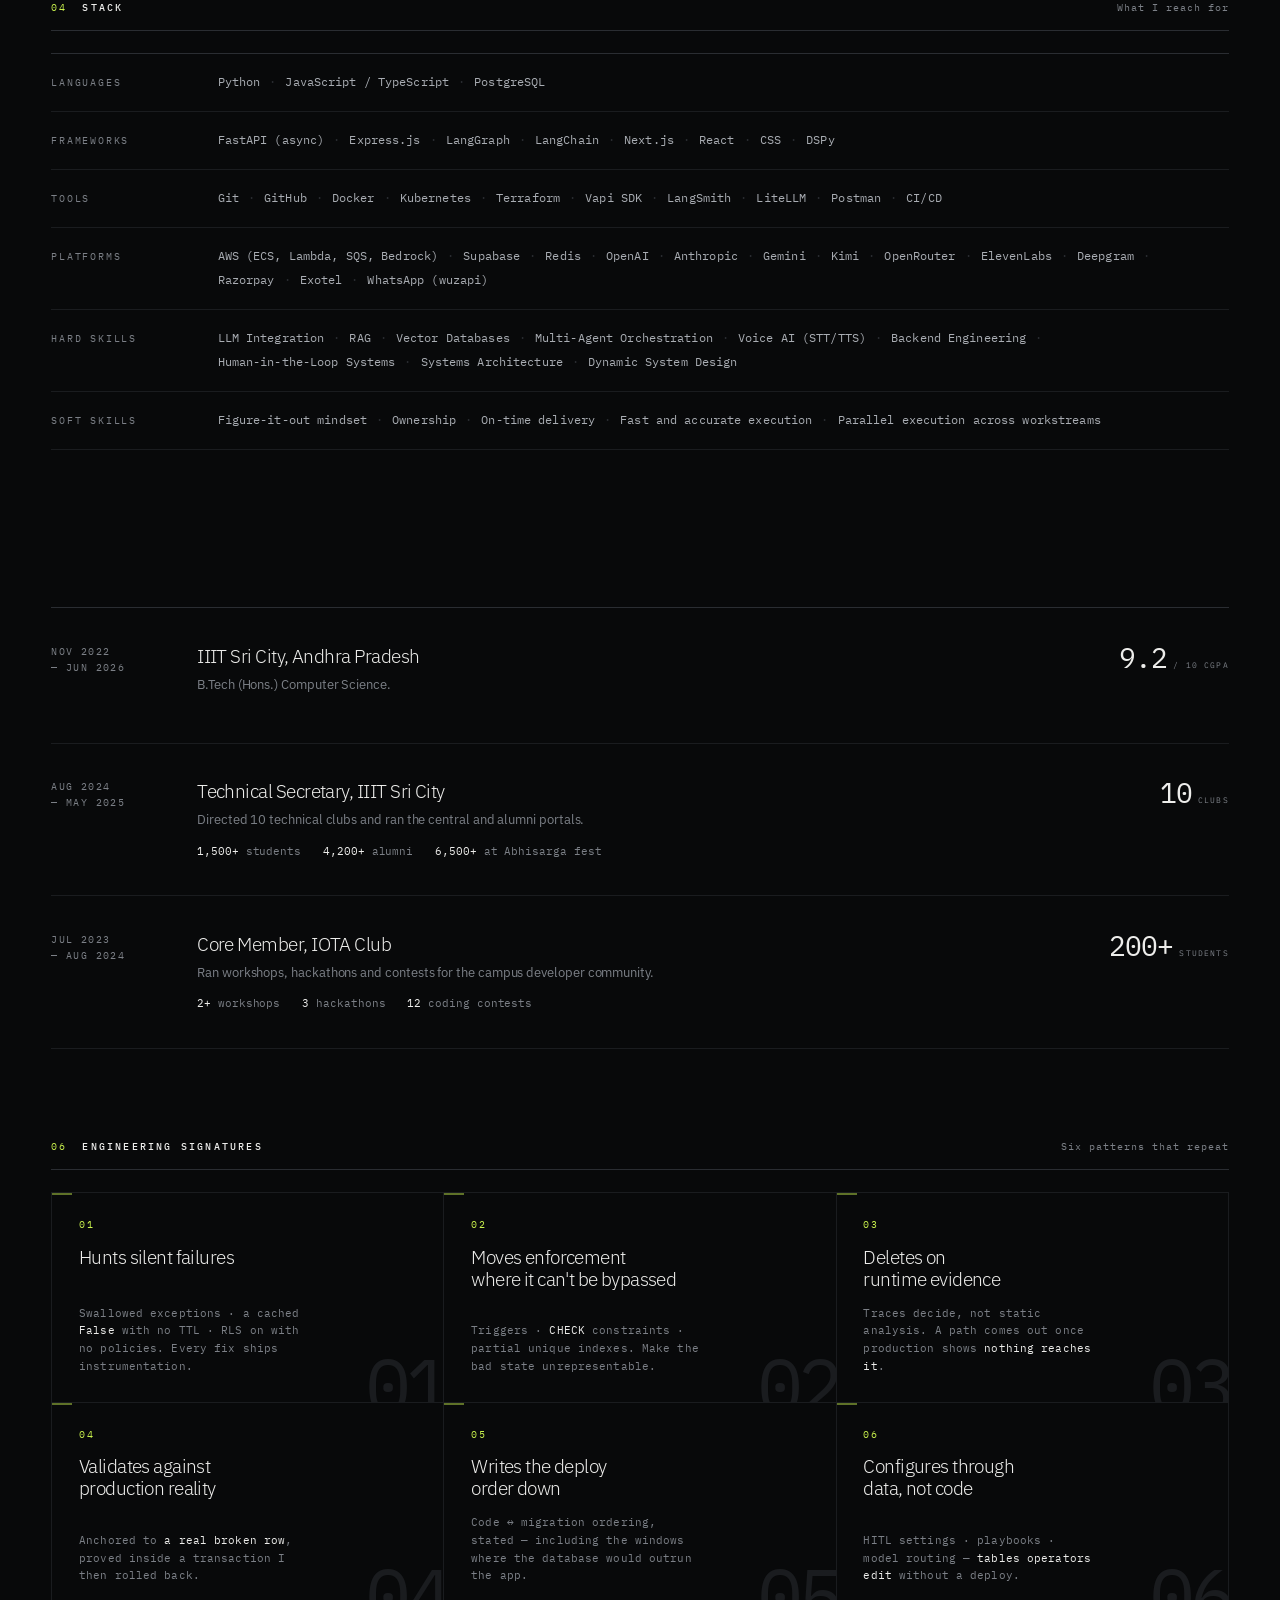
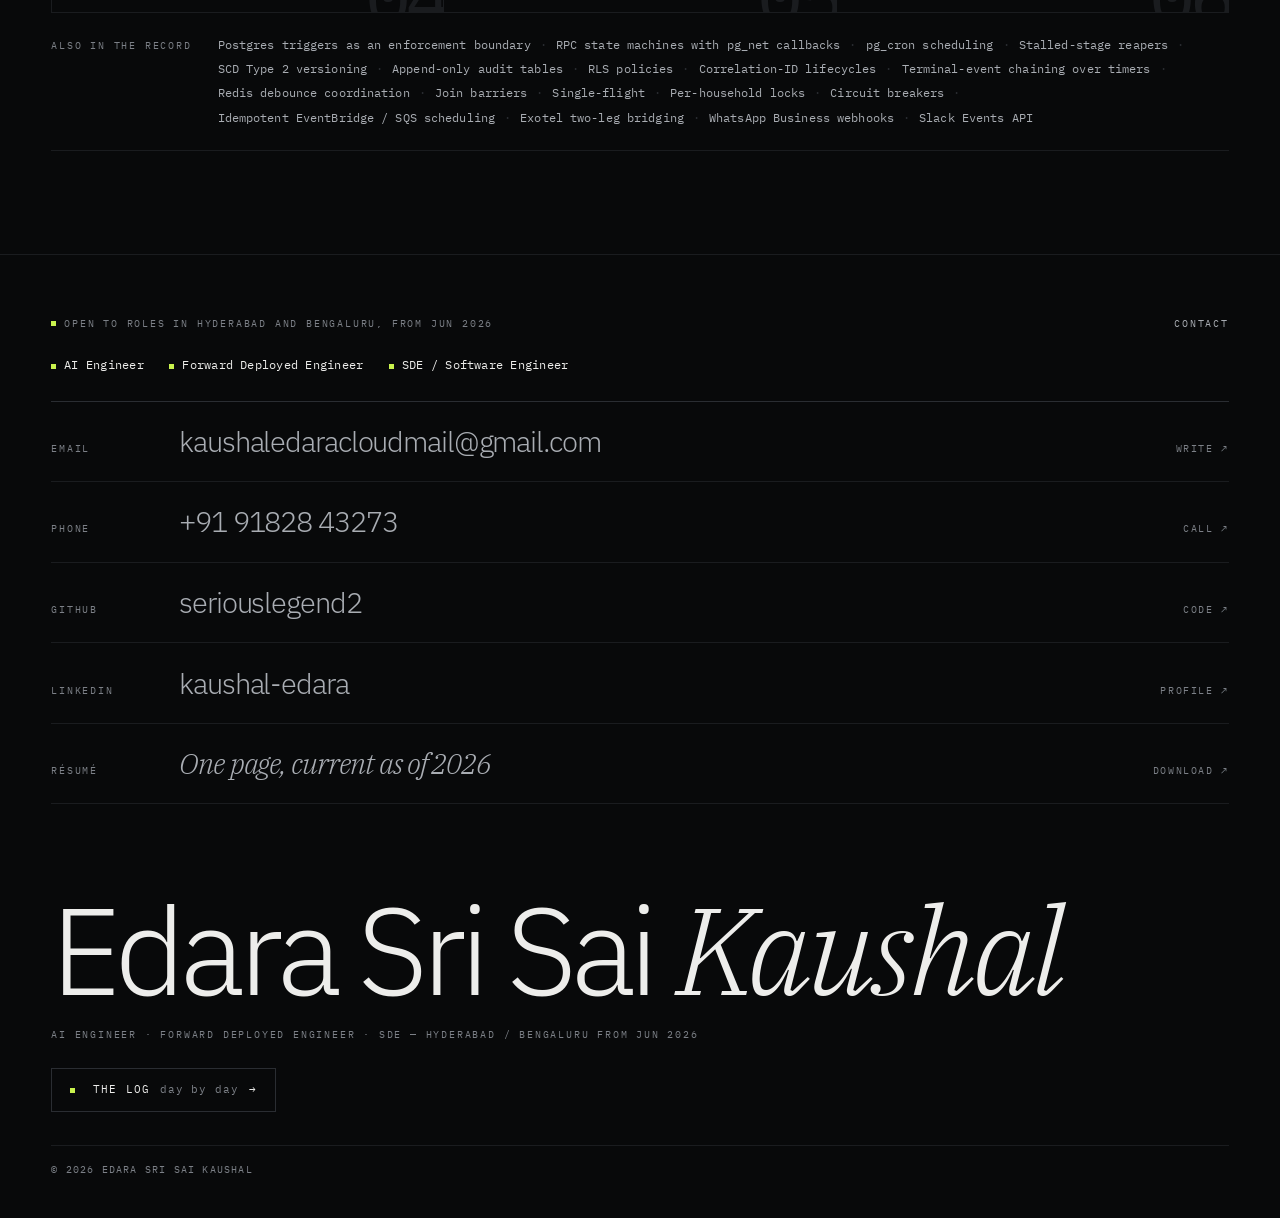
==== commit 321d716a: "fix: serve the Actions build, and add the availability chip Pages was set to build_type "legacy" — d" ====
--- a/index.html
+++ b/index.html
@@ -55,6 +55,13 @@
             <li>Forward&nbsp;Deployed&nbsp;Engineer</li>
             <li>SDE&nbsp;/ Software&nbsp;Engineer</li>
           </ul>
+
+          <!-- Availability, balanced against the roles and given the page's
+               one highlight — it is the thing a recruiter checks first. -->
+          <p class="avail">
+            <span class="dot dot--live" aria-hidden="true"></span>
+            Open to work — Bengaluru&nbsp;/ Hyderabad
+          </p>
         </div>
 
         <div class="tiles">
--- a/assets/style.css
+++ b/assets/style.css
@@ -497,6 +497,23 @@
   color: var(--fg-mid);
 }
 .roles--bar li::before { top: 0.62em; width: 4px; height: 4px; }
+
+/* Availability chip — the roles' counterweight on the right of the bar, and
+   the one genuinely highlighted element above the fold. */
+.avail {
+  display: inline-flex;
+  align-items: center;
+  gap: 9px;
+  padding: 7px 13px;
+  border: 1px solid var(--acc);
+  background: rgba(201, 242, 77, 0.07);
+  color: var(--acc);
+  font-family: var(--mono);
+  font-size: clamp(10.5px, 0.82vw, 12.5px);
+  letter-spacing: 0.08em;
+  text-transform: uppercase;
+  white-space: nowrap;
+}
 
 .roles--foot {
   border-top: 0;
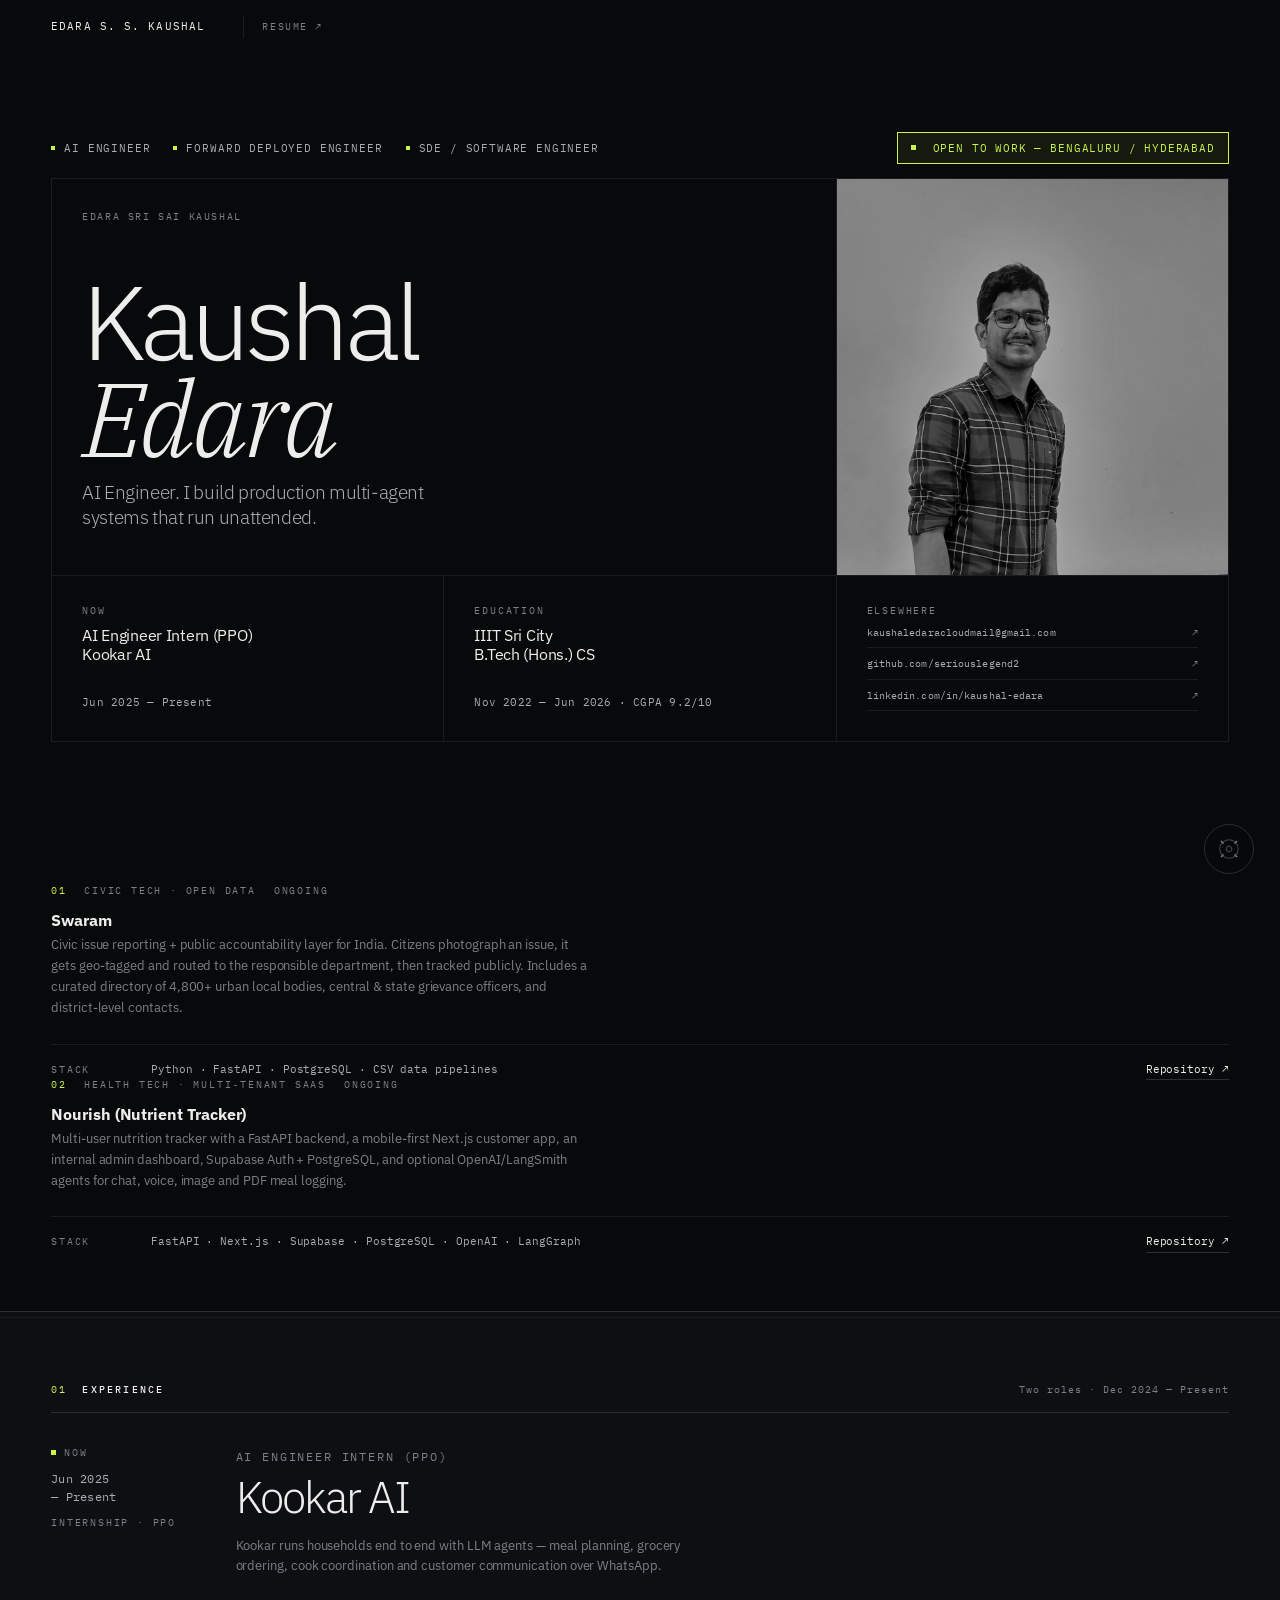
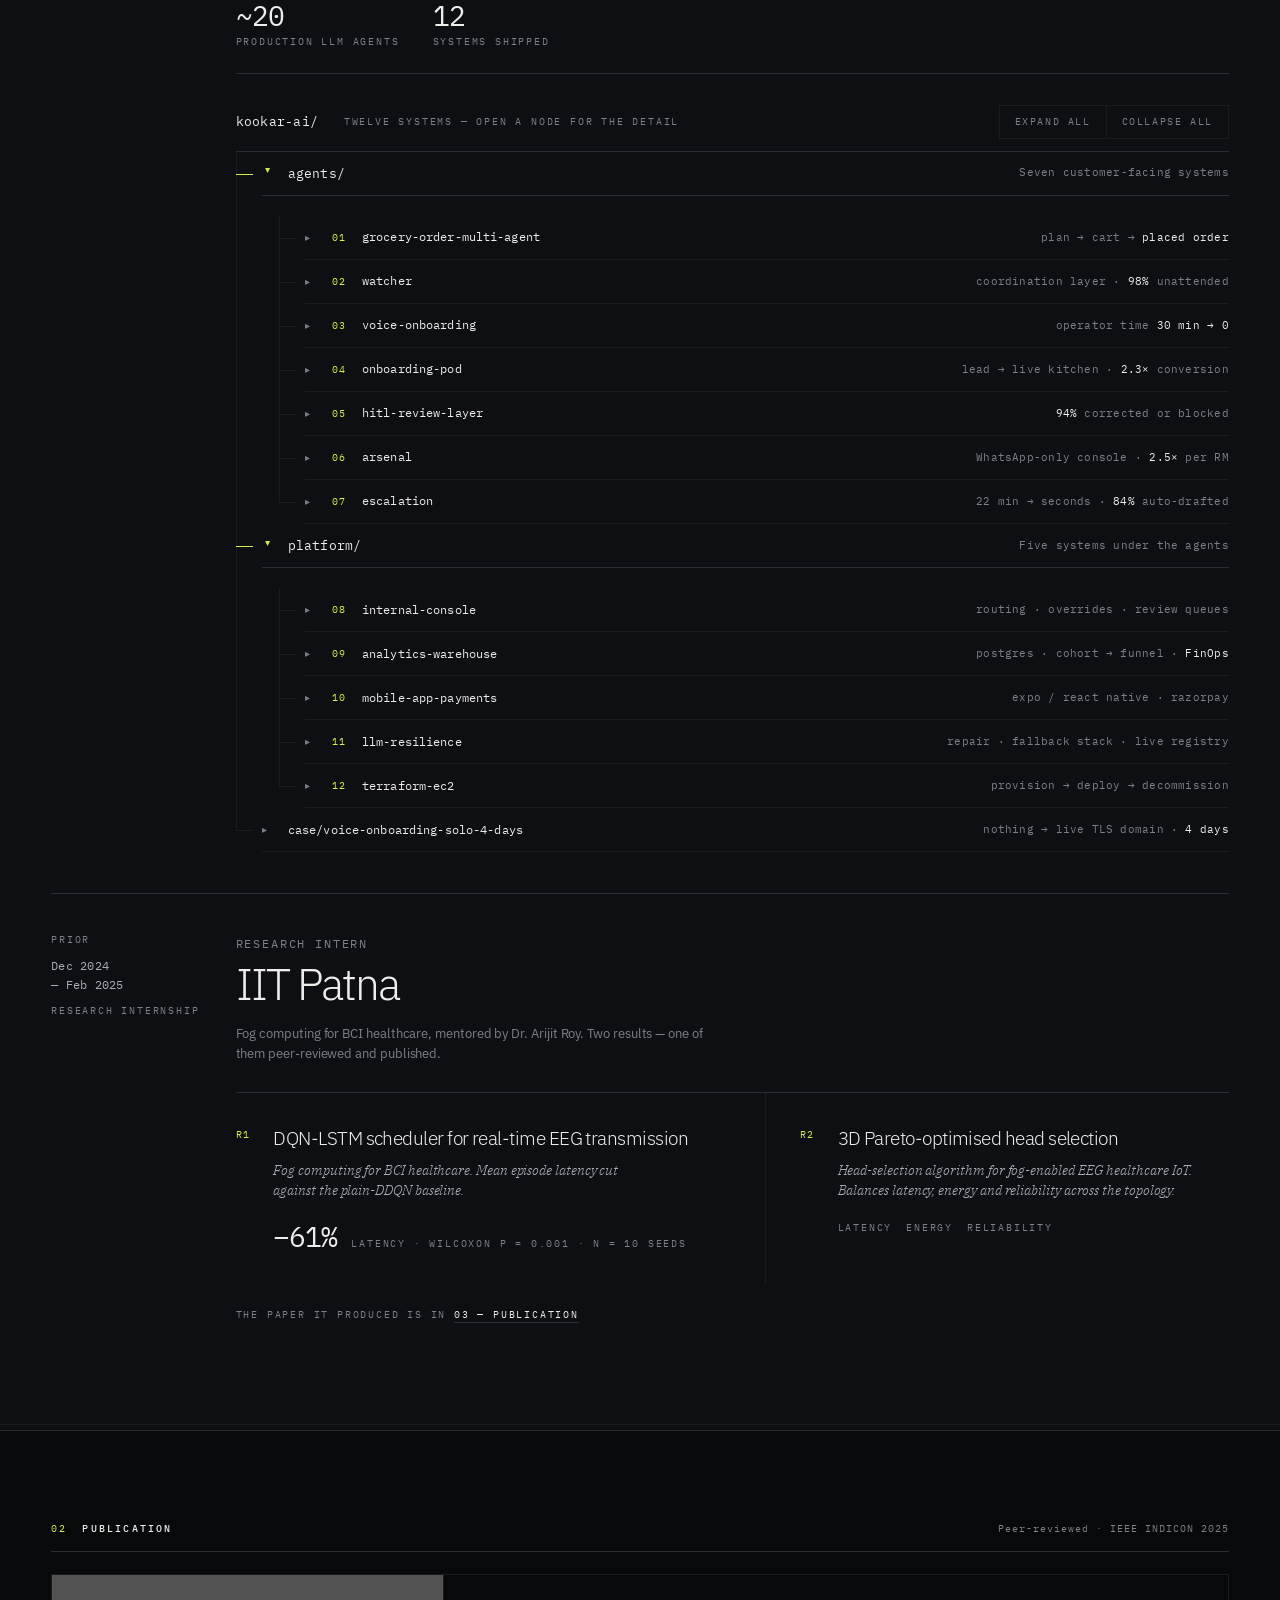
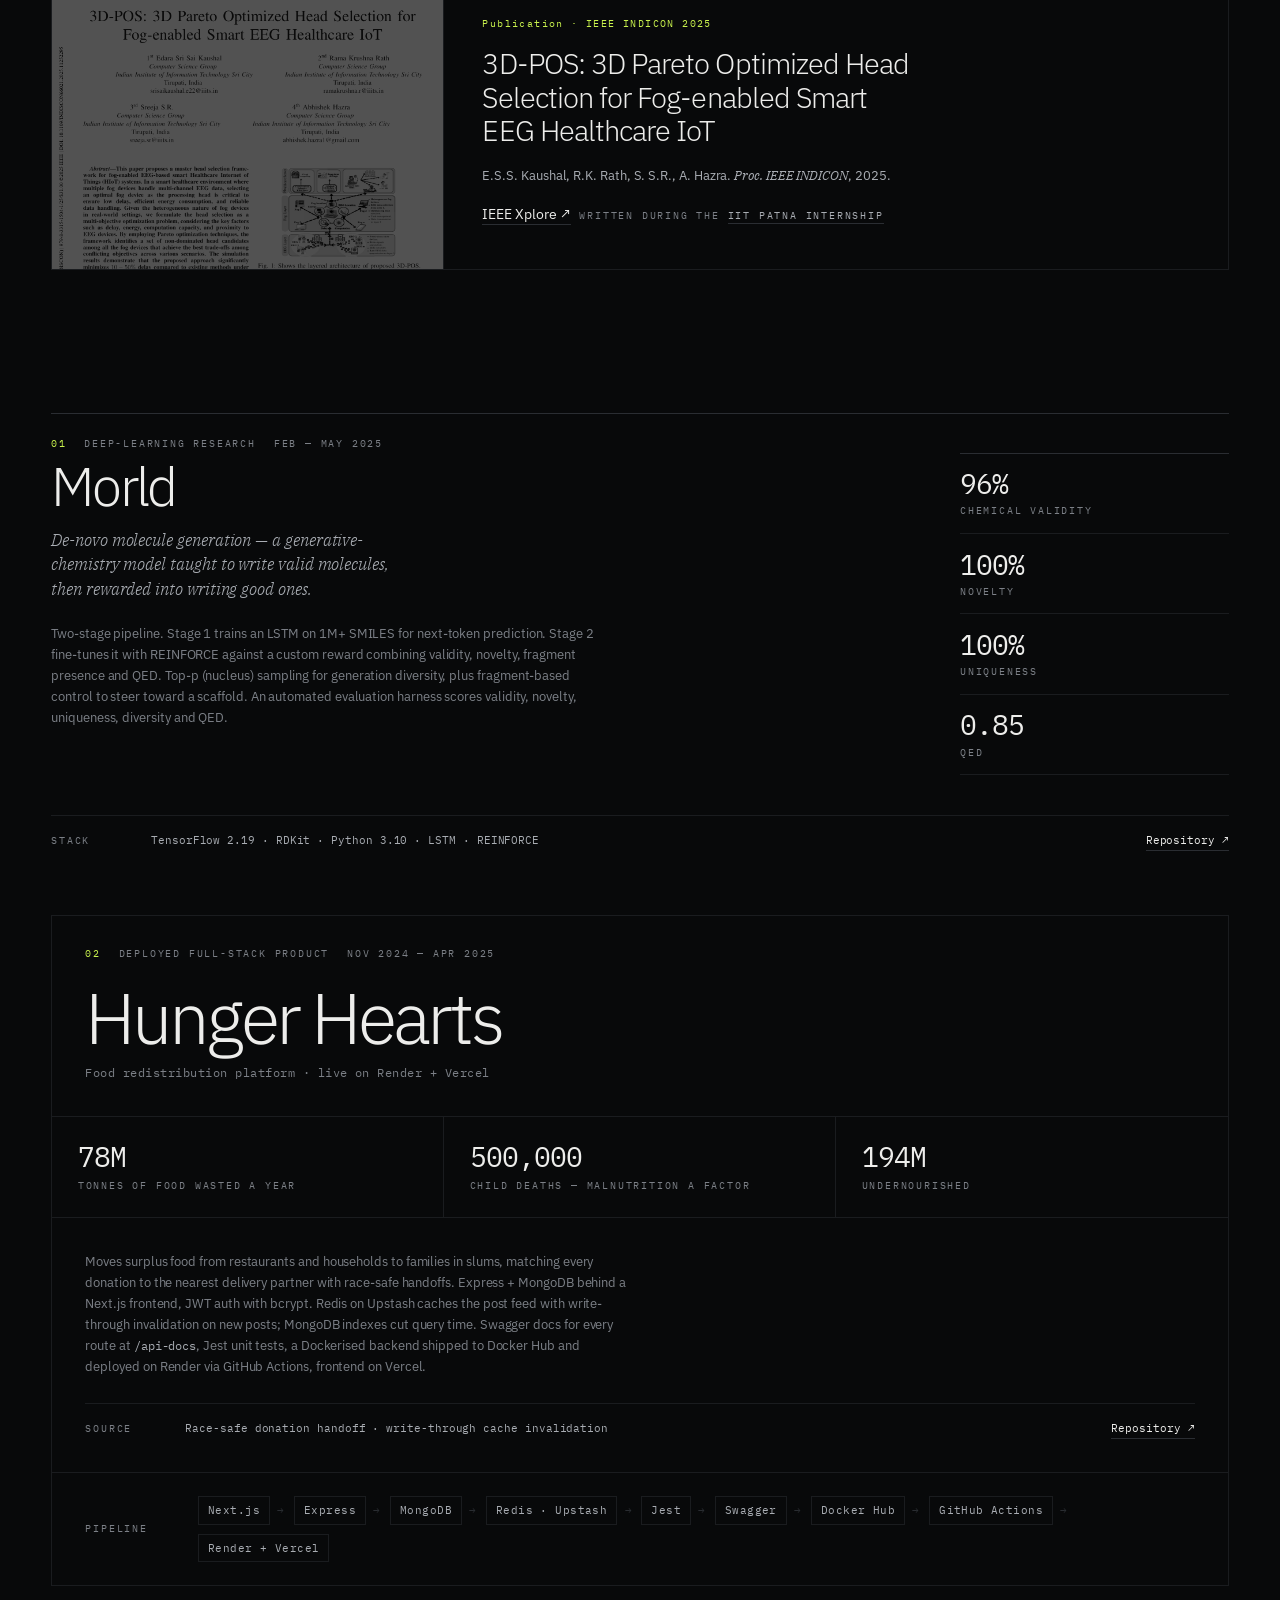
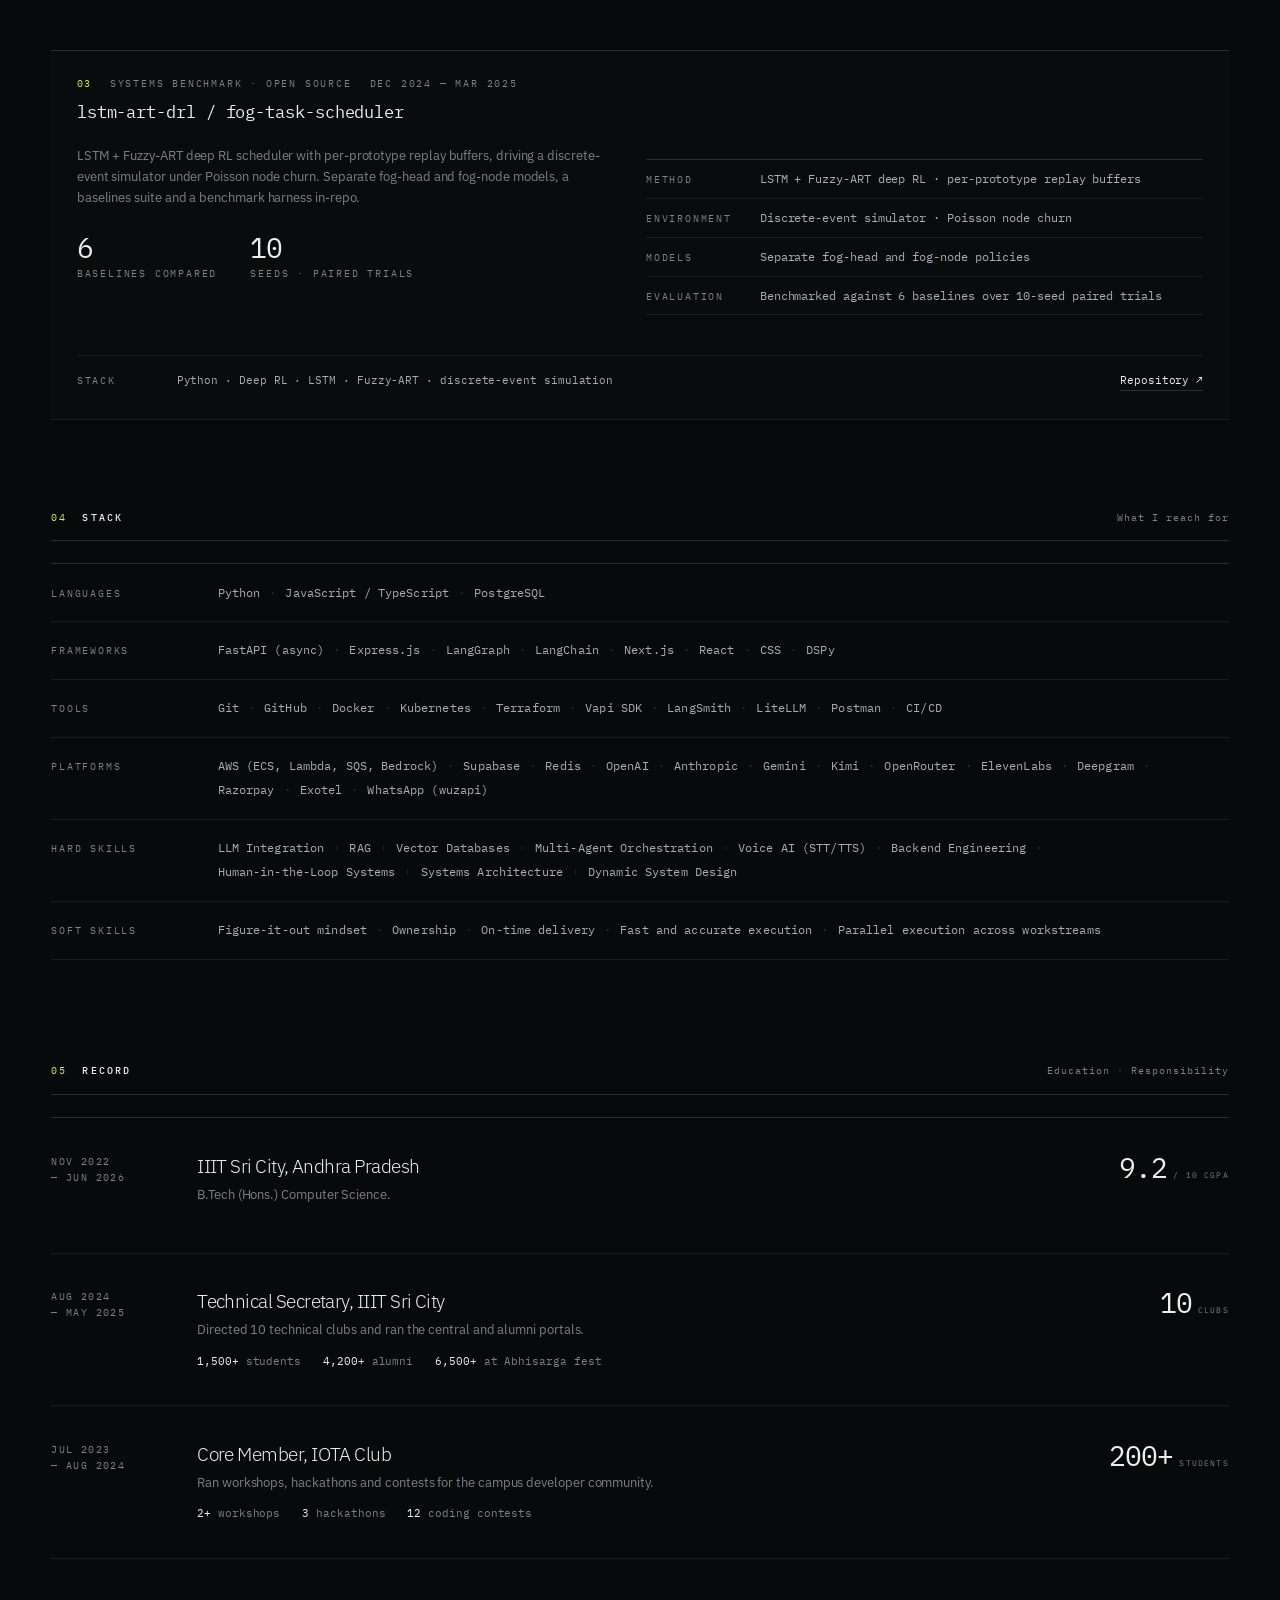
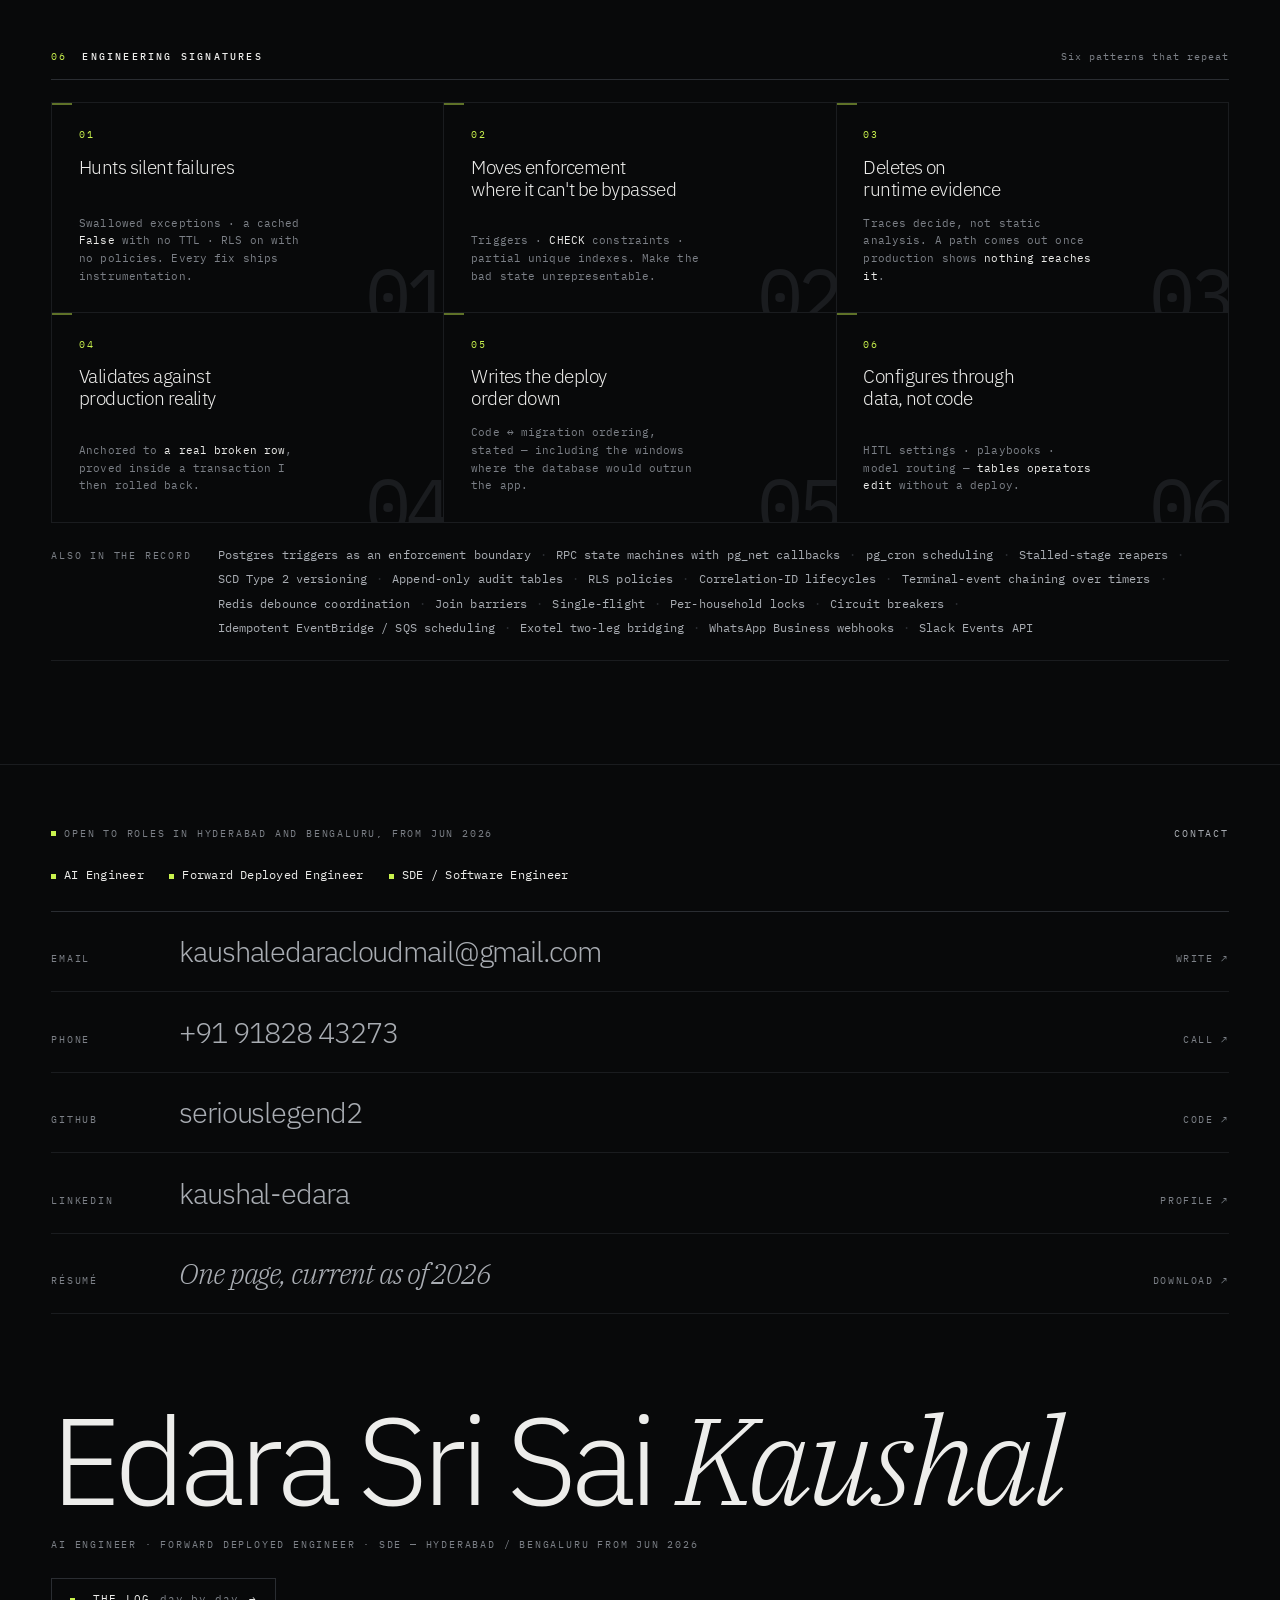
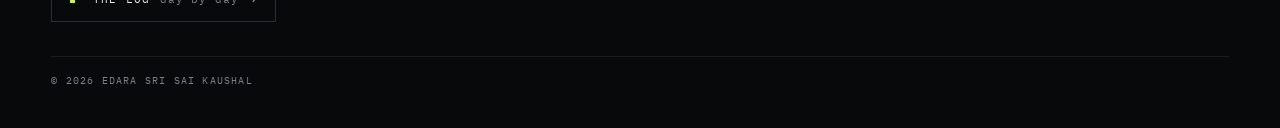
==== commit 57890a53: "Add 'Building now' section with Swaram and Nourish projects before Experience" ====
--- a/index.html
+++ b/index.html
@@ -103,6 +103,40 @@
       </div>
     </header>
 
+    <!-- ================= 00 — BUILDING NOW ================= -->
+    <section class="section" id="now" aria-labelledby="now-t">
+      <div class="shell">
+        <div class="section__head" data-reveal>
+          <span class="section__num">00</span>
+          <h2 class="section__title" id="now-t">Building now</h2>
+          <span class="section__meta">Two side projects in progress</span>
+        </div>
+
+        <div class="now section__tiles">
+          <article class="proj" id="p-swaram" data-reveal>
+            <div class="proj__head">
+              <span class="proj__idx">01</span>
+              <span class="label">Civic tech · Open data</span>
+              <span class="label">Ongoing</span>
+            </div>
+            <h3 class="proj__title">Swaram</h3>
+            <p class="proj__body">Civic issue reporting + public accountability layer for India. Citizens photograph an issue, it gets geo‑tagged and routed to the responsible department, then tracked publicly. Includes a curated directory of 4,800+ urban local bodies, central & state grievance officers, and district‑level contacts.</p>
+            <p class="proj__foot"><span class="label">Stack</span><span>Python · FastAPI · PostgreSQL · CSV data pipelines</span><a class="link" href="https://github.com/GrindXXX/swaram" target="_blank" rel="noopener">Repository ↗</a></p>
+          </article>
+
+          <article class="proj" id="p-nourish" data-reveal>
+            <div class="proj__head">
+              <span class="proj__idx">02</span>
+              <span class="label">Health tech · Multi‑tenant SaaS</span>
+              <span class="label">Ongoing</span>
+            </div>
+            <h3 class="proj__title">Nourish (Nutrient Tracker)</h3>
+            <p class="proj__body">Multi‑user nutrition tracker with a FastAPI backend, a mobile‑first Next.js customer app, an internal admin dashboard, Supabase Auth + PostgreSQL, and optional OpenAI/LangSmith agents for chat, voice, image and PDF meal logging.</p>
+            <p class="proj__foot"><span class="label">Stack</span><span>FastAPI · Next.js · Supabase · PostgreSQL · OpenAI · LangGraph</span><a class="link" href="https://github.com/seriouslegend2/nutrient-tracker" target="_blank" rel="noopener">Repository ↗</a></p>
+          </article>
+        </div>
+      </div>
+    </section>
 
     <!-- ================= 02 — EXPERIENCE ================= -->
     <!-- Both employments, one band. This is the only raised surface on the
--- a/assets/style.css
+++ b/assets/style.css
@@ -1810,6 +1810,80 @@
   font-family: var(--mono);
   font-size: 12px;
   letter-spacing: 0.02em;
+}
+/* -- Sort toggle ---------------------------------------------------------- */
+.sortby {
+  display: inline-flex;
+  border: 1px solid var(--line-hi);
+}
+.sortby button {
+  font-family: var(--mono);
+  font-size: 10px;
+  letter-spacing: 0.14em;
+  text-transform: uppercase;
+  color: var(--fg-mute);
+  background: none;
+  border: 0;
+  padding: 9px 14px;
+  min-height: 34px;
+  cursor: pointer;
+  transition: color 180ms var(--ease), background-color 180ms var(--ease);
+}
+.sortby button + button { border-left: 1px solid var(--line-hi); }
+.sortby button:hover { color: var(--fg); }
+.sortby button[aria-pressed="true"] {
+  color: var(--acc);
+  background: rgba(201, 242, 77, 0.07);
+}
+
+/* -- Pager ---------------------------------------------------------------- */
+.pager {
+  display: flex;
+  flex-wrap: wrap;
+  align-items: center;
+  gap: 6px;
+  padding: clamp(22px, 3vw, 40px) 0 0;
+}
+.pager button {
+  font-family: var(--mono);
+  font-size: 10.5px;
+  letter-spacing: 0.08em;
+  color: var(--fg-mute);
+  background: none;
+  border: 1px solid var(--line);
+  min-width: 38px;
+  min-height: 38px;
+  padding: 0 10px;
+  cursor: pointer;
+  transition: color 180ms var(--ease), border-color 180ms var(--ease);
+}
+.pager button:hover:not(:disabled) { color: var(--fg); border-color: var(--line-hi); }
+.pager button:disabled { opacity: 0.32; cursor: default; }
+.pager button.is-current {
+  color: var(--acc);
+  border-color: var(--acc);
+  background: rgba(201, 242, 77, 0.07);
+}
+.pager__count {
+  margin-left: auto;
+  font-family: var(--mono);
+  font-size: 10px;
+  letter-spacing: 0.12em;
+  text-transform: uppercase;
+  color: var(--fg-mute);
+}
+@media (max-width: 560px) {
+  .pager__count { margin-left: 0; width: 100%; }
+}
+
+/* Failure detail — visible, so a broken build says so instead of looking
+   like a log with nothing in it. */
+.empty__detail {
+  margin-top: 10px;
+  font-size: 10.5px;
+  color: var(--fg-mute);
+  opacity: 0.75;
+  max-width: 70ch;
 }
 
 /* --------------------------------------------------------------------------
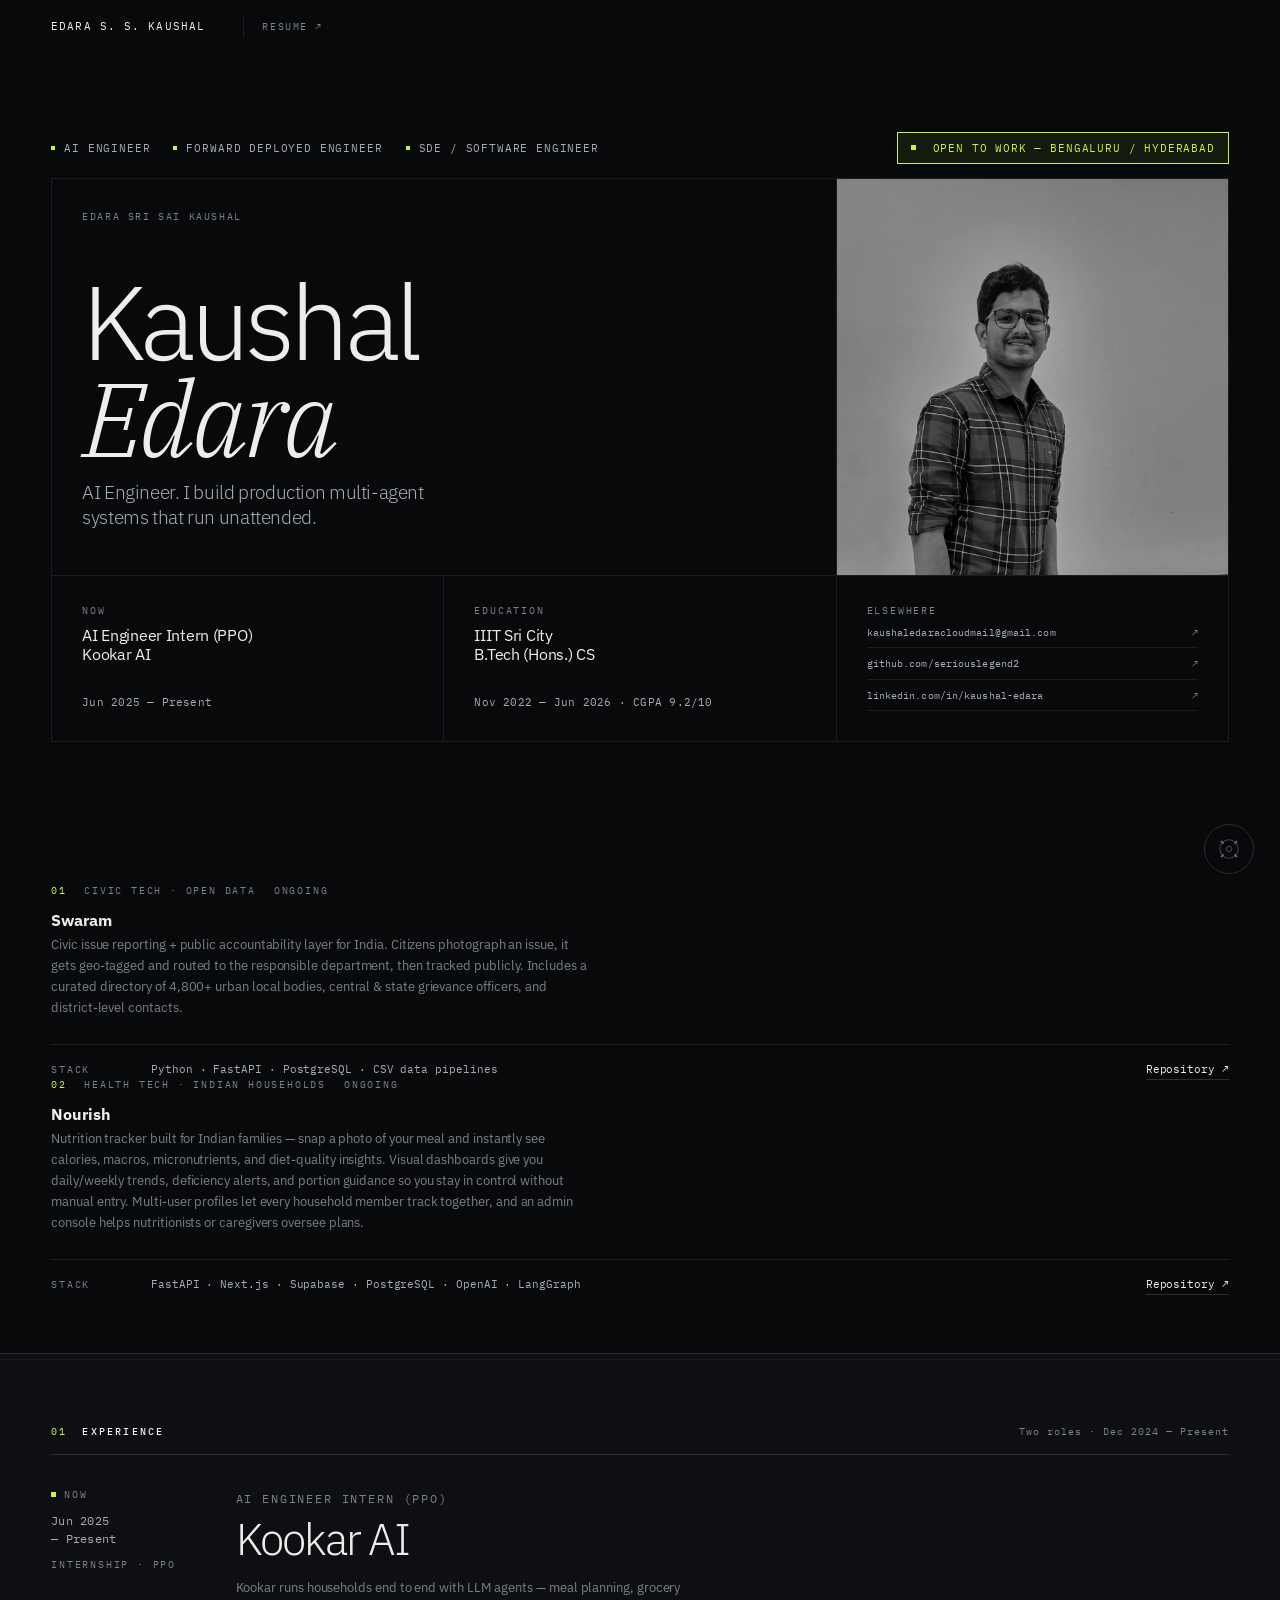
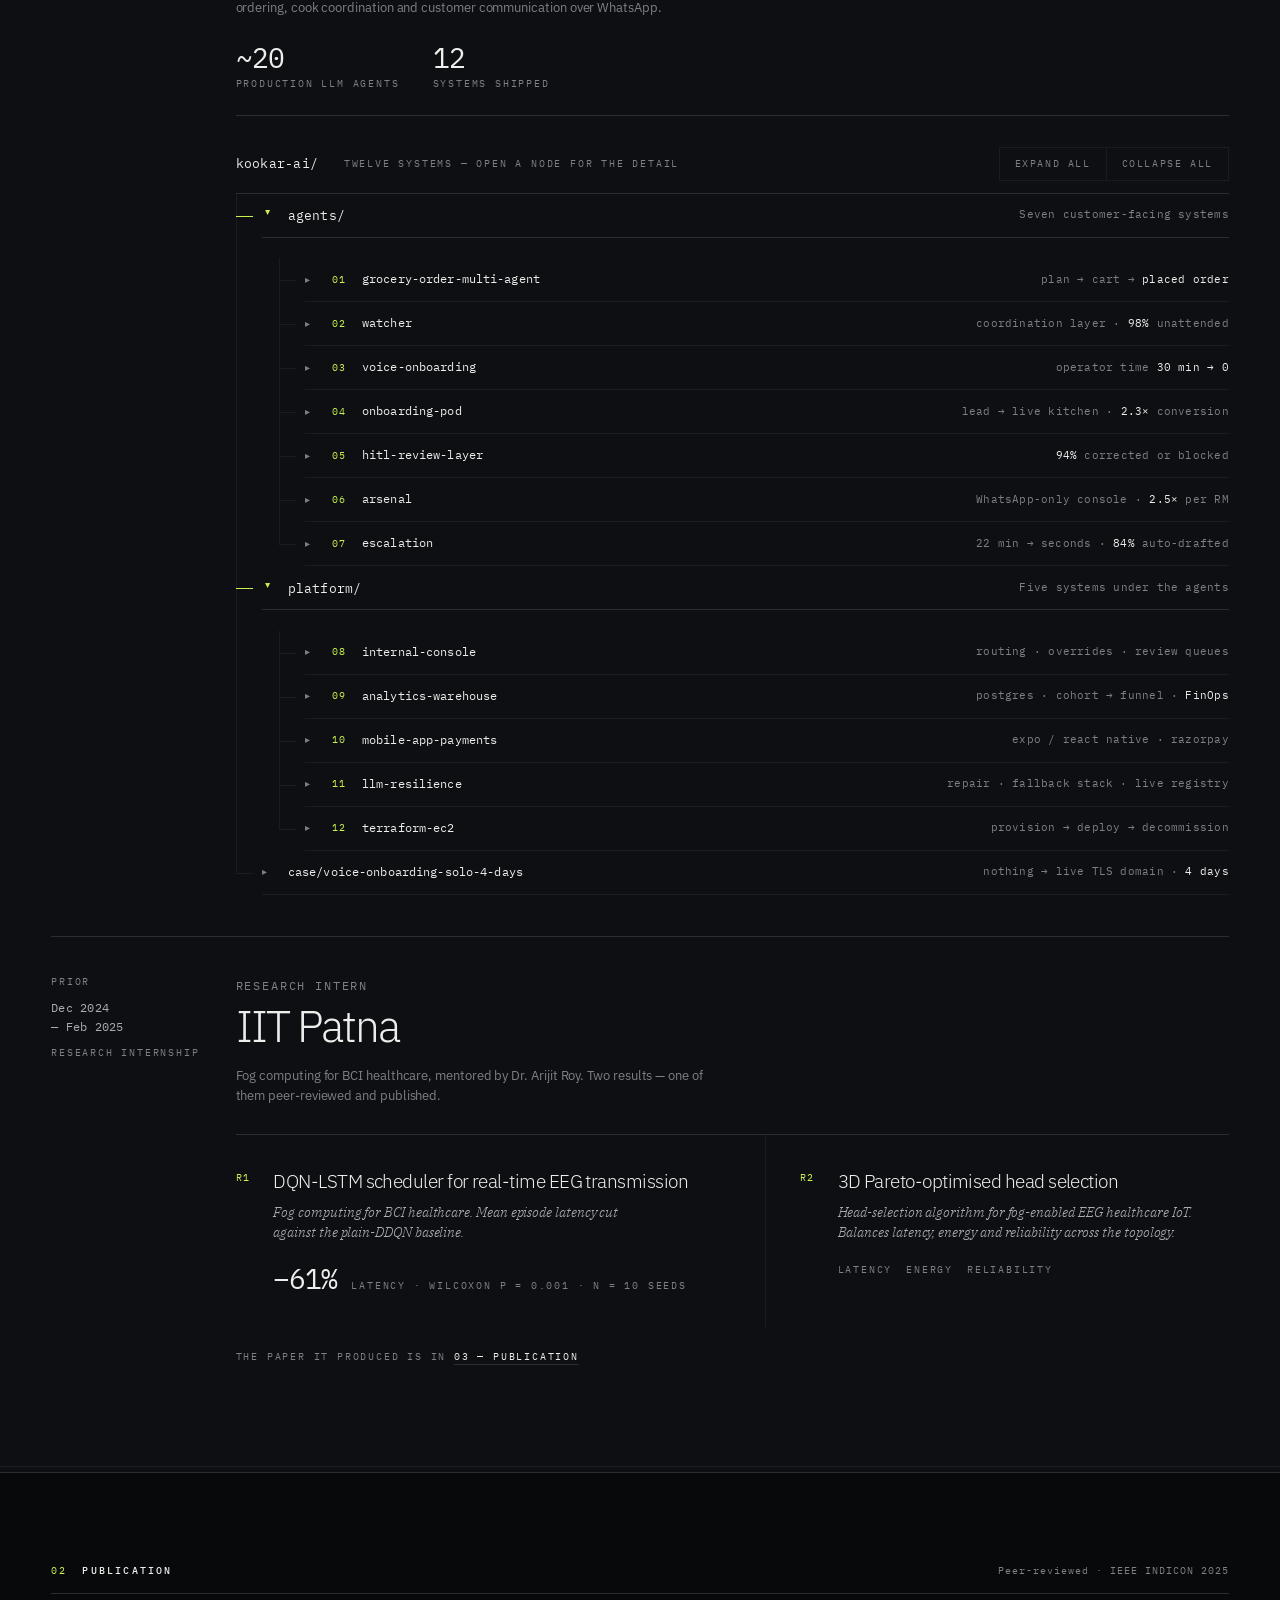
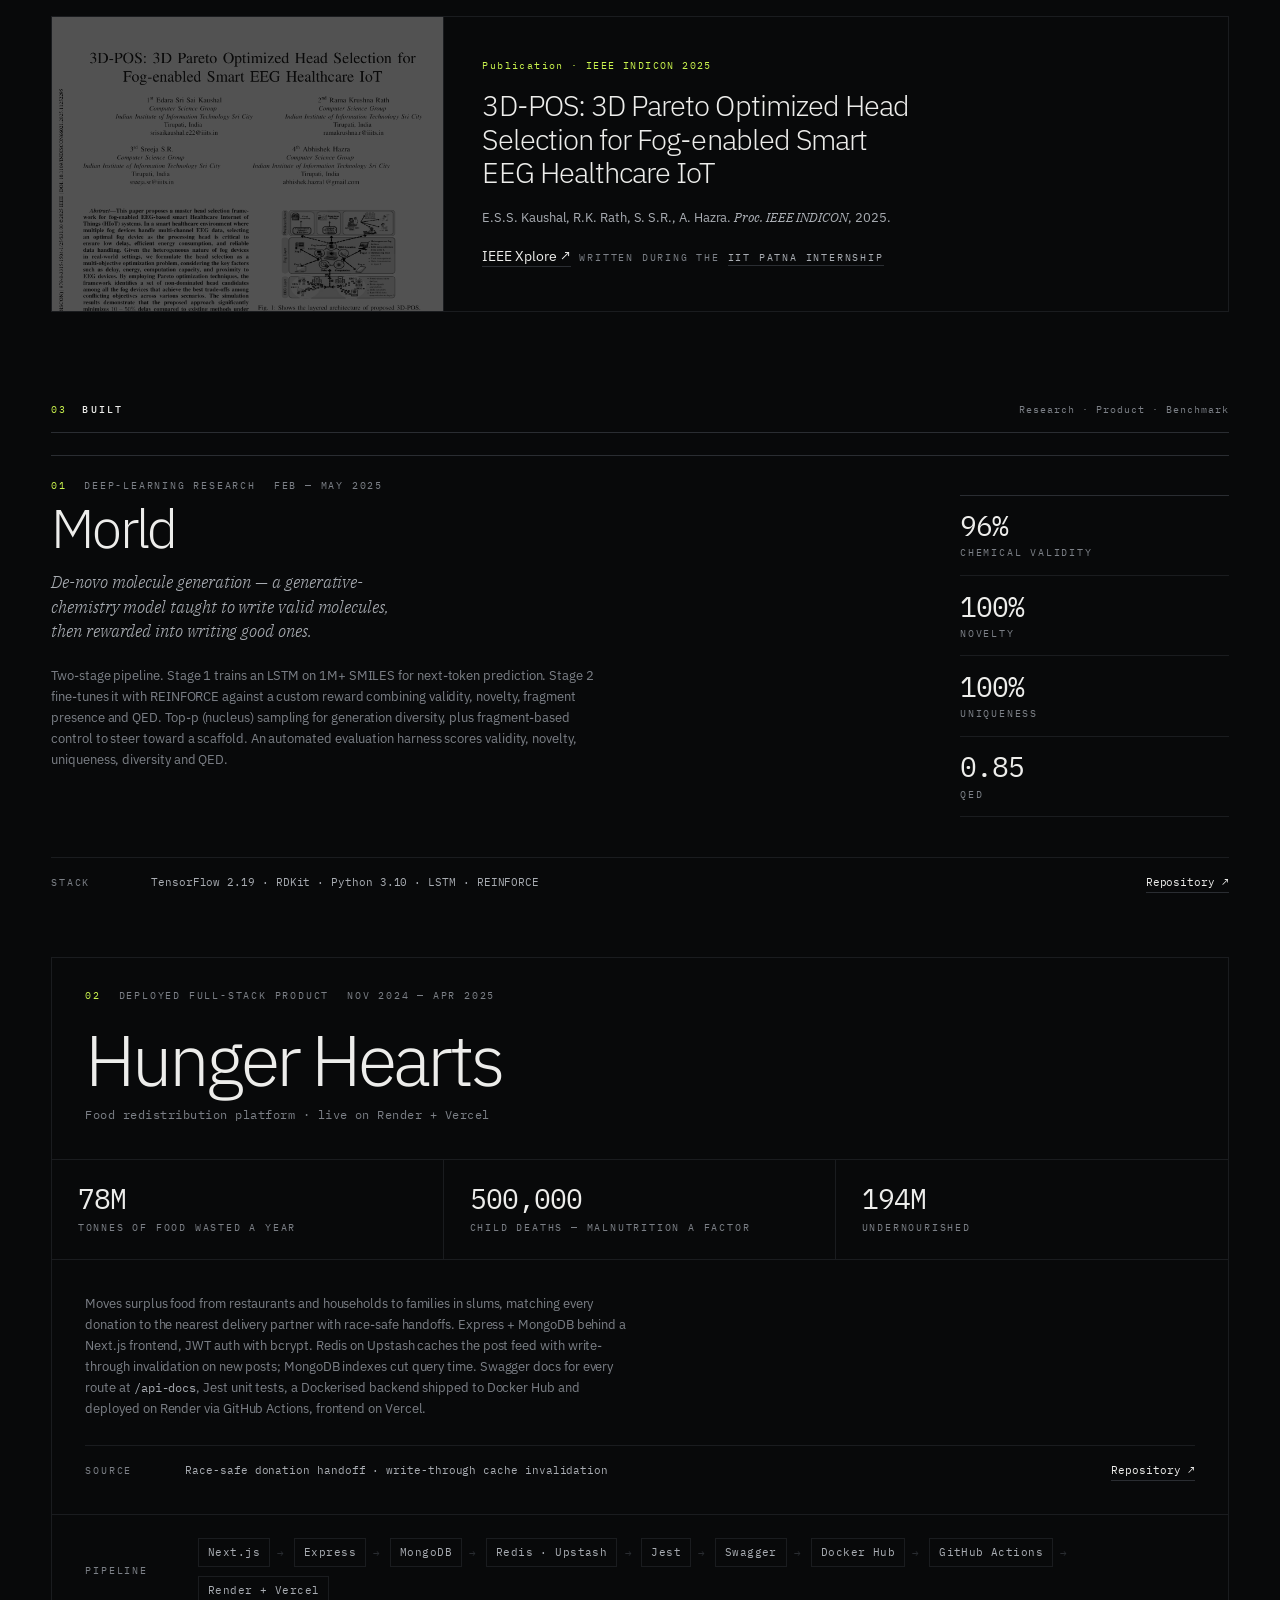
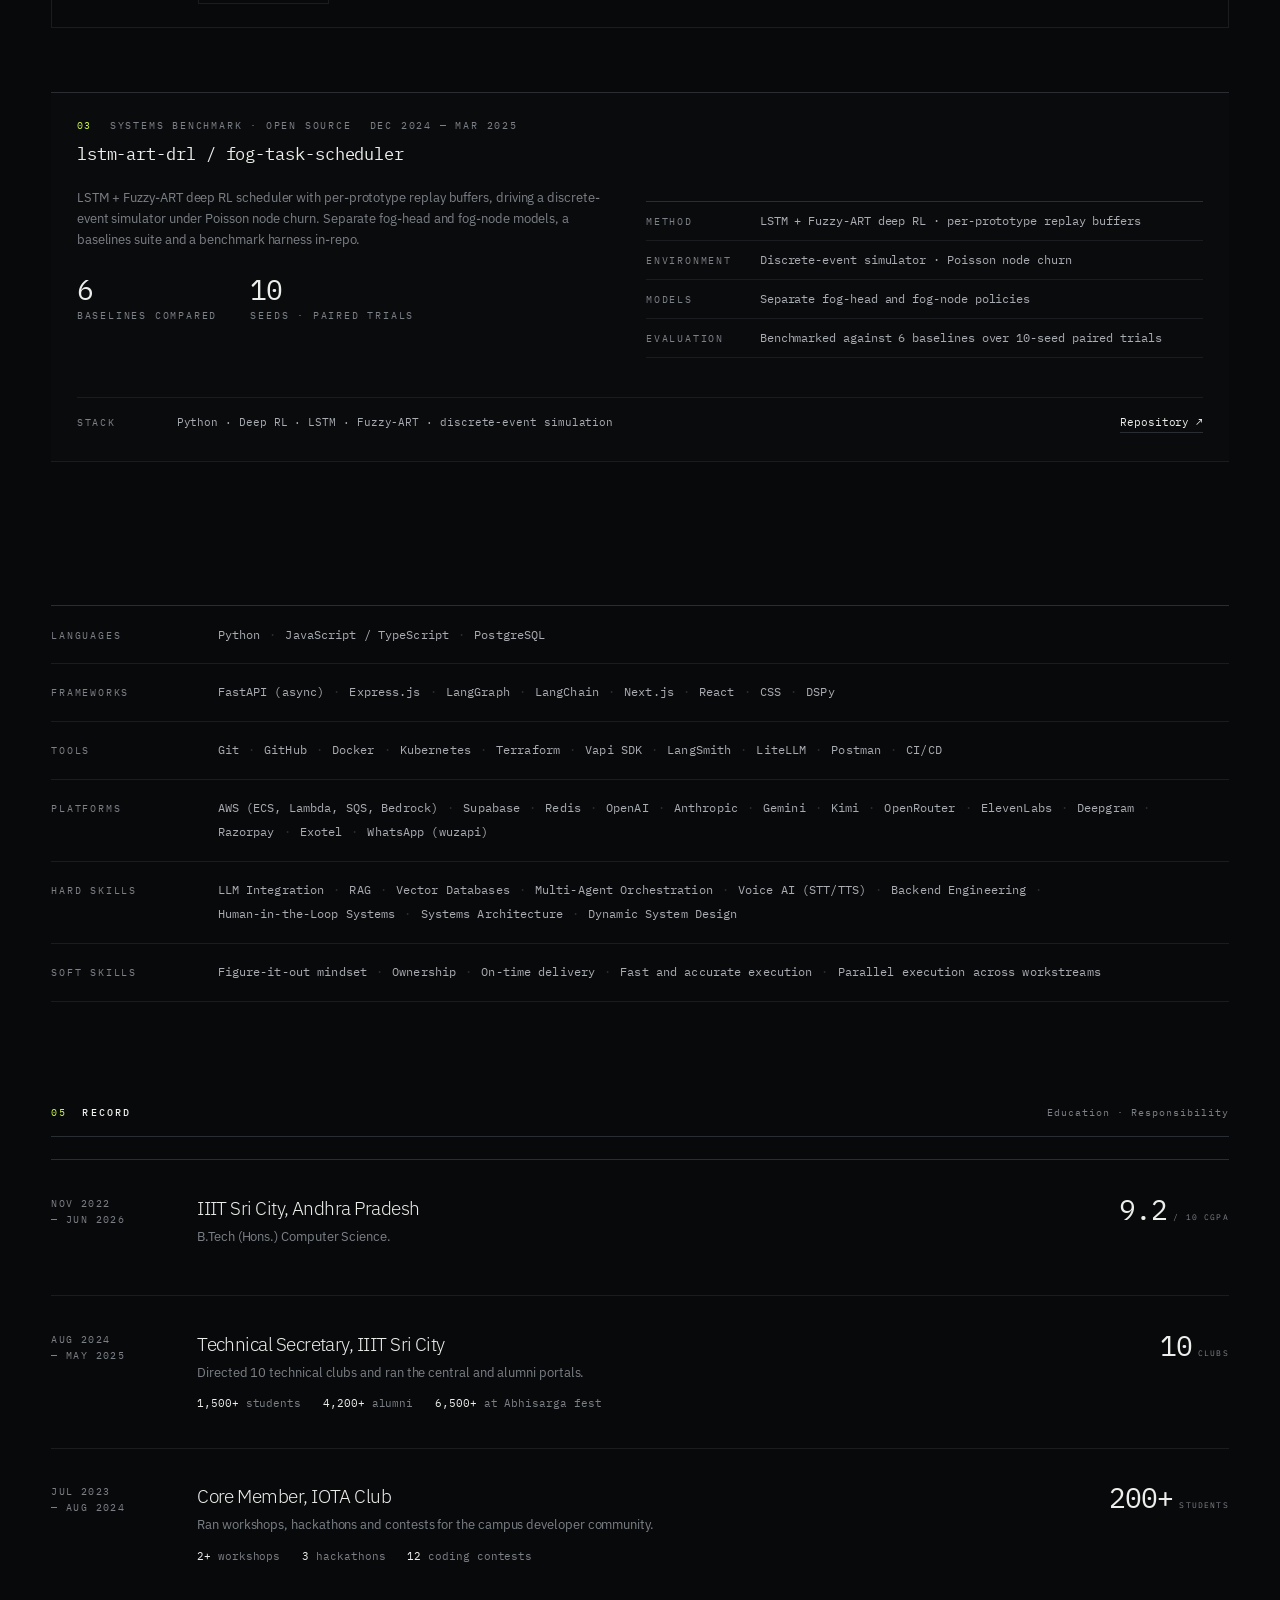
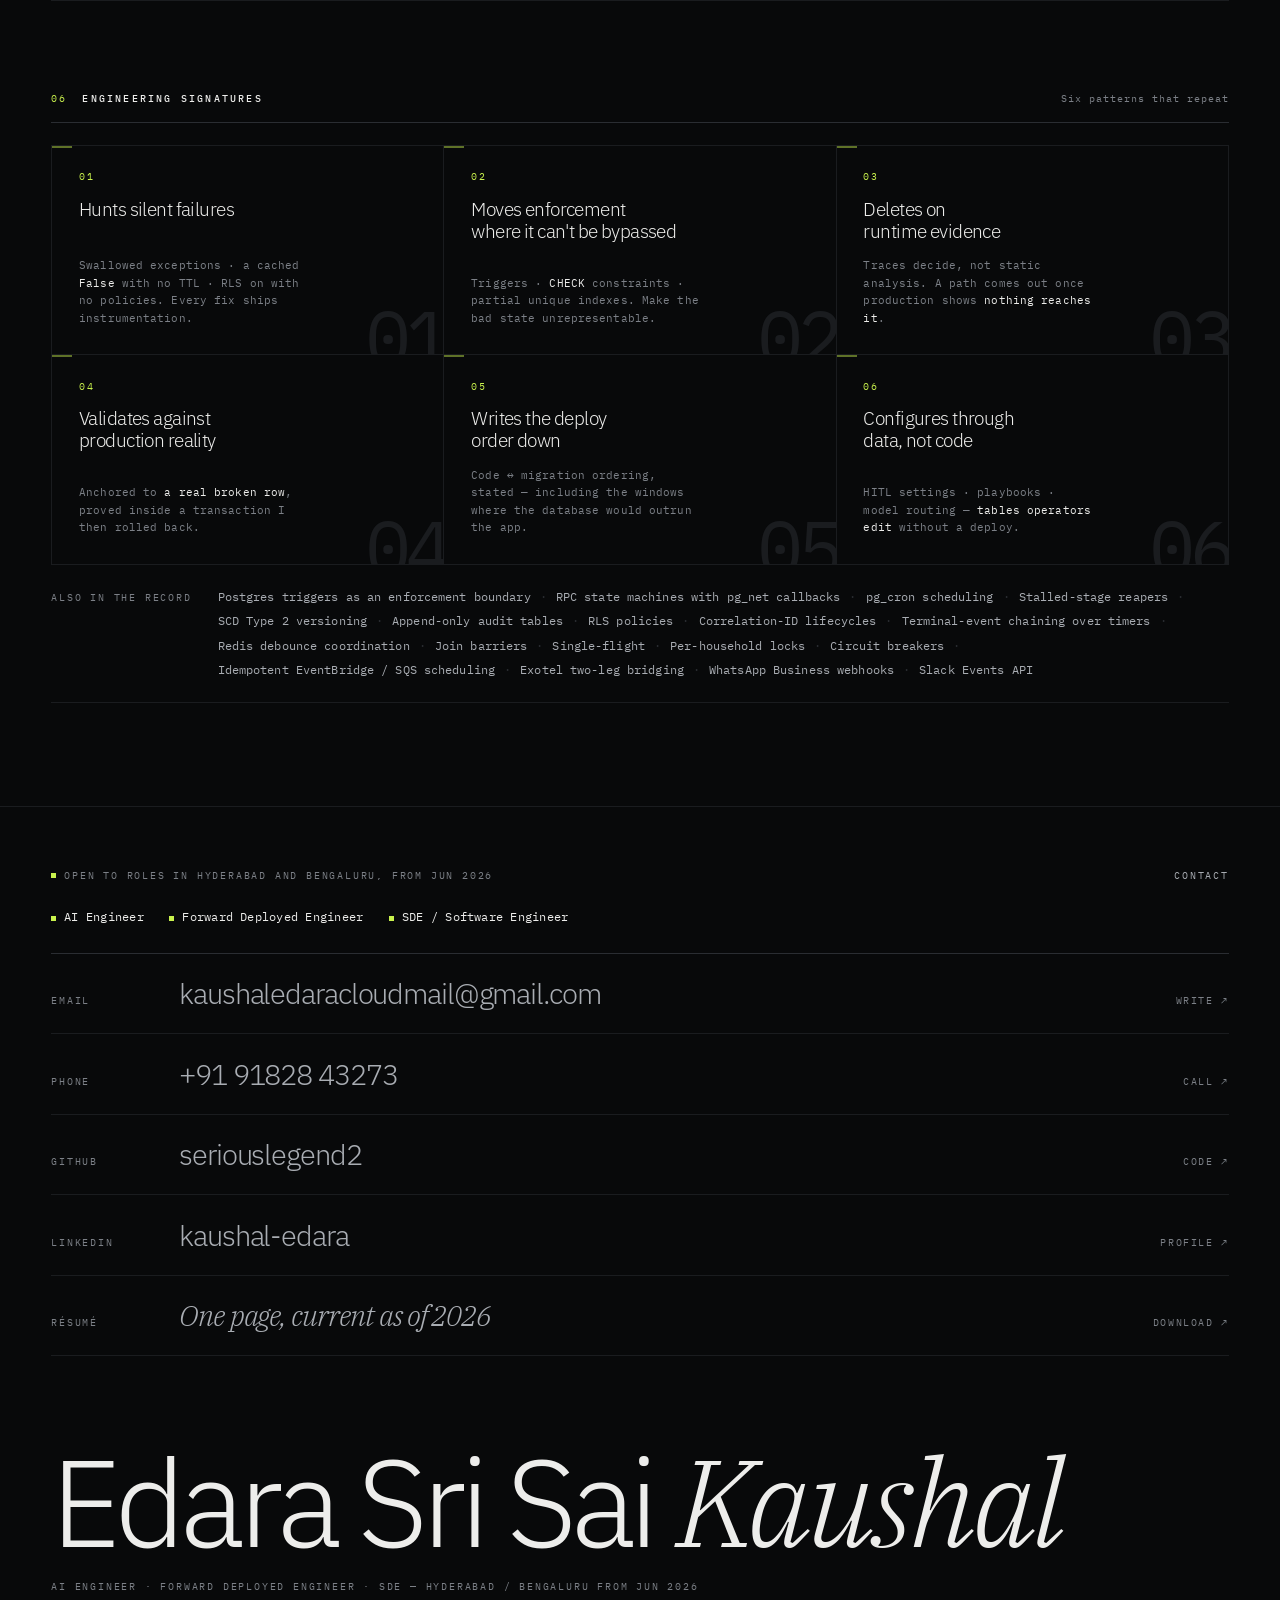
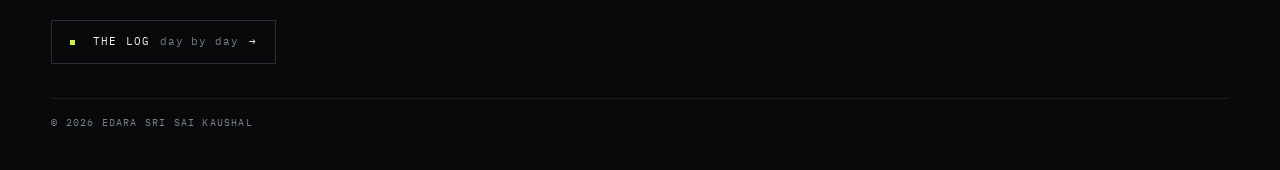
==== commit 5d588c23: "Rewrite Nourish description with business impact for Indian households" ====
--- a/index.html
+++ b/index.html
@@ -127,11 +127,11 @@
           <article class="proj" id="p-nourish" data-reveal>
             <div class="proj__head">
               <span class="proj__idx">02</span>
-              <span class="label">Health tech · Multi‑tenant SaaS</span>
+              <span class="label">Health tech · Indian households</span>
               <span class="label">Ongoing</span>
             </div>
-            <h3 class="proj__title">Nourish (Nutrient Tracker)</h3>
-            <p class="proj__body">Multi‑user nutrition tracker with a FastAPI backend, a mobile‑first Next.js customer app, an internal admin dashboard, Supabase Auth + PostgreSQL, and optional OpenAI/LangSmith agents for chat, voice, image and PDF meal logging.</p>
+            <h3 class="proj__title">Nourish</h3>
+            <p class="proj__body">Nutrition tracker built for Indian families — snap a photo of your meal and instantly see calories, macros, micronutrients, and diet‑quality insights. Visual dashboards give you daily/weekly trends, deficiency alerts, and portion guidance so you stay in control without manual entry. Multi‑user profiles let every household member track together, and an admin console helps nutritionists or caregivers oversee plans.</p>
             <p class="proj__foot"><span class="label">Stack</span><span>FastAPI · Next.js · Supabase · PostgreSQL · OpenAI · LangGraph</span><a class="link" href="https://github.com/seriouslegend2/nutrient-tracker" target="_blank" rel="noopener">Repository ↗</a></p>
           </article>
         </div>
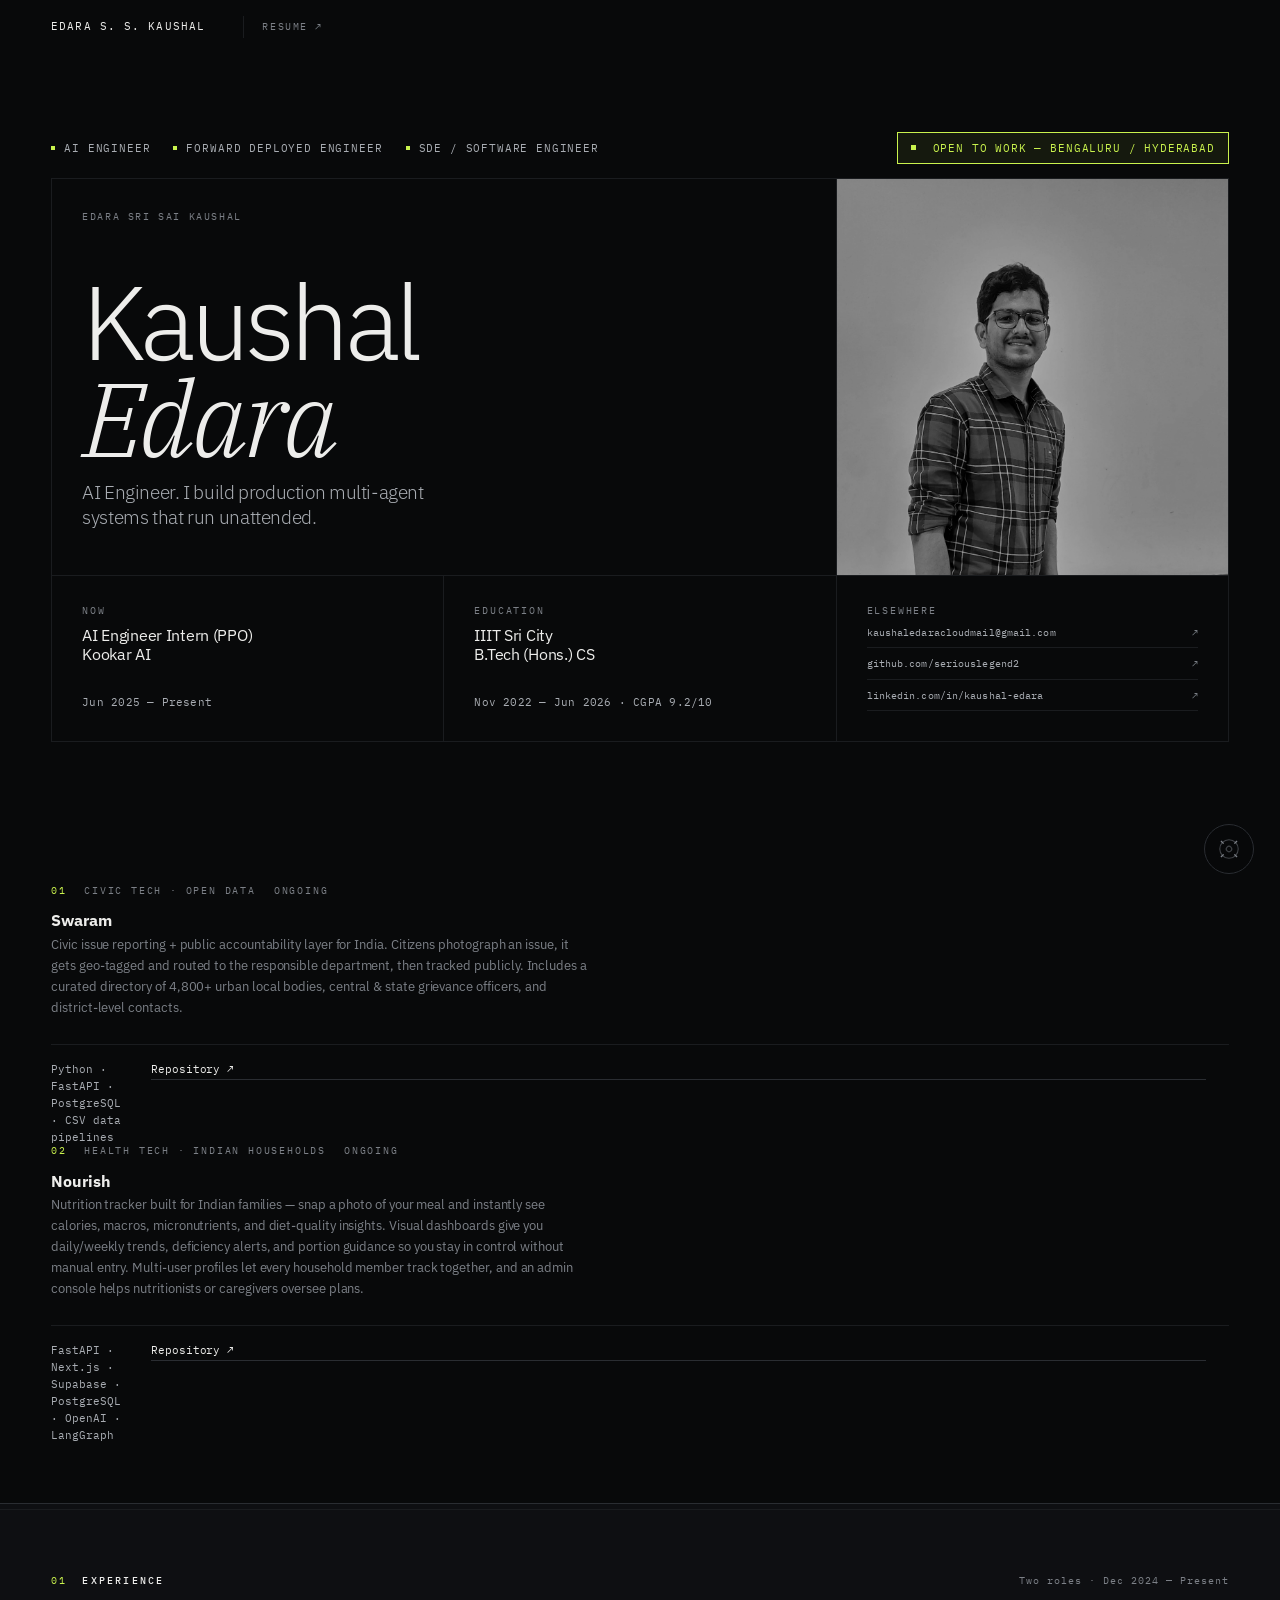
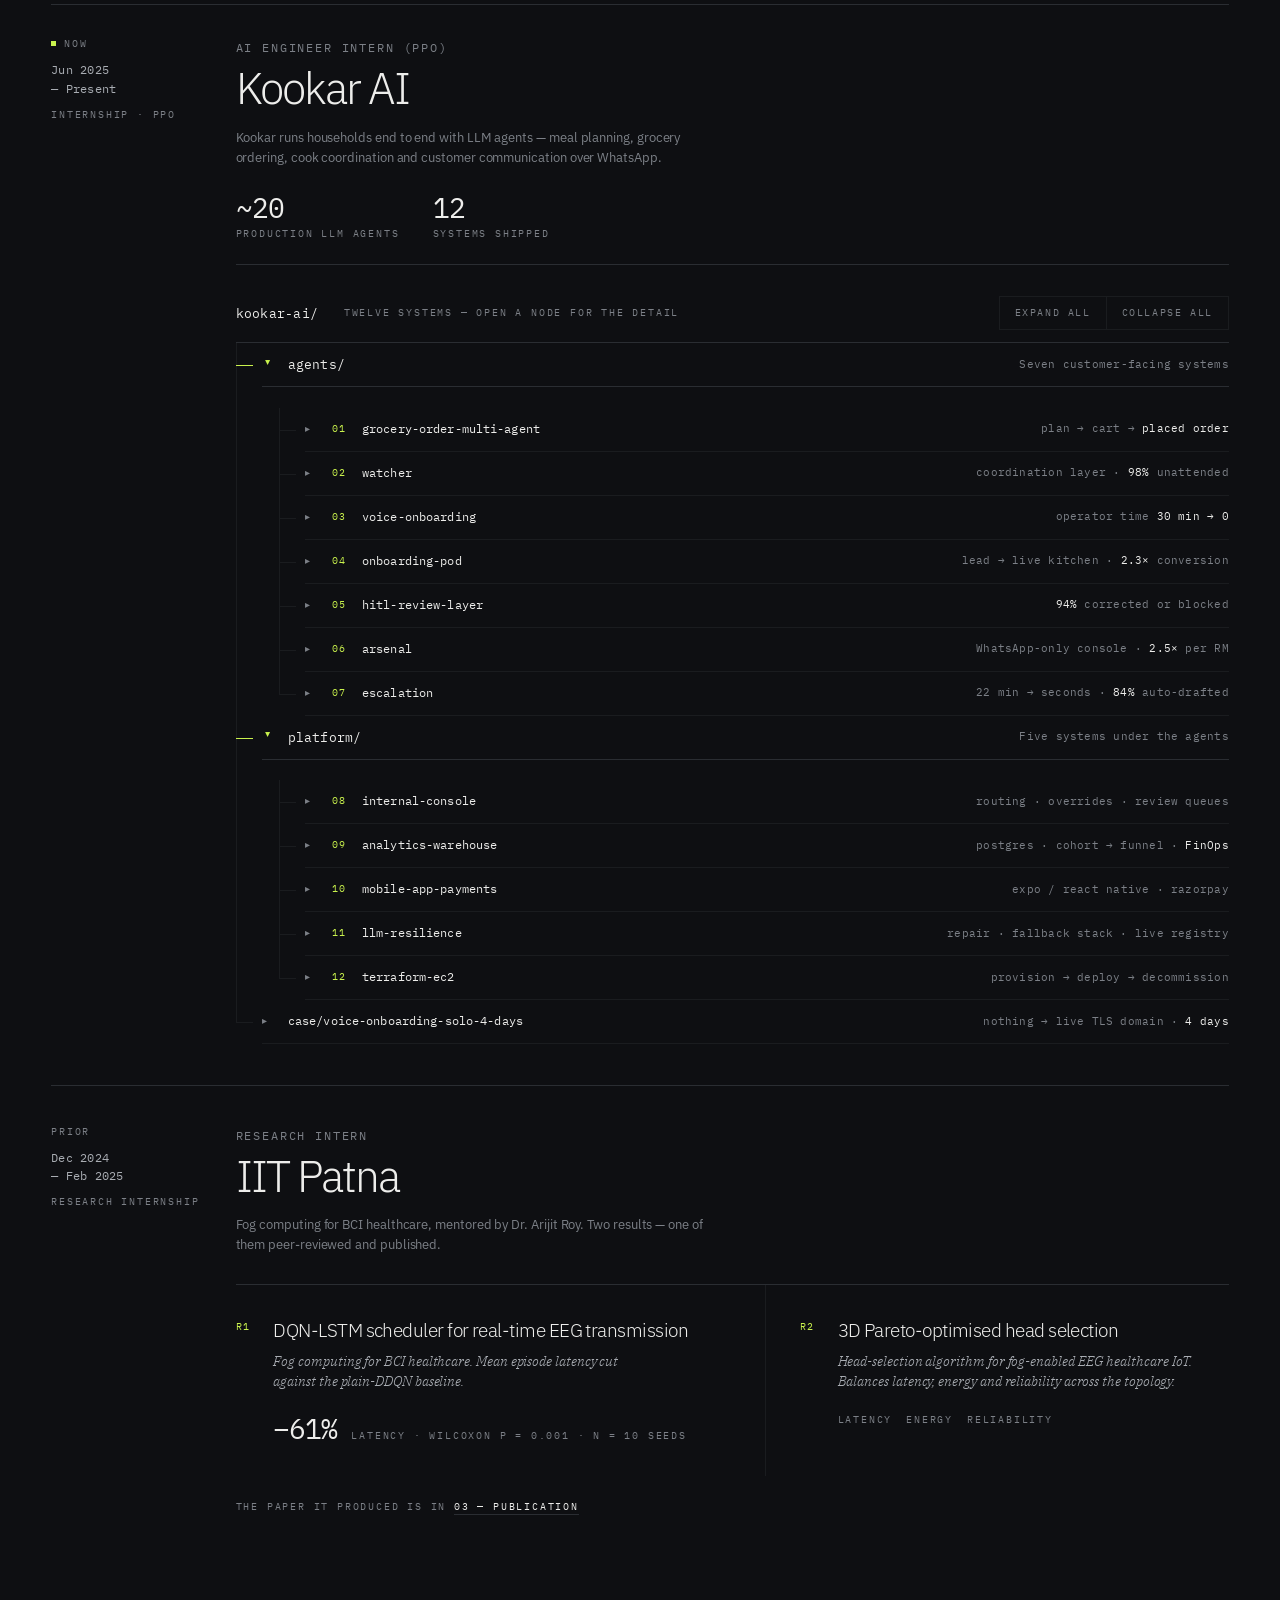
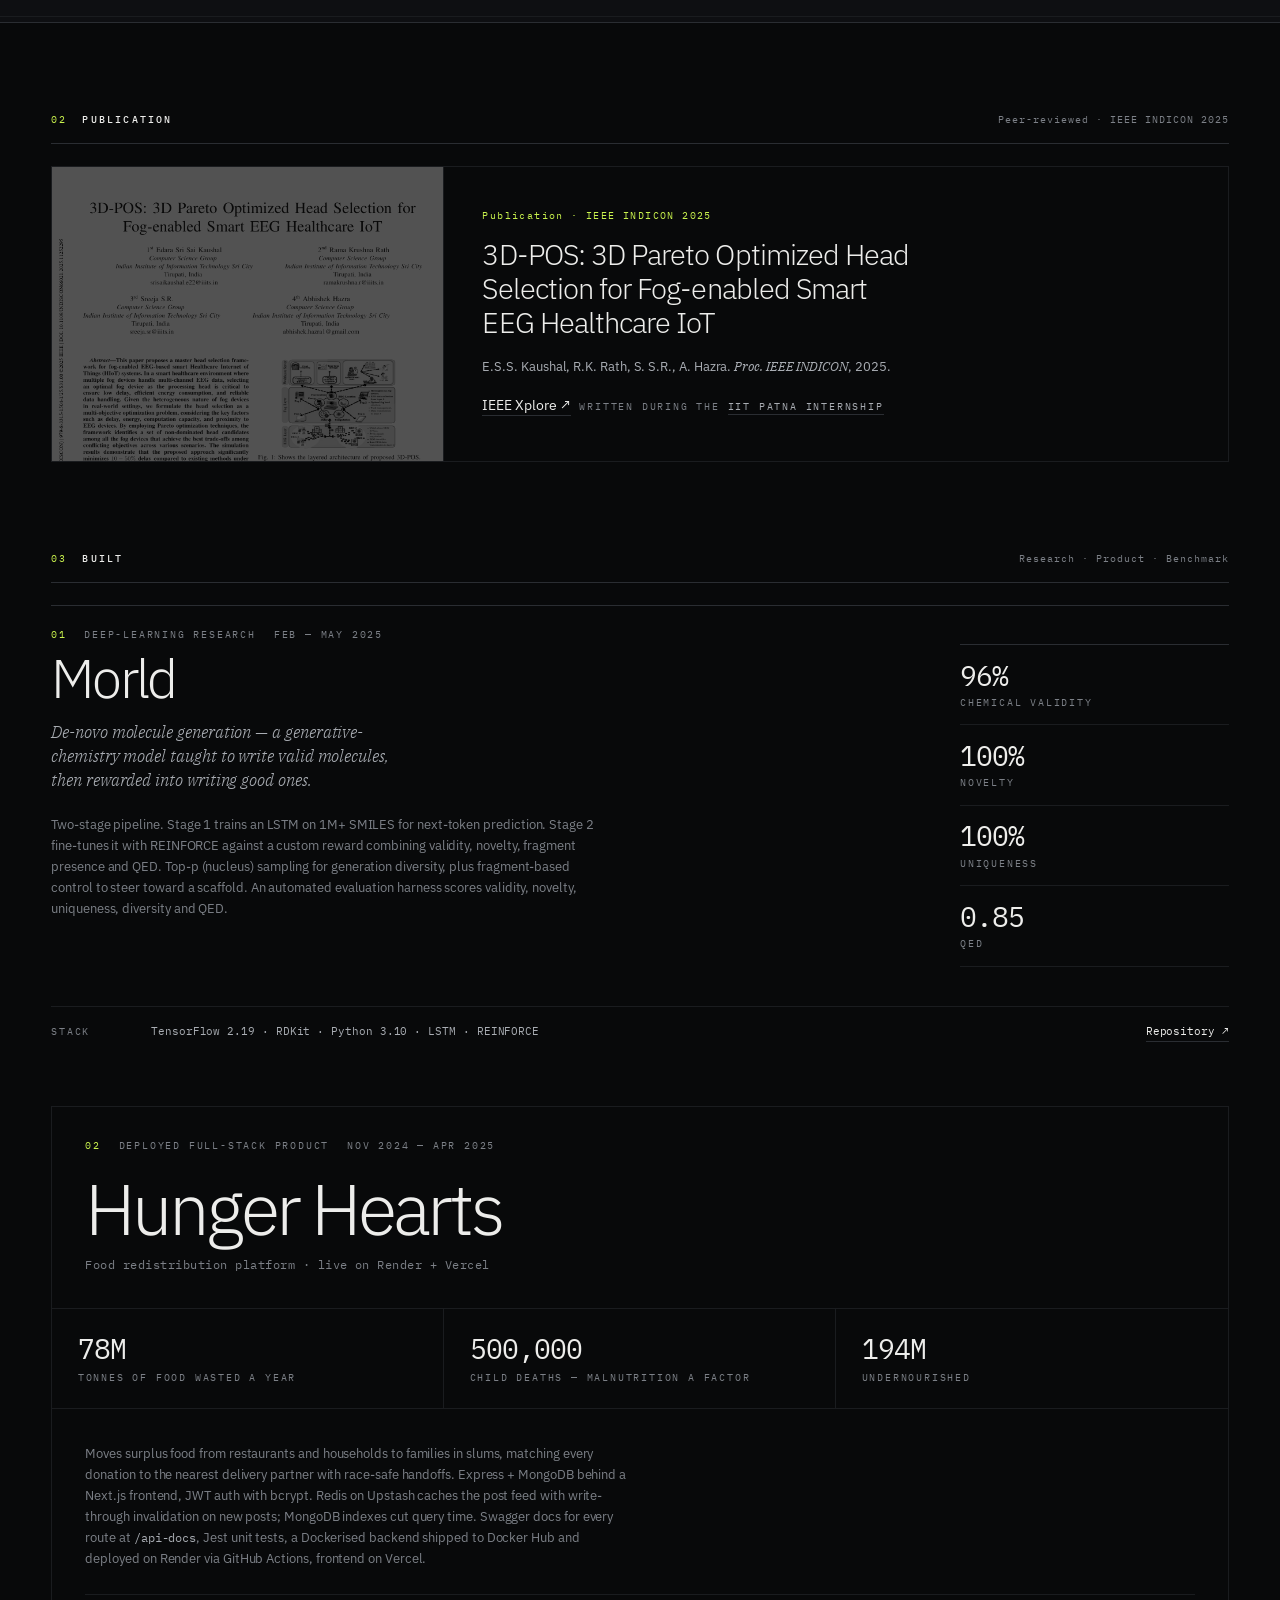
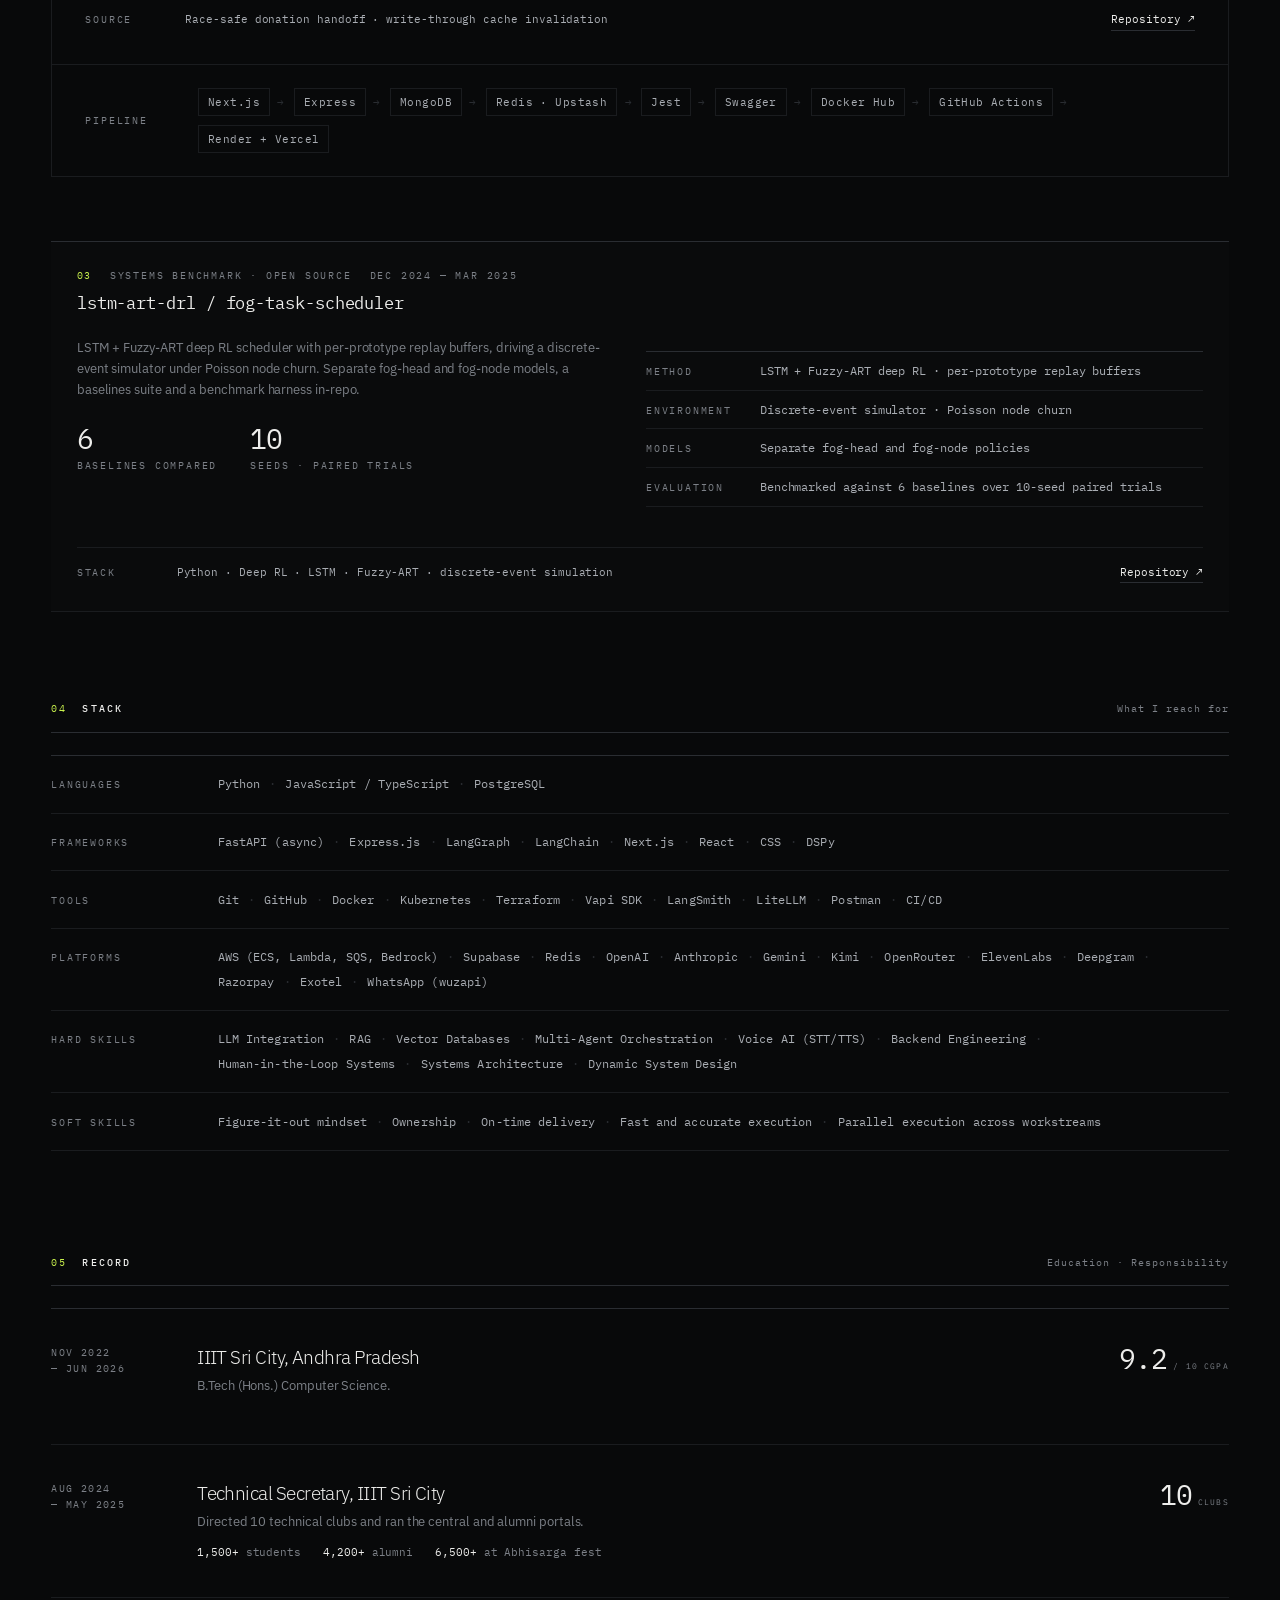
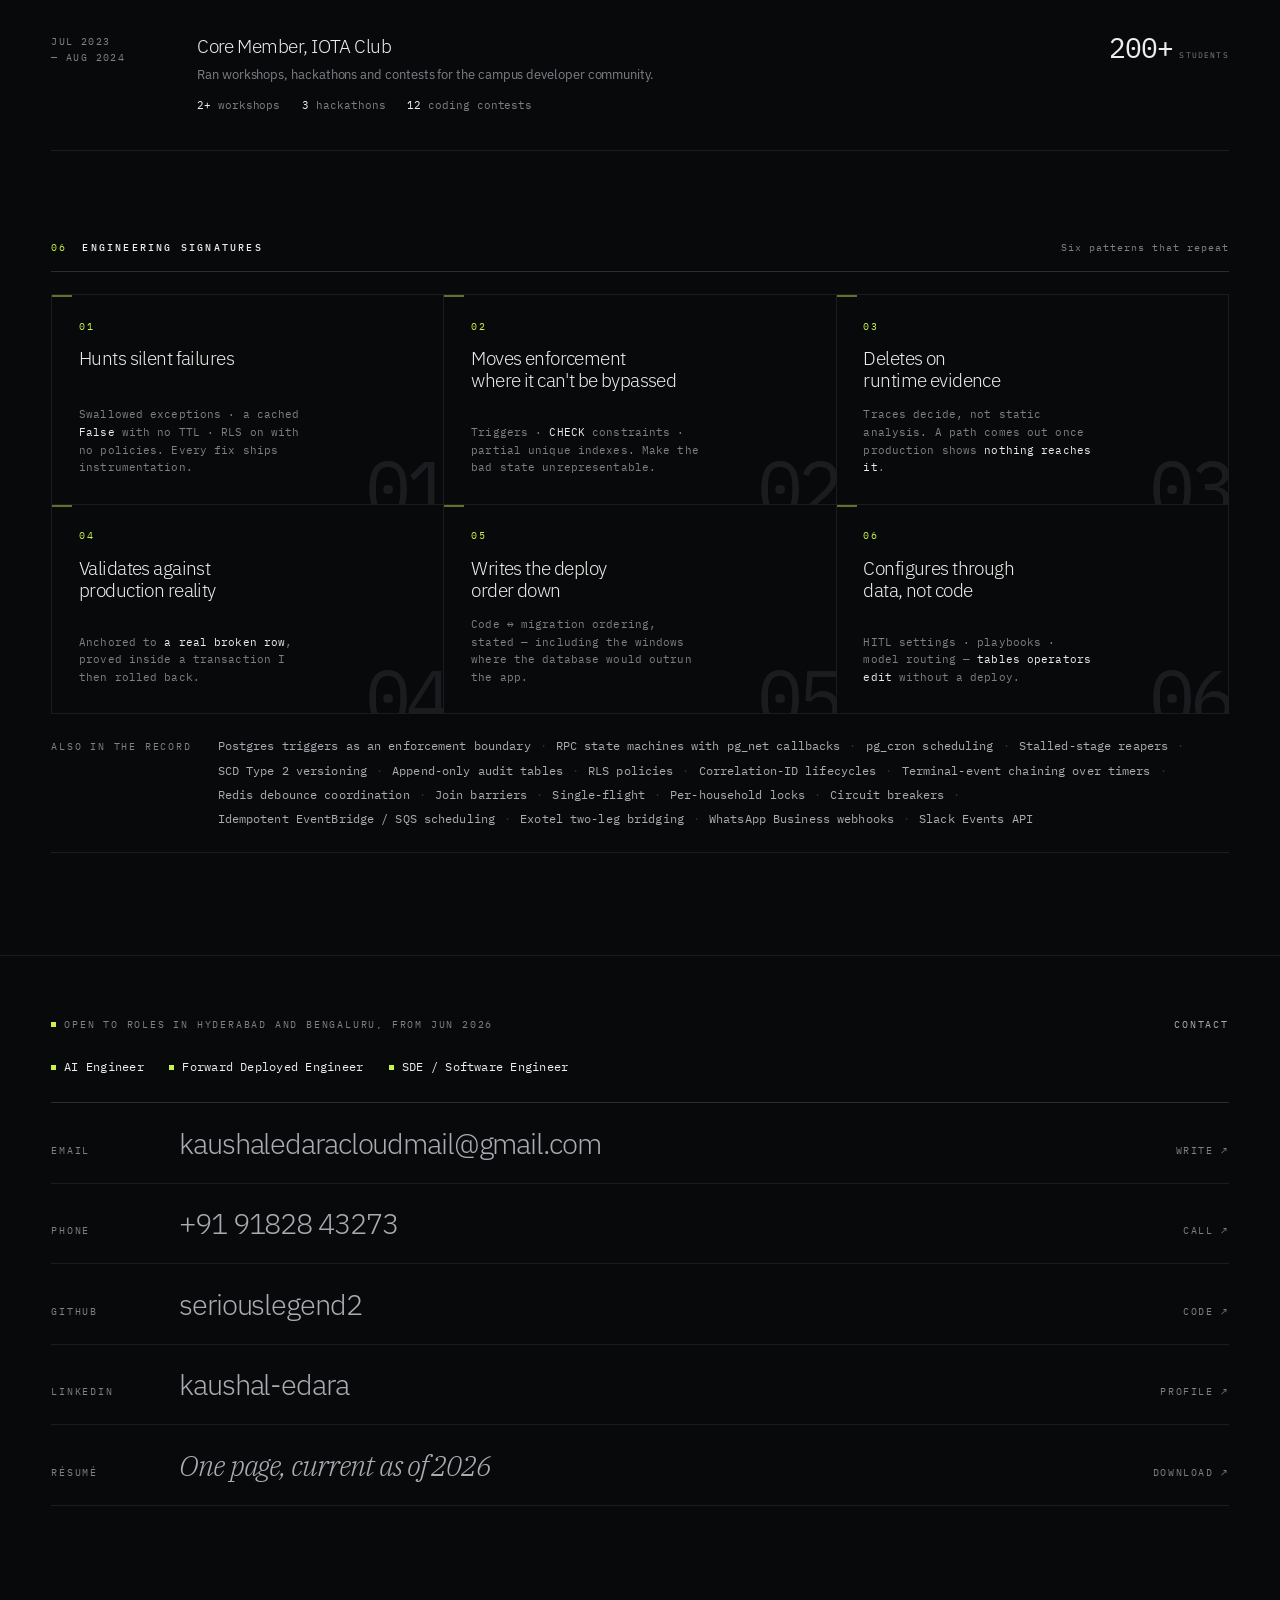
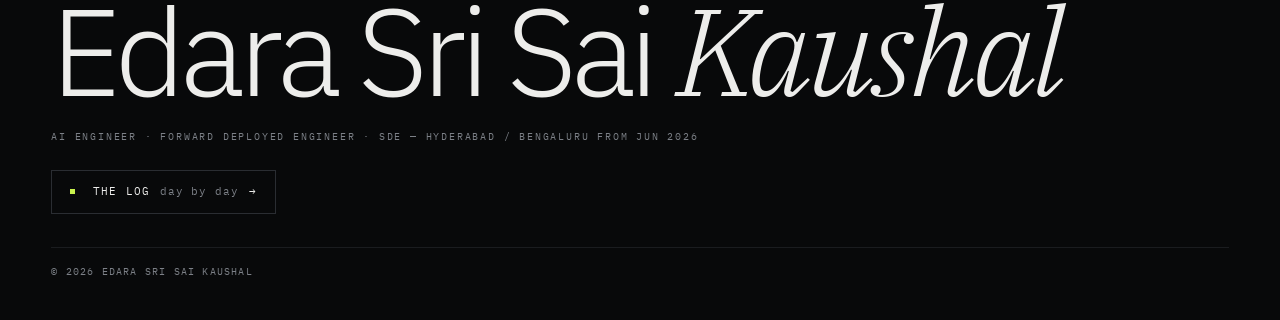
==== commit c6c87faa: "Remove Stack label from Building now project footers" ====
--- a/index.html
+++ b/index.html
@@ -121,7 +121,7 @@
             </div>
             <h3 class="proj__title">Swaram</h3>
             <p class="proj__body">Civic issue reporting + public accountability layer for India. Citizens photograph an issue, it gets geo‑tagged and routed to the responsible department, then tracked publicly. Includes a curated directory of 4,800+ urban local bodies, central & state grievance officers, and district‑level contacts.</p>
-            <p class="proj__foot"><span class="label">Stack</span><span>Python · FastAPI · PostgreSQL · CSV data pipelines</span><a class="link" href="https://github.com/GrindXXX/swaram" target="_blank" rel="noopener">Repository ↗</a></p>
+            <p class="proj__foot"><span>Python · FastAPI · PostgreSQL · CSV data pipelines</span><a class="link" href="https://github.com/GrindXXX/swaram" target="_blank" rel="noopener">Repository ↗</a></p>
           </article>
 
           <article class="proj" id="p-nourish" data-reveal>
@@ -132,7 +132,7 @@
             </div>
             <h3 class="proj__title">Nourish</h3>
             <p class="proj__body">Nutrition tracker built for Indian families — snap a photo of your meal and instantly see calories, macros, micronutrients, and diet‑quality insights. Visual dashboards give you daily/weekly trends, deficiency alerts, and portion guidance so you stay in control without manual entry. Multi‑user profiles let every household member track together, and an admin console helps nutritionists or caregivers oversee plans.</p>
-            <p class="proj__foot"><span class="label">Stack</span><span>FastAPI · Next.js · Supabase · PostgreSQL · OpenAI · LangGraph</span><a class="link" href="https://github.com/seriouslegend2/nutrient-tracker" target="_blank" rel="noopener">Repository ↗</a></p>
+            <p class="proj__foot"><span>FastAPI · Next.js · Supabase · PostgreSQL · OpenAI · LangGraph</span><a class="link" href="https://github.com/seriouslegend2/nutrient-tracker" target="_blank" rel="noopener">Repository ↗</a></p>
           </article>
         </div>
       </div>
--- a/assets/style.css
+++ b/assets/style.css
@@ -1221,7 +1221,7 @@
 /* the shared footer — the one row all three share, so they stay one family */
 .proj__foot {
   display: grid;
-  grid-template-columns: clamp(56px, 6vw, 82px) minmax(0, 1fr) auto;
+  grid-template-columns: clamp(68px, 6vw, 90px) minmax(0, 1fr) auto;
   gap: 6px clamp(14px, 1.8vw, 30px);
   align-items: baseline;
   margin-top: clamp(16px, 2vw, 28px);
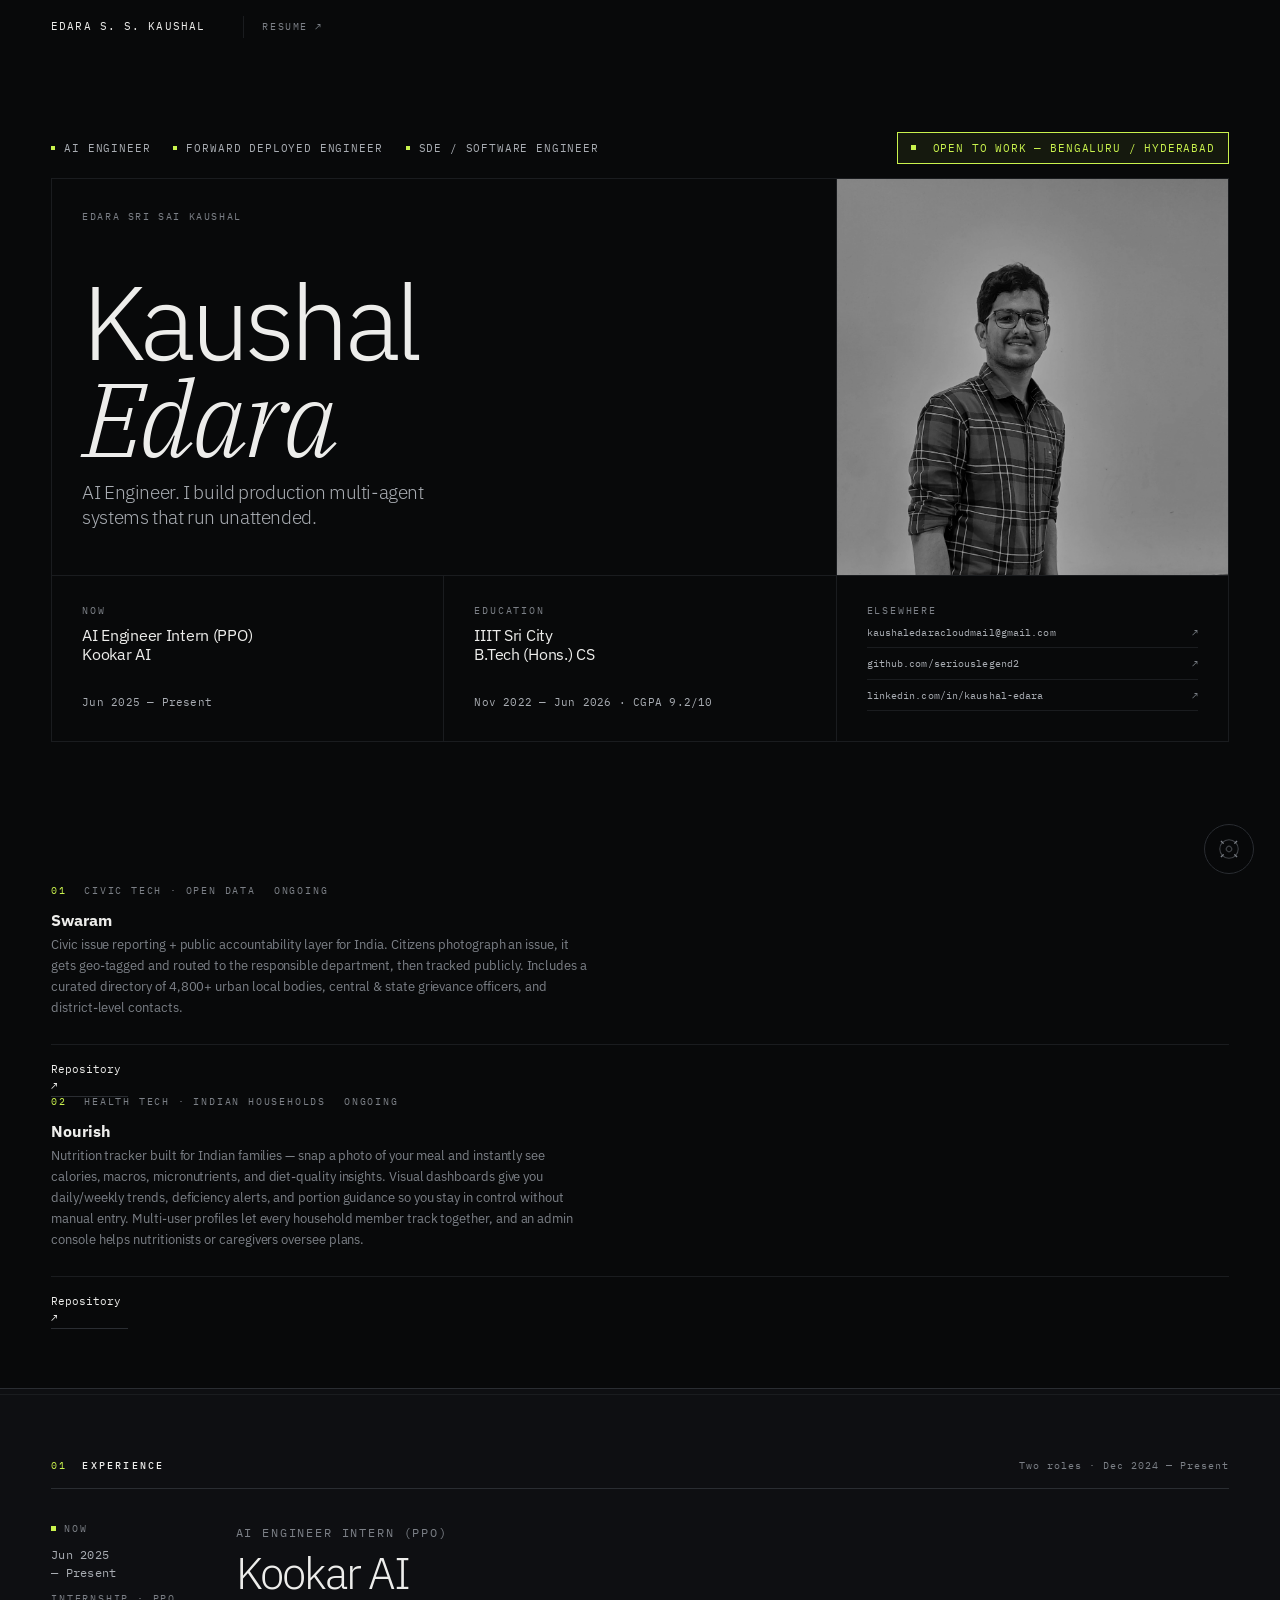
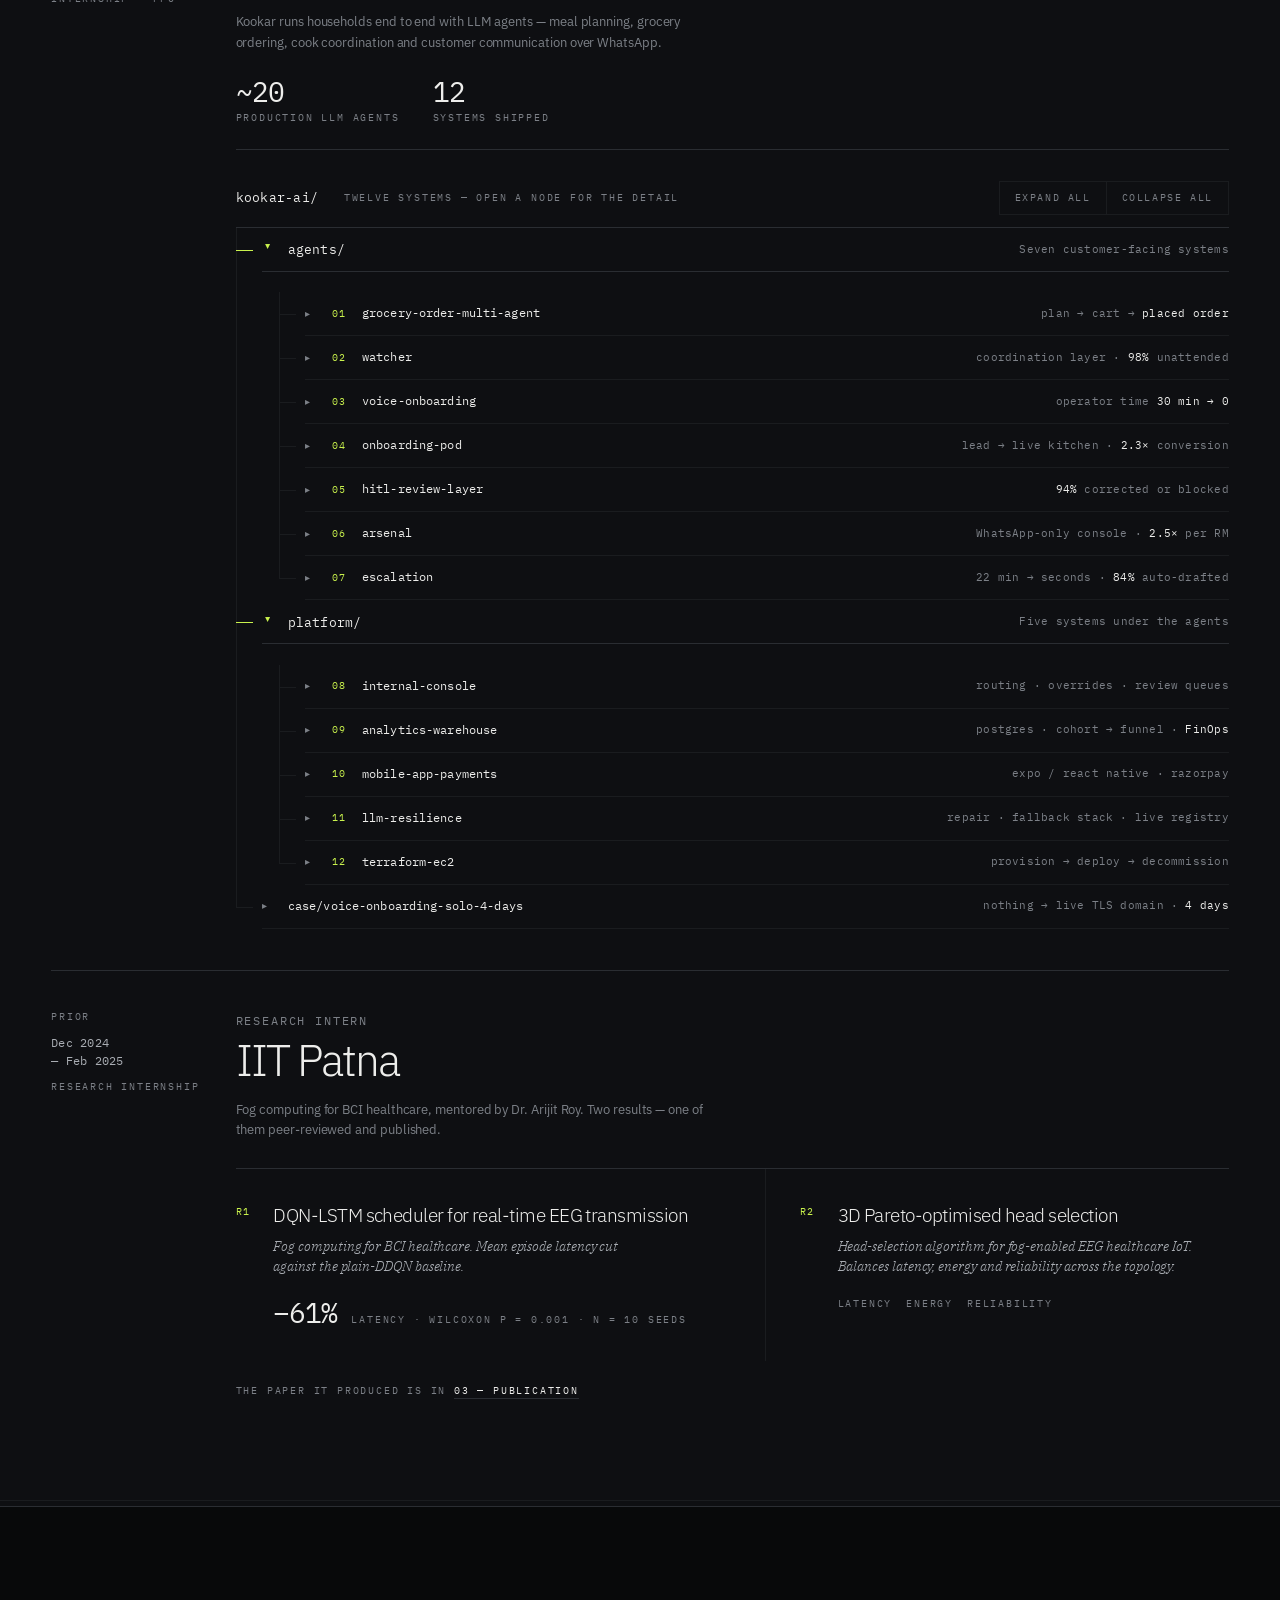
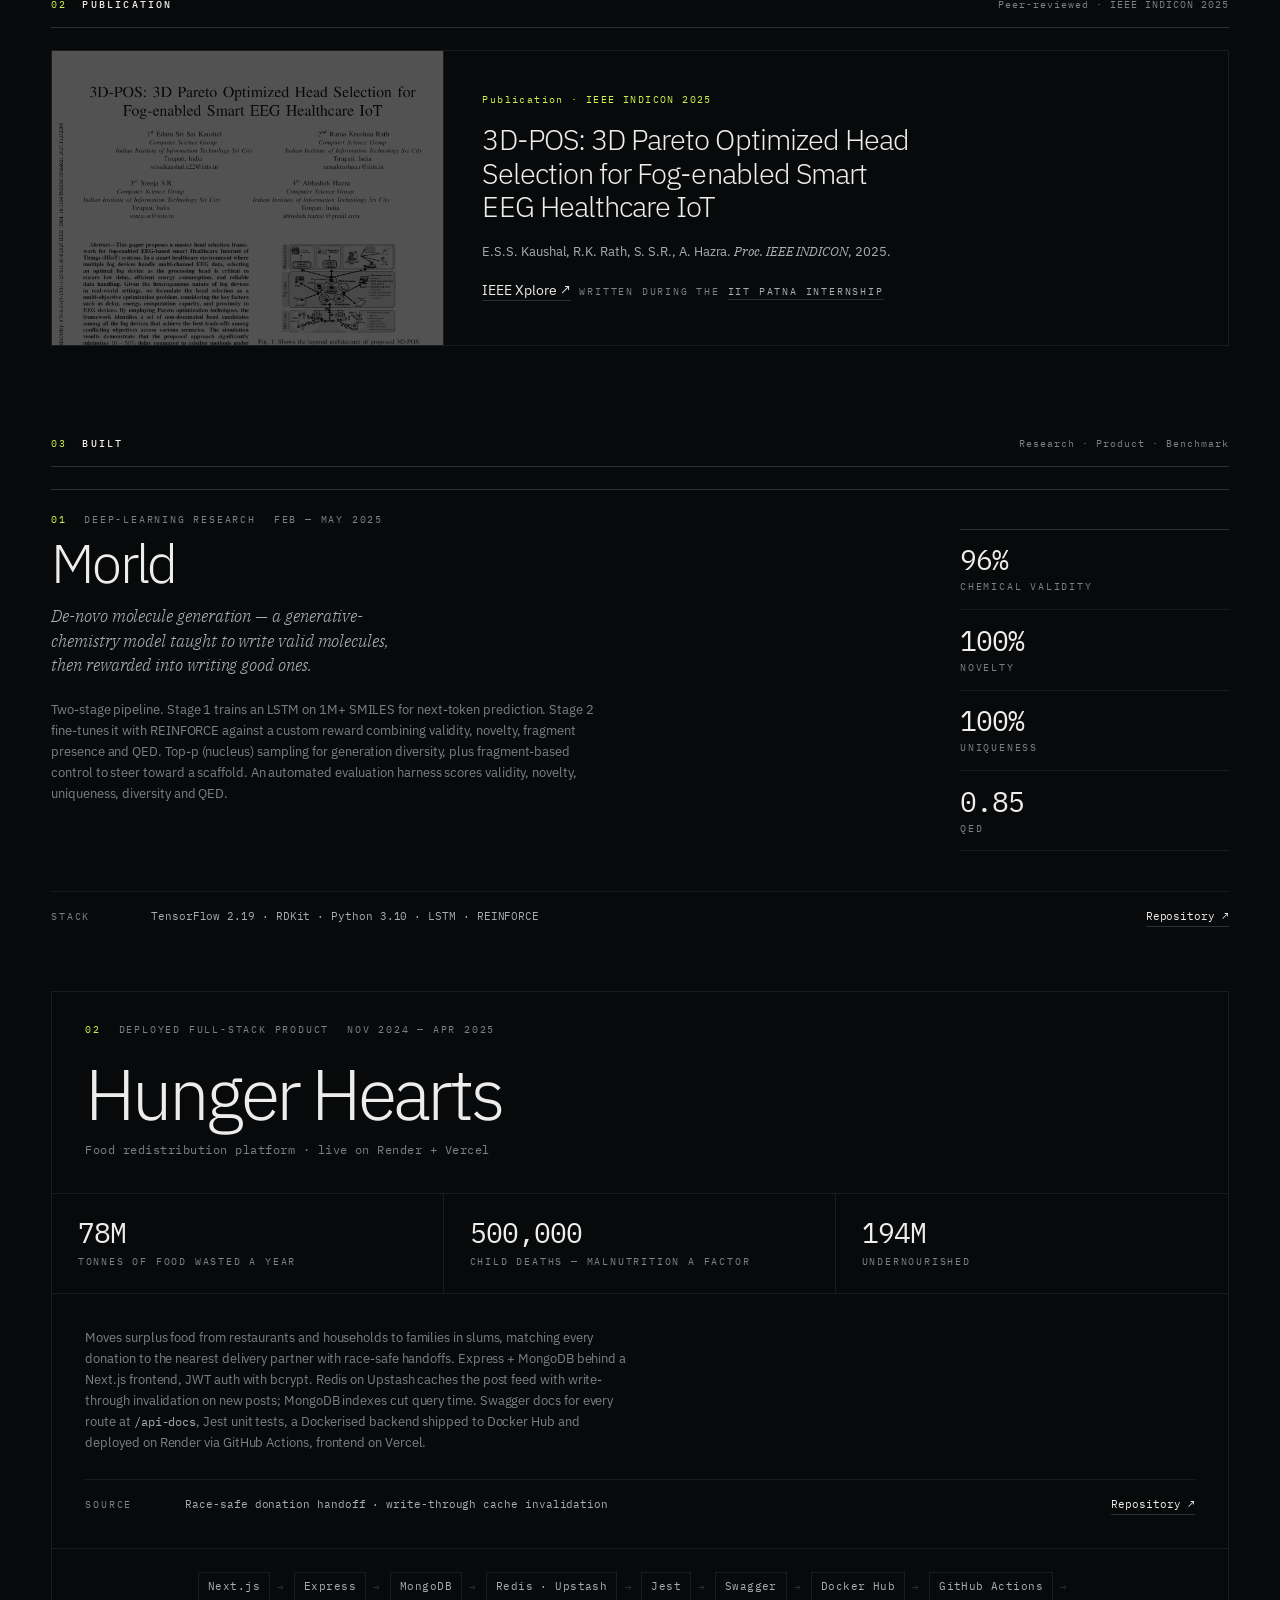
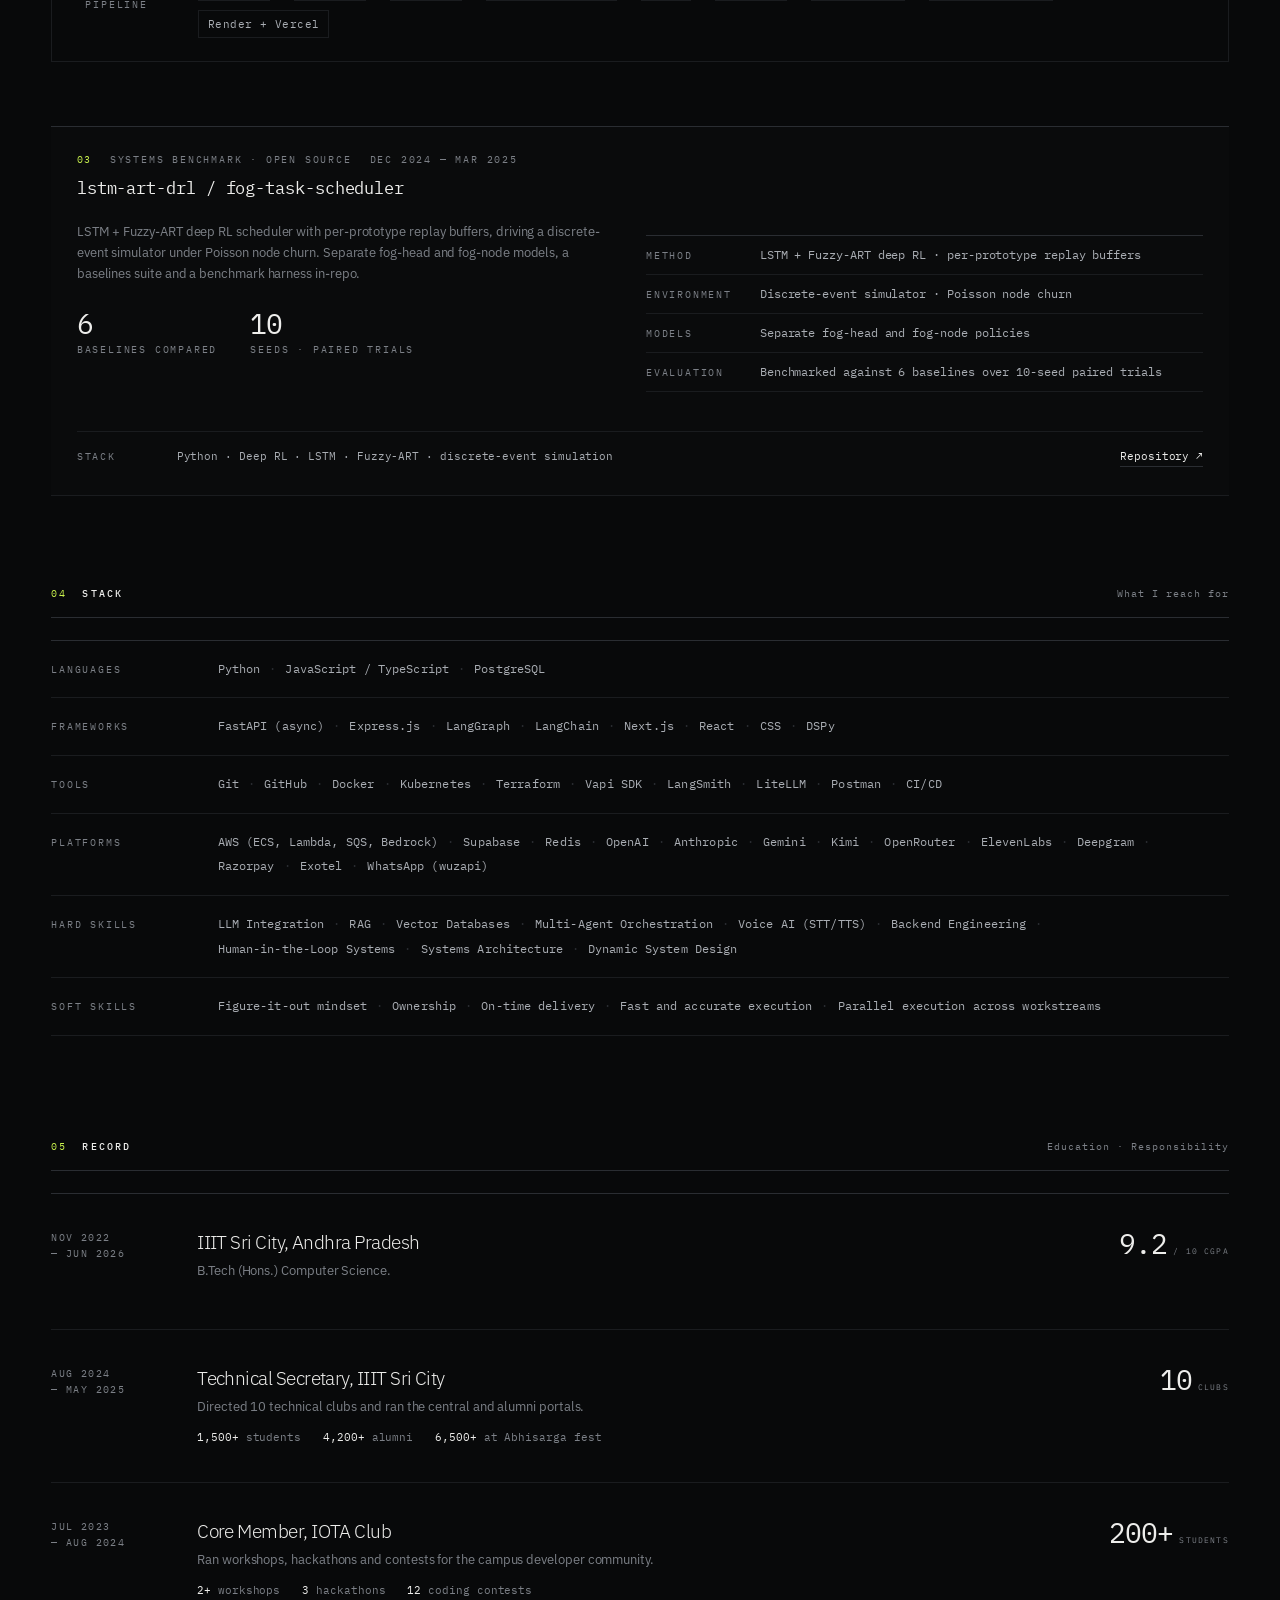
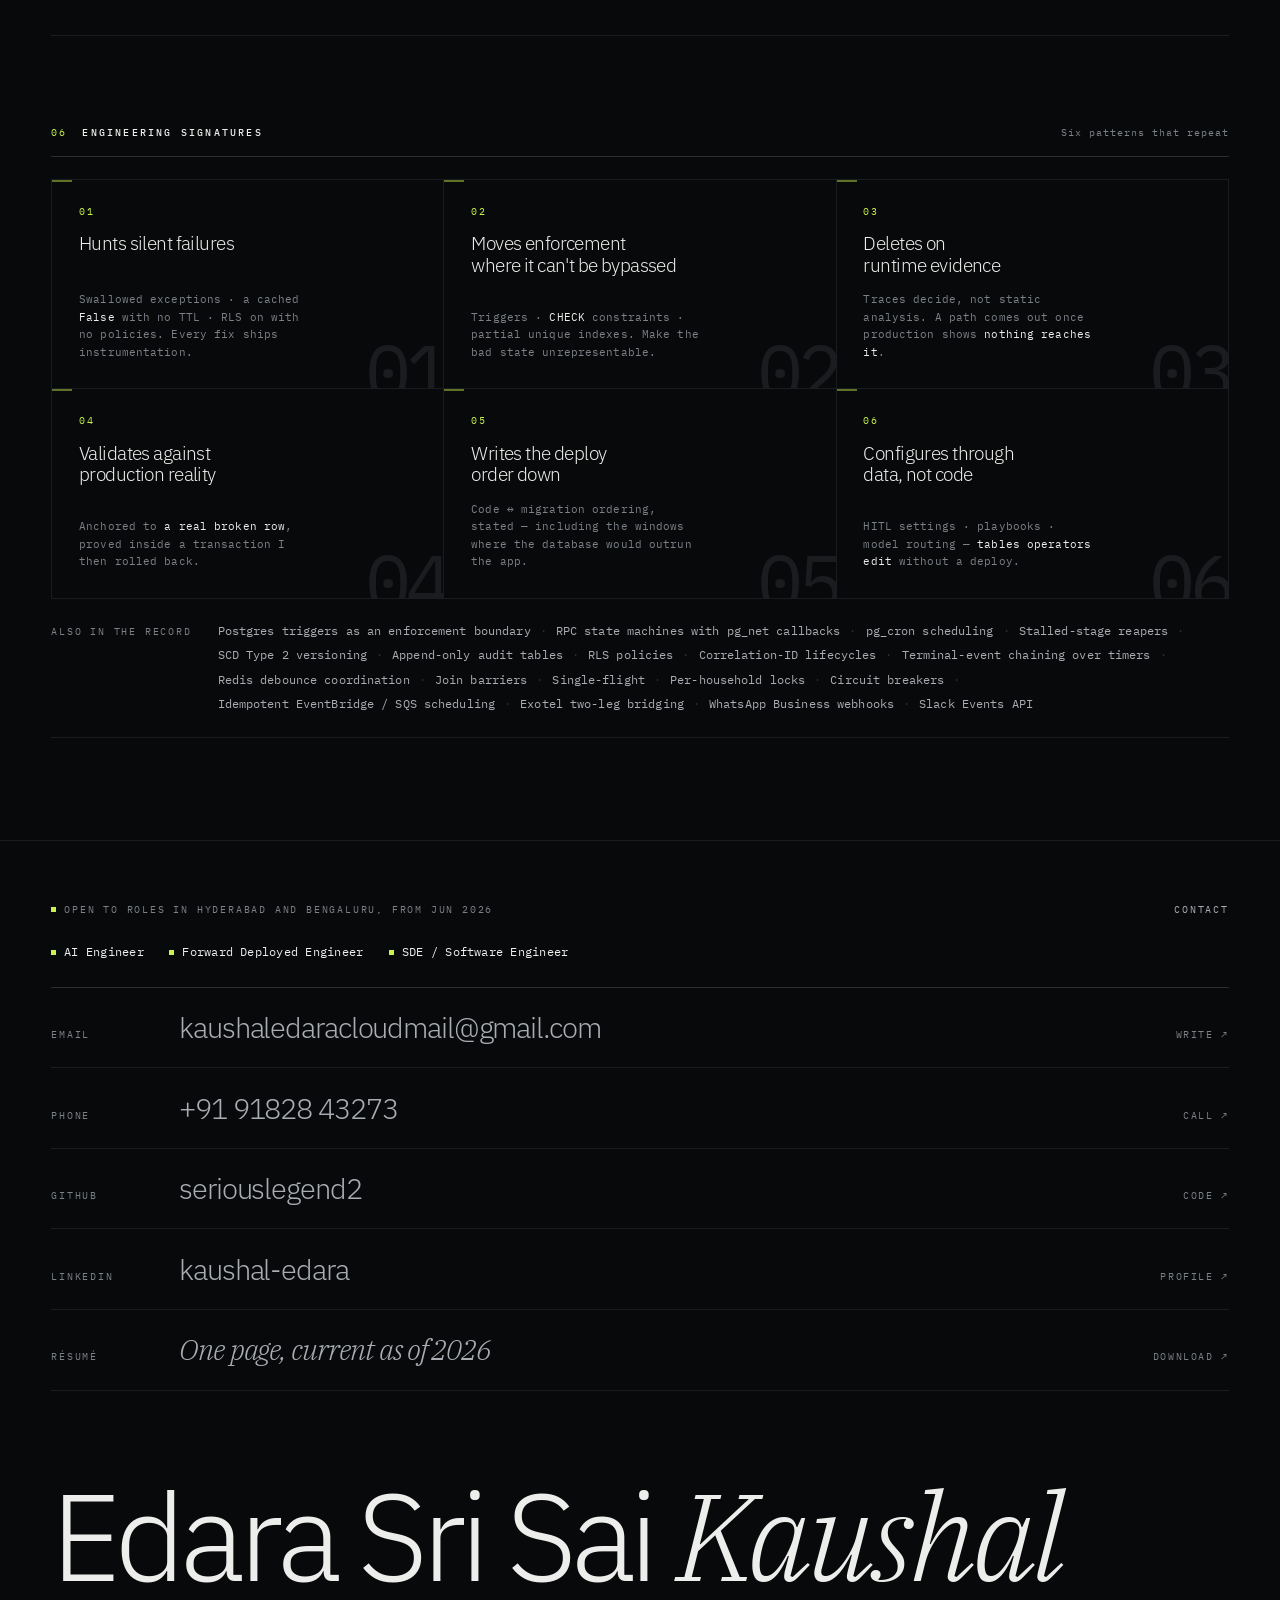
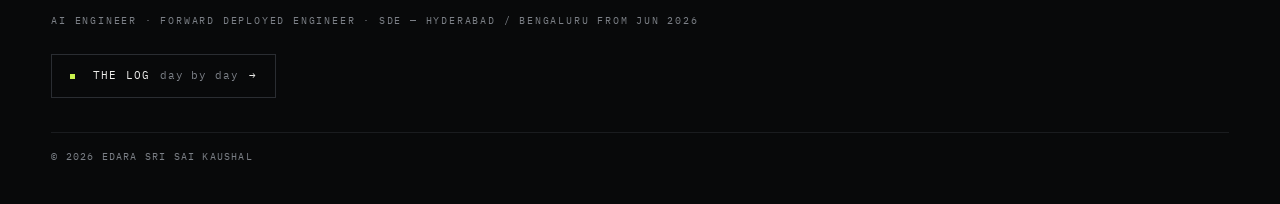
==== commit f11cf0f3: "Remove tech stack text from Building now project footers" ====
--- a/index.html
+++ b/index.html
@@ -121,7 +121,7 @@
             </div>
             <h3 class="proj__title">Swaram</h3>
             <p class="proj__body">Civic issue reporting + public accountability layer for India. Citizens photograph an issue, it gets geo‑tagged and routed to the responsible department, then tracked publicly. Includes a curated directory of 4,800+ urban local bodies, central & state grievance officers, and district‑level contacts.</p>
-            <p class="proj__foot"><span>Python · FastAPI · PostgreSQL · CSV data pipelines</span><a class="link" href="https://github.com/GrindXXX/swaram" target="_blank" rel="noopener">Repository ↗</a></p>
+            <p class="proj__foot"><a class="link" href="https://github.com/GrindXXX/swaram" target="_blank" rel="noopener">Repository ↗</a></p>
           </article>
 
           <article class="proj" id="p-nourish" data-reveal>
@@ -132,7 +132,7 @@
             </div>
             <h3 class="proj__title">Nourish</h3>
             <p class="proj__body">Nutrition tracker built for Indian families — snap a photo of your meal and instantly see calories, macros, micronutrients, and diet‑quality insights. Visual dashboards give you daily/weekly trends, deficiency alerts, and portion guidance so you stay in control without manual entry. Multi‑user profiles let every household member track together, and an admin console helps nutritionists or caregivers oversee plans.</p>
-            <p class="proj__foot"><span>FastAPI · Next.js · Supabase · PostgreSQL · OpenAI · LangGraph</span><a class="link" href="https://github.com/seriouslegend2/nutrient-tracker" target="_blank" rel="noopener">Repository ↗</a></p>
+            <p class="proj__foot"><a class="link" href="https://github.com/seriouslegend2/nutrient-tracker" target="_blank" rel="noopener">Repository ↗</a></p>
           </article>
         </div>
       </div>
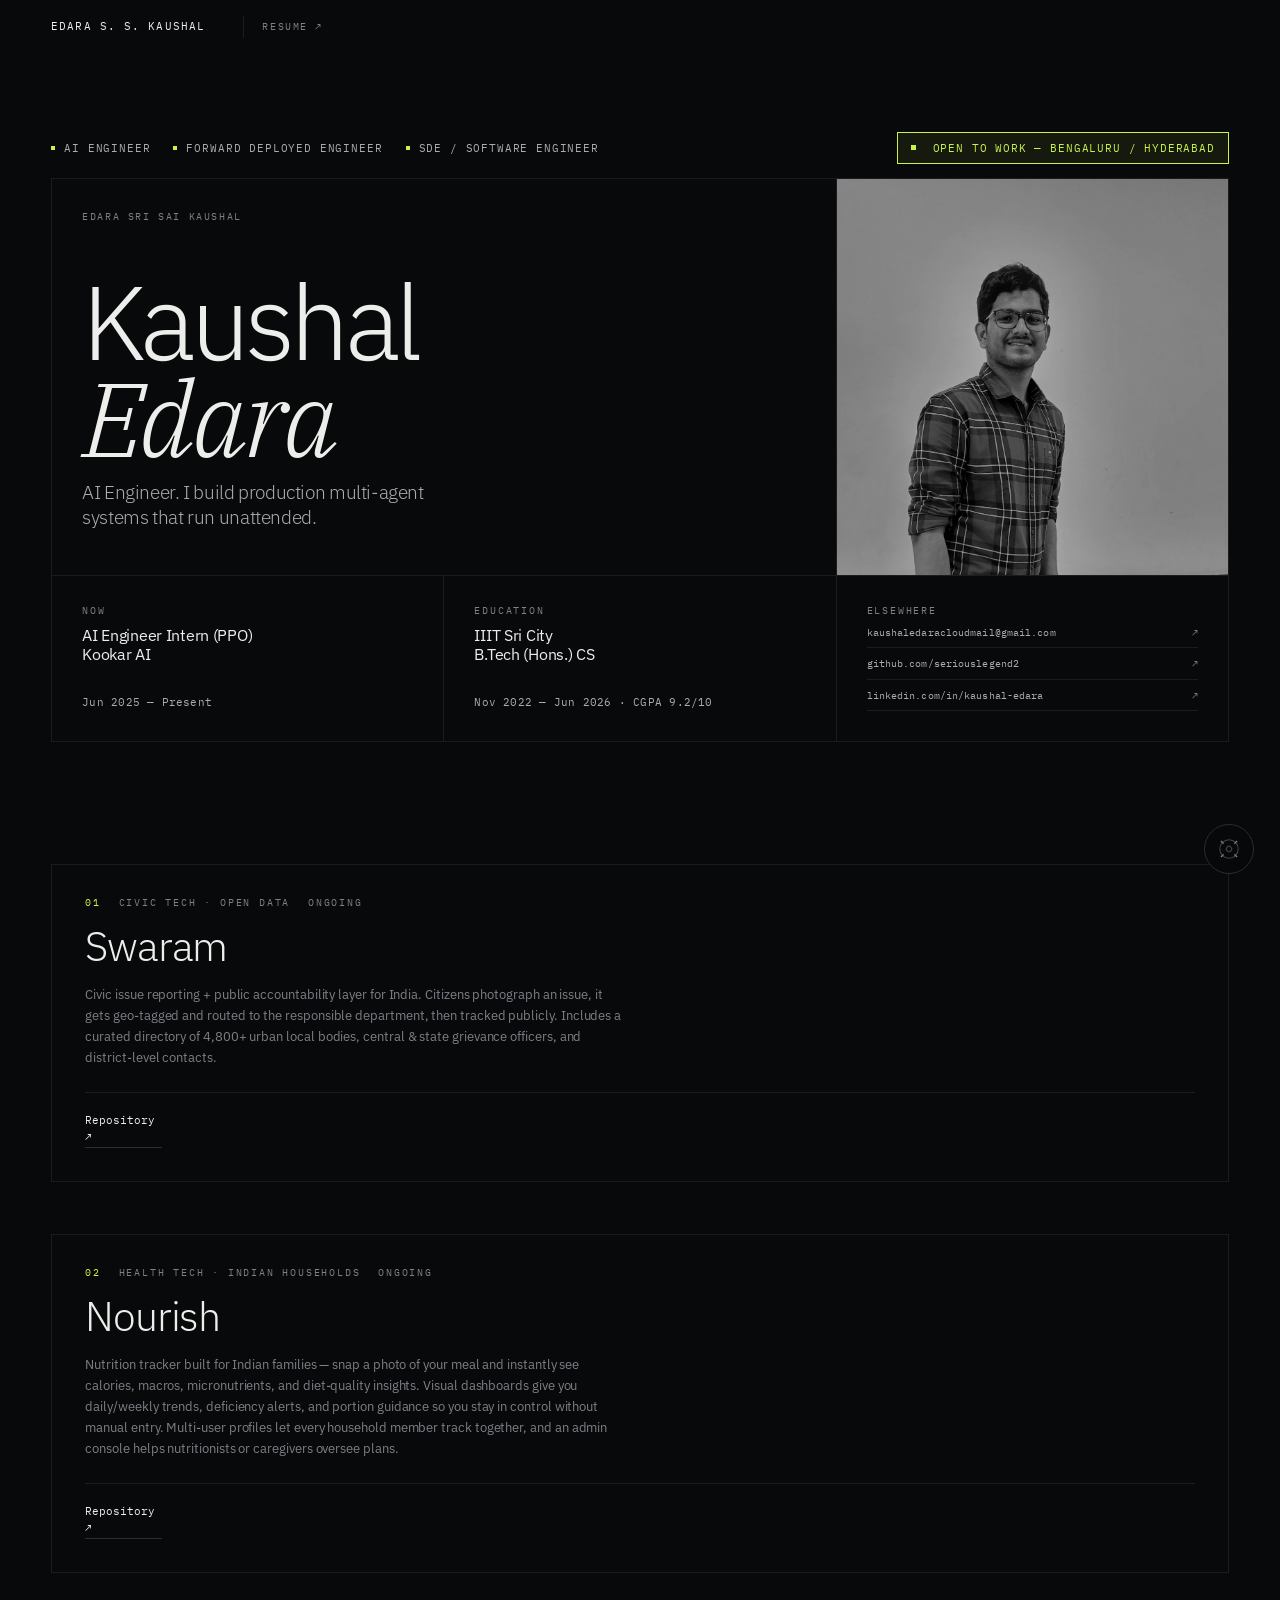
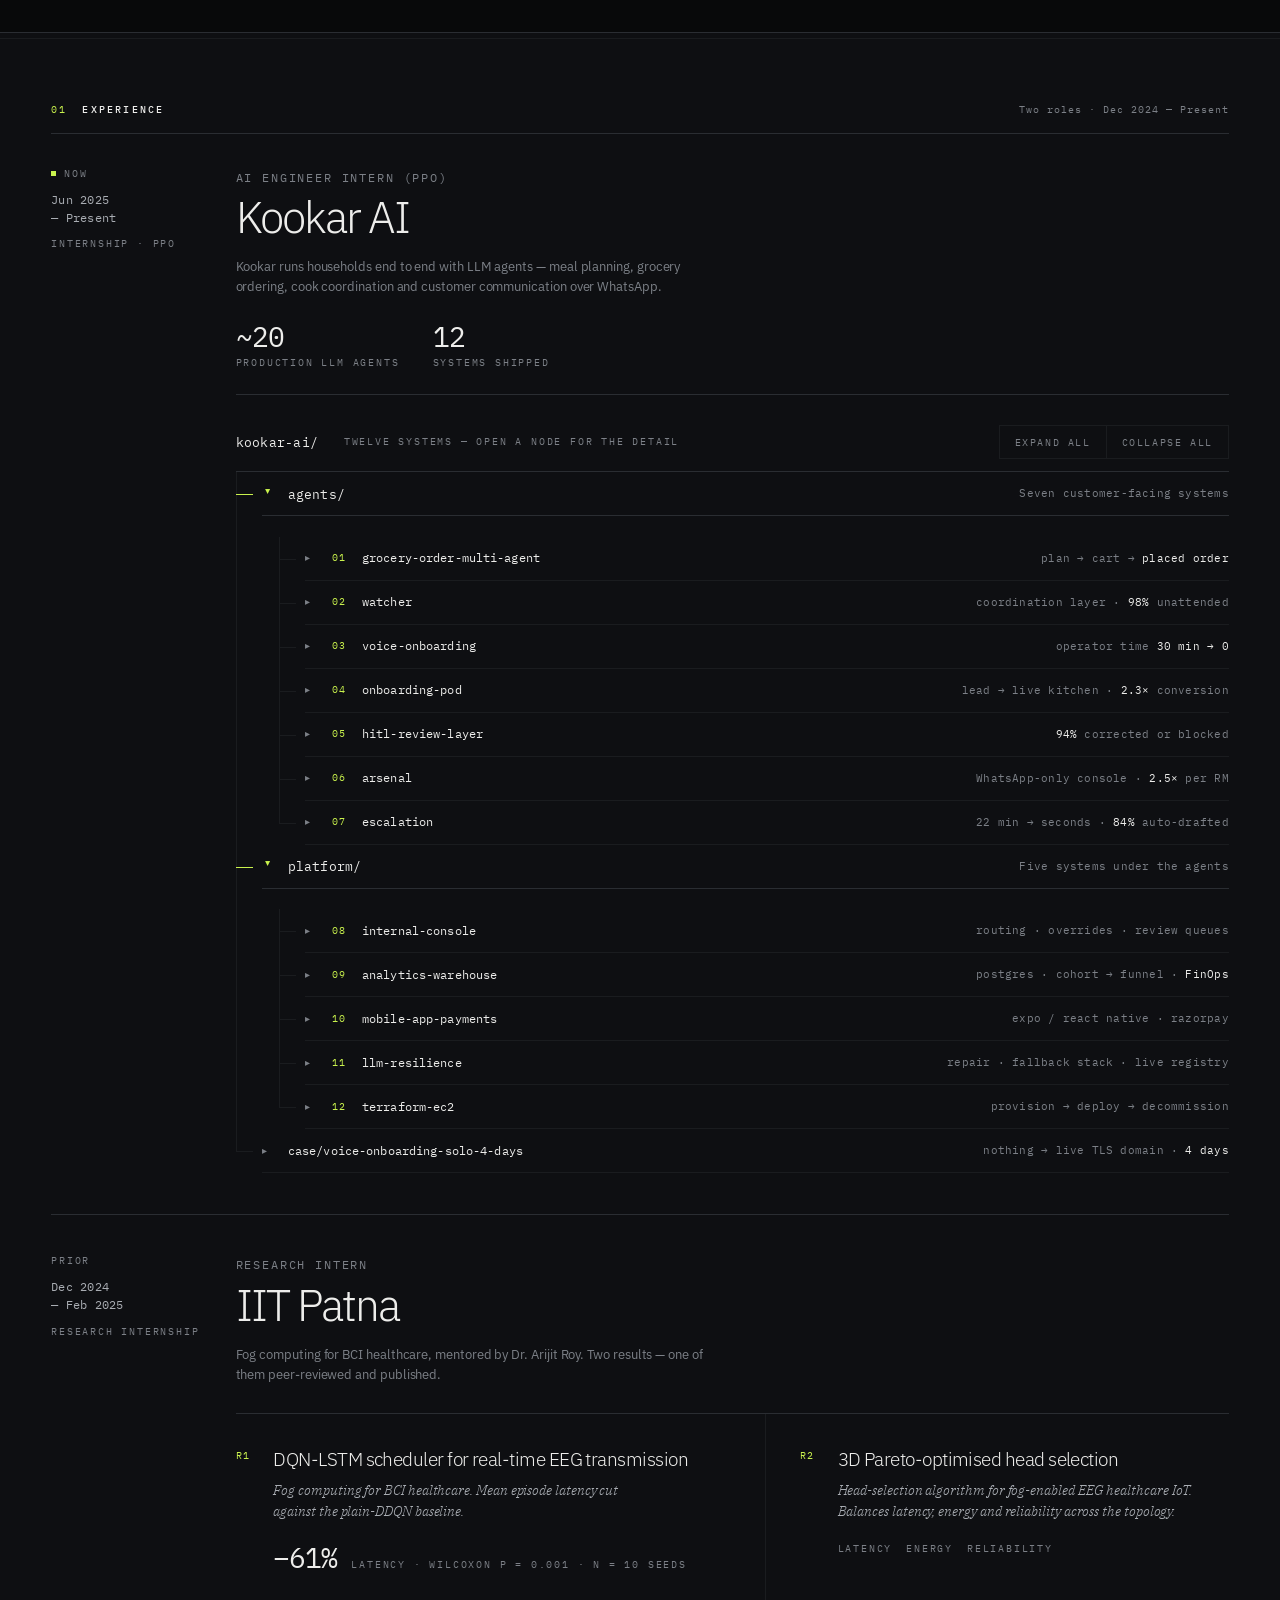
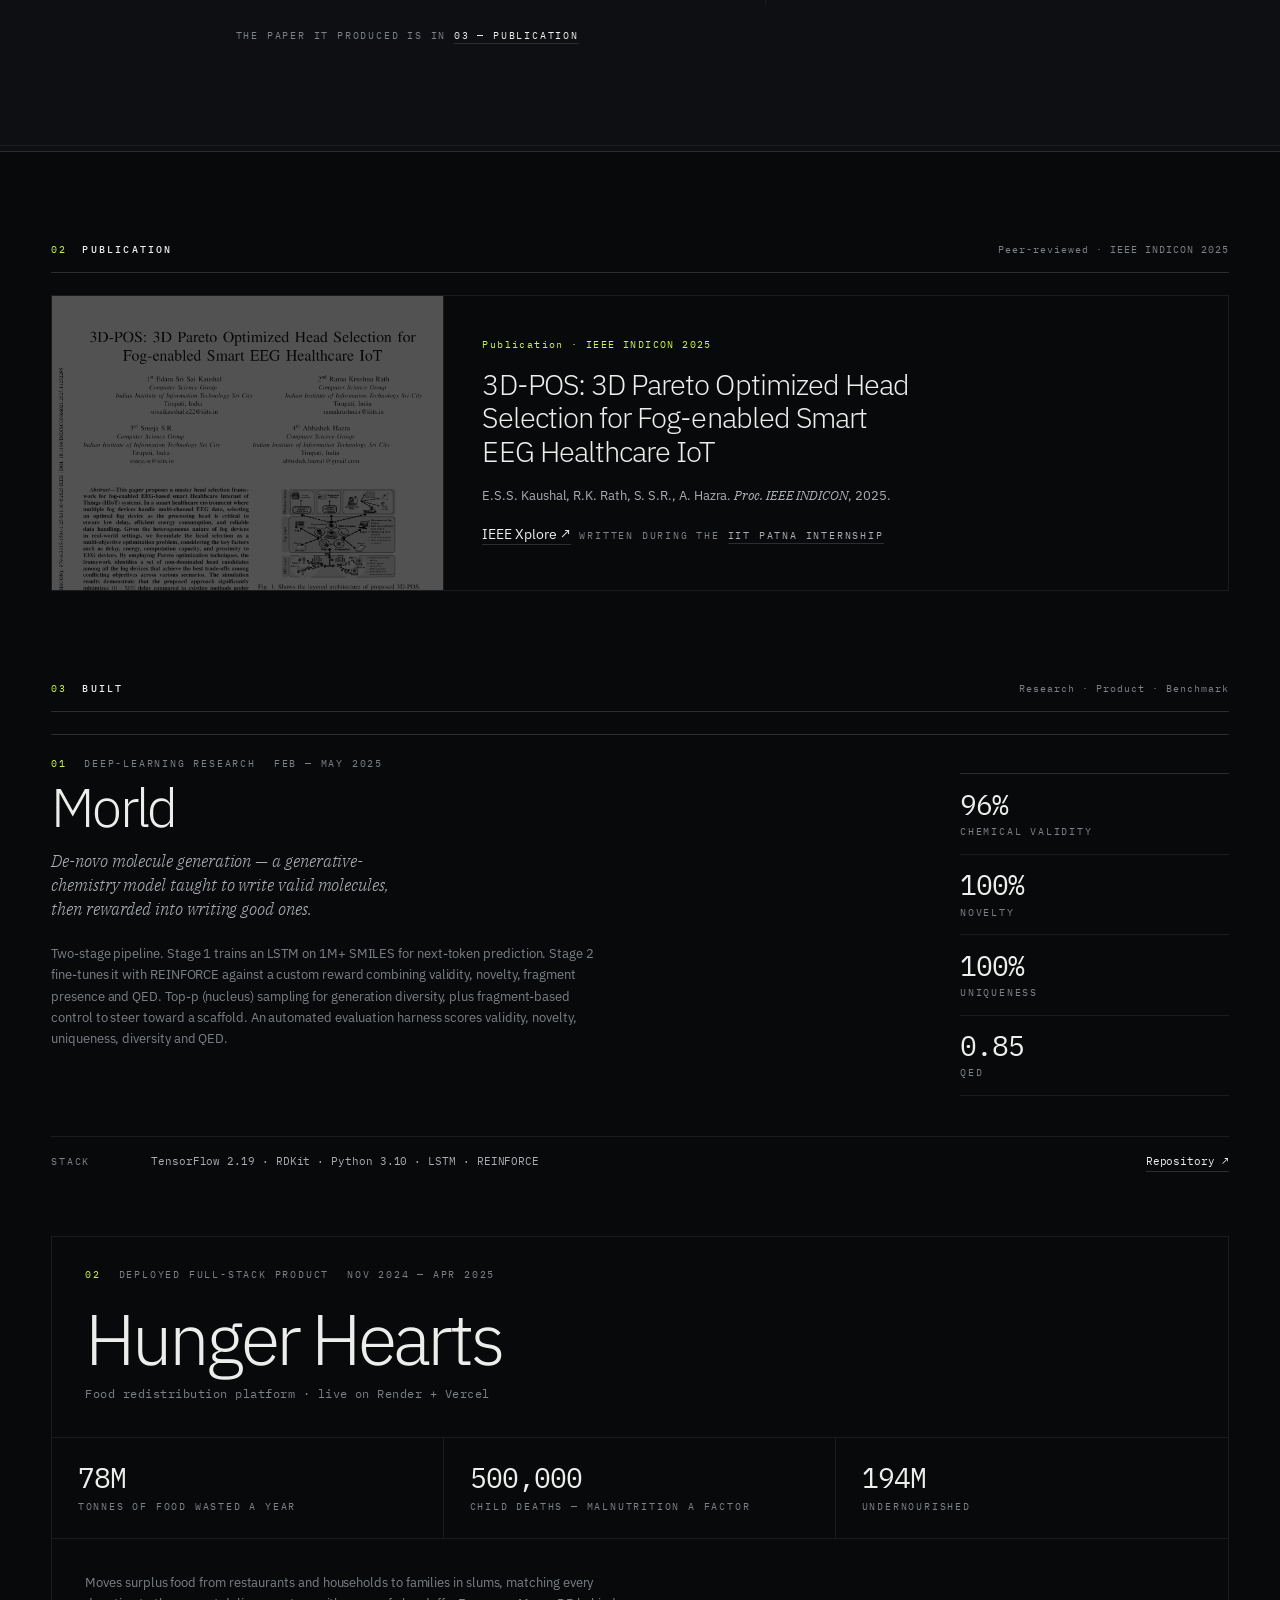
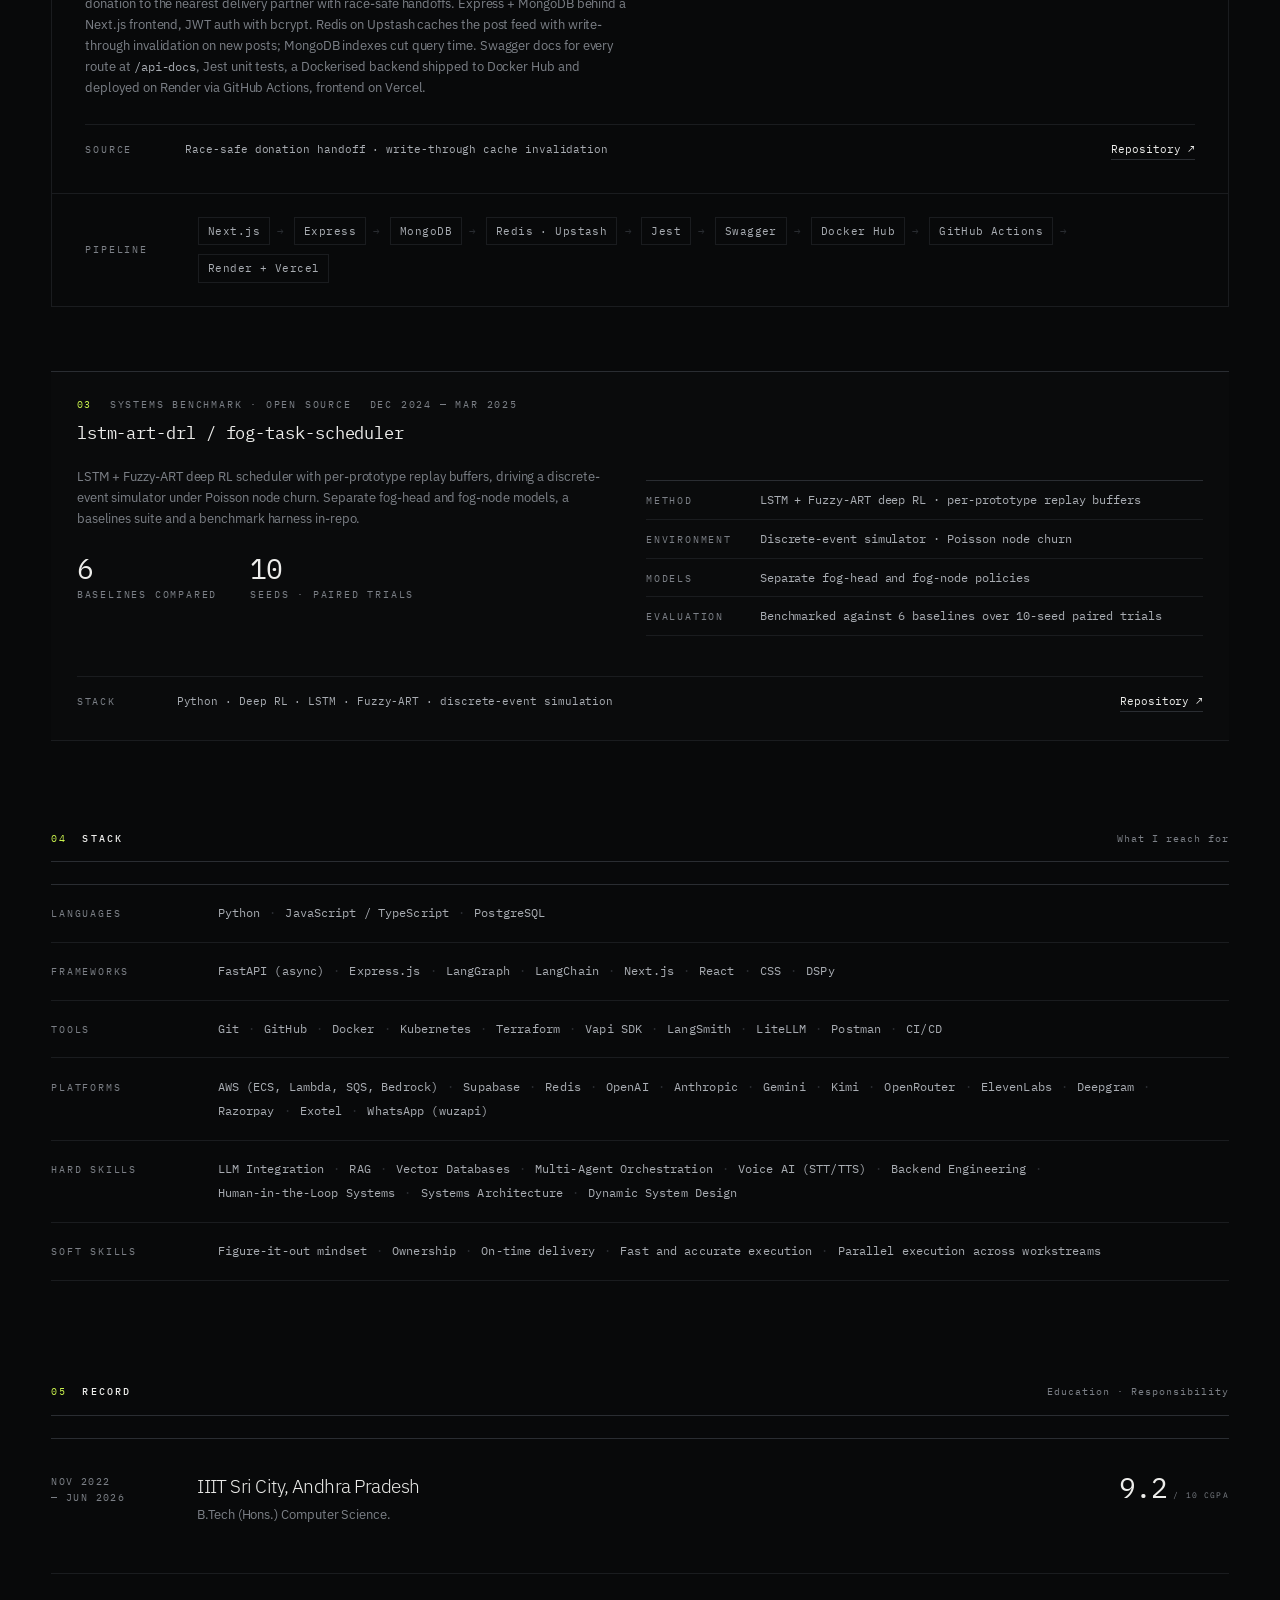
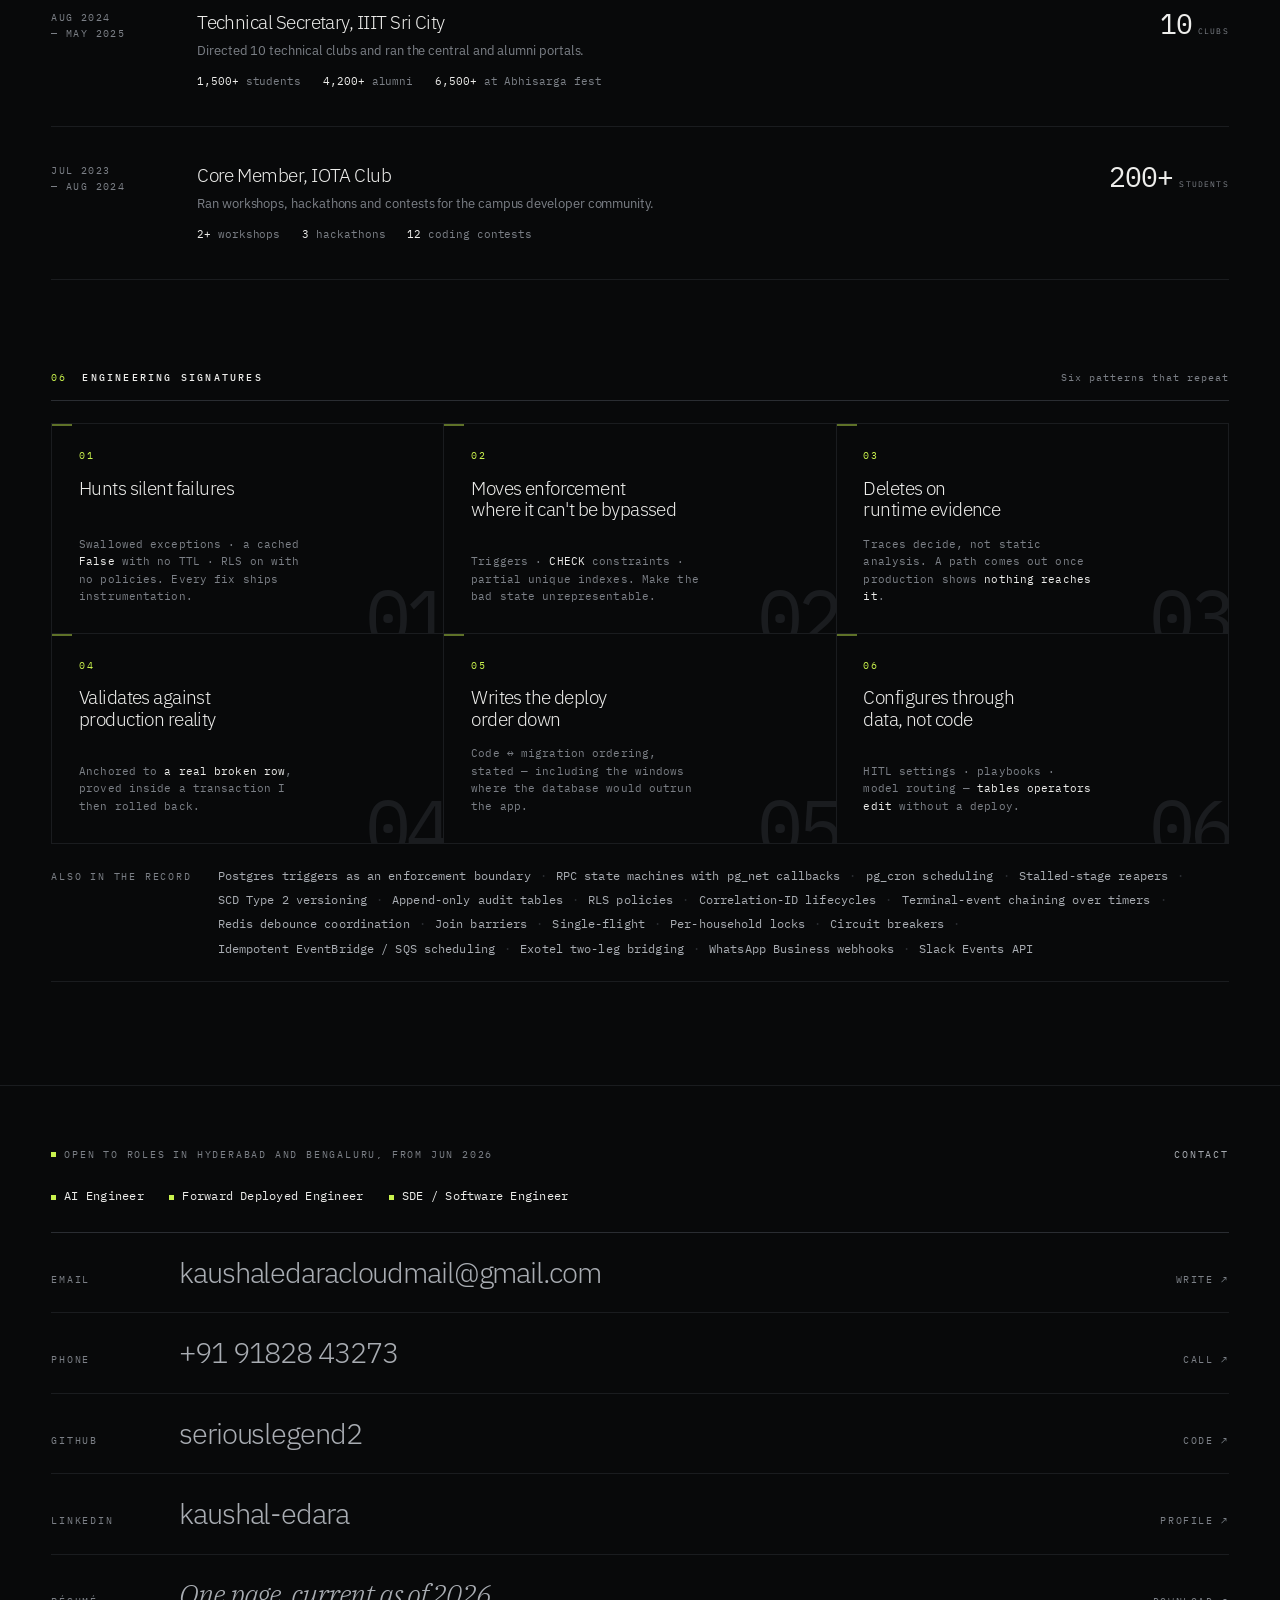
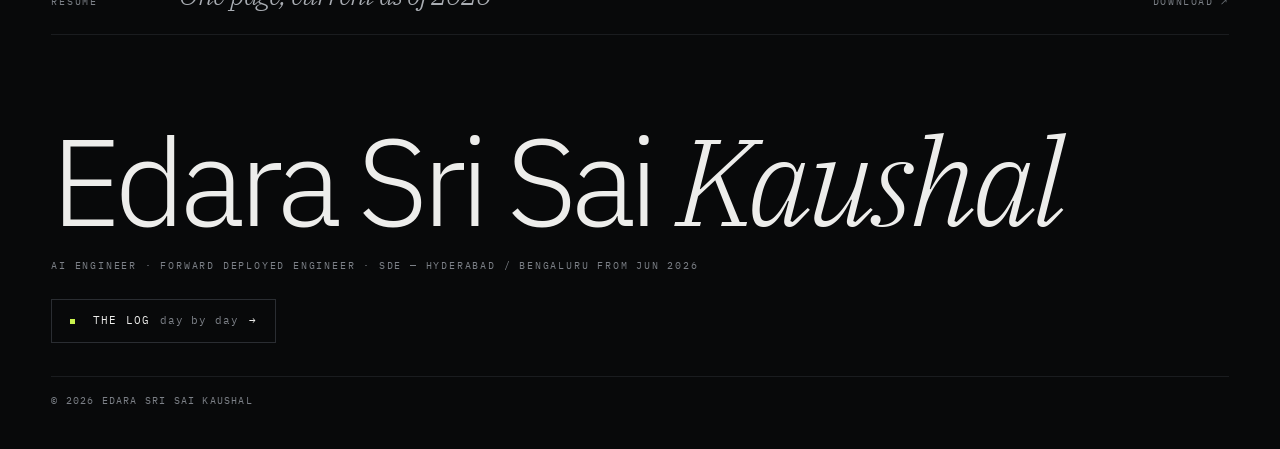
==== commit 2ac7b714: "Fix Building now section layout - remove tetromino grid, add proper card styling" ====
--- a/index.html
+++ b/index.html
@@ -112,7 +112,7 @@
           <span class="section__meta">Two side projects in progress</span>
         </div>
 
-        <div class="now section__tiles">
+        <div class="now">
           <article class="proj" id="p-swaram" data-reveal>
             <div class="proj__head">
               <span class="proj__idx">01</span>
--- a/assets/style.css
+++ b/assets/style.css
@@ -1188,6 +1188,42 @@
 .notes--xp { margin-top: clamp(18px, 2.2vw, 32px); }
 
 .xp__xref { display: block; margin-top: clamp(16px, 2vw, 26px); }
+
+/* --------------------------------------------------------------------------
+   8e. Section 00 — building now
+   Two side projects, simple vertical stack. No grid, no tiles — just cards.
+   -------------------------------------------------------------------------- */
+.now {
+  display: flex;
+  flex-direction: column;
+  gap: clamp(28px, 4vw, 56px);
+}
+
+.now .proj {
+  border: 1px solid var(--line);
+  padding: clamp(20px, 2.6vw, 40px);
+  background: var(--bg);
+  transition: background-color 300ms var(--ease), border-color 300ms var(--ease);
+}
+.now .proj:hover {
+  background: var(--bg-lift);
+  border-color: var(--line-hi);
+}
+
+.now .proj__head { margin-bottom: clamp(10px, 1.2vw, 16px); }
+.now .proj__title {
+  font-size: clamp(24px, 3.2vw, 42px);
+  font-weight: 300;
+  letter-spacing: -0.03em;
+  line-height: 1.1;
+}
+.now .proj__body { margin-top: clamp(10px, 1.2vw, 16px); }
+.now .proj__foot {
+  margin-top: clamp(16px, 2vw, 24px);
+  padding-top: clamp(12px, 1.5vw, 20px);
+  border-top: 1px solid var(--line);
+  justify-content: flex-end;
+}
 
 /* --------------------------------------------------------------------------
    8f. Section 04 — built
